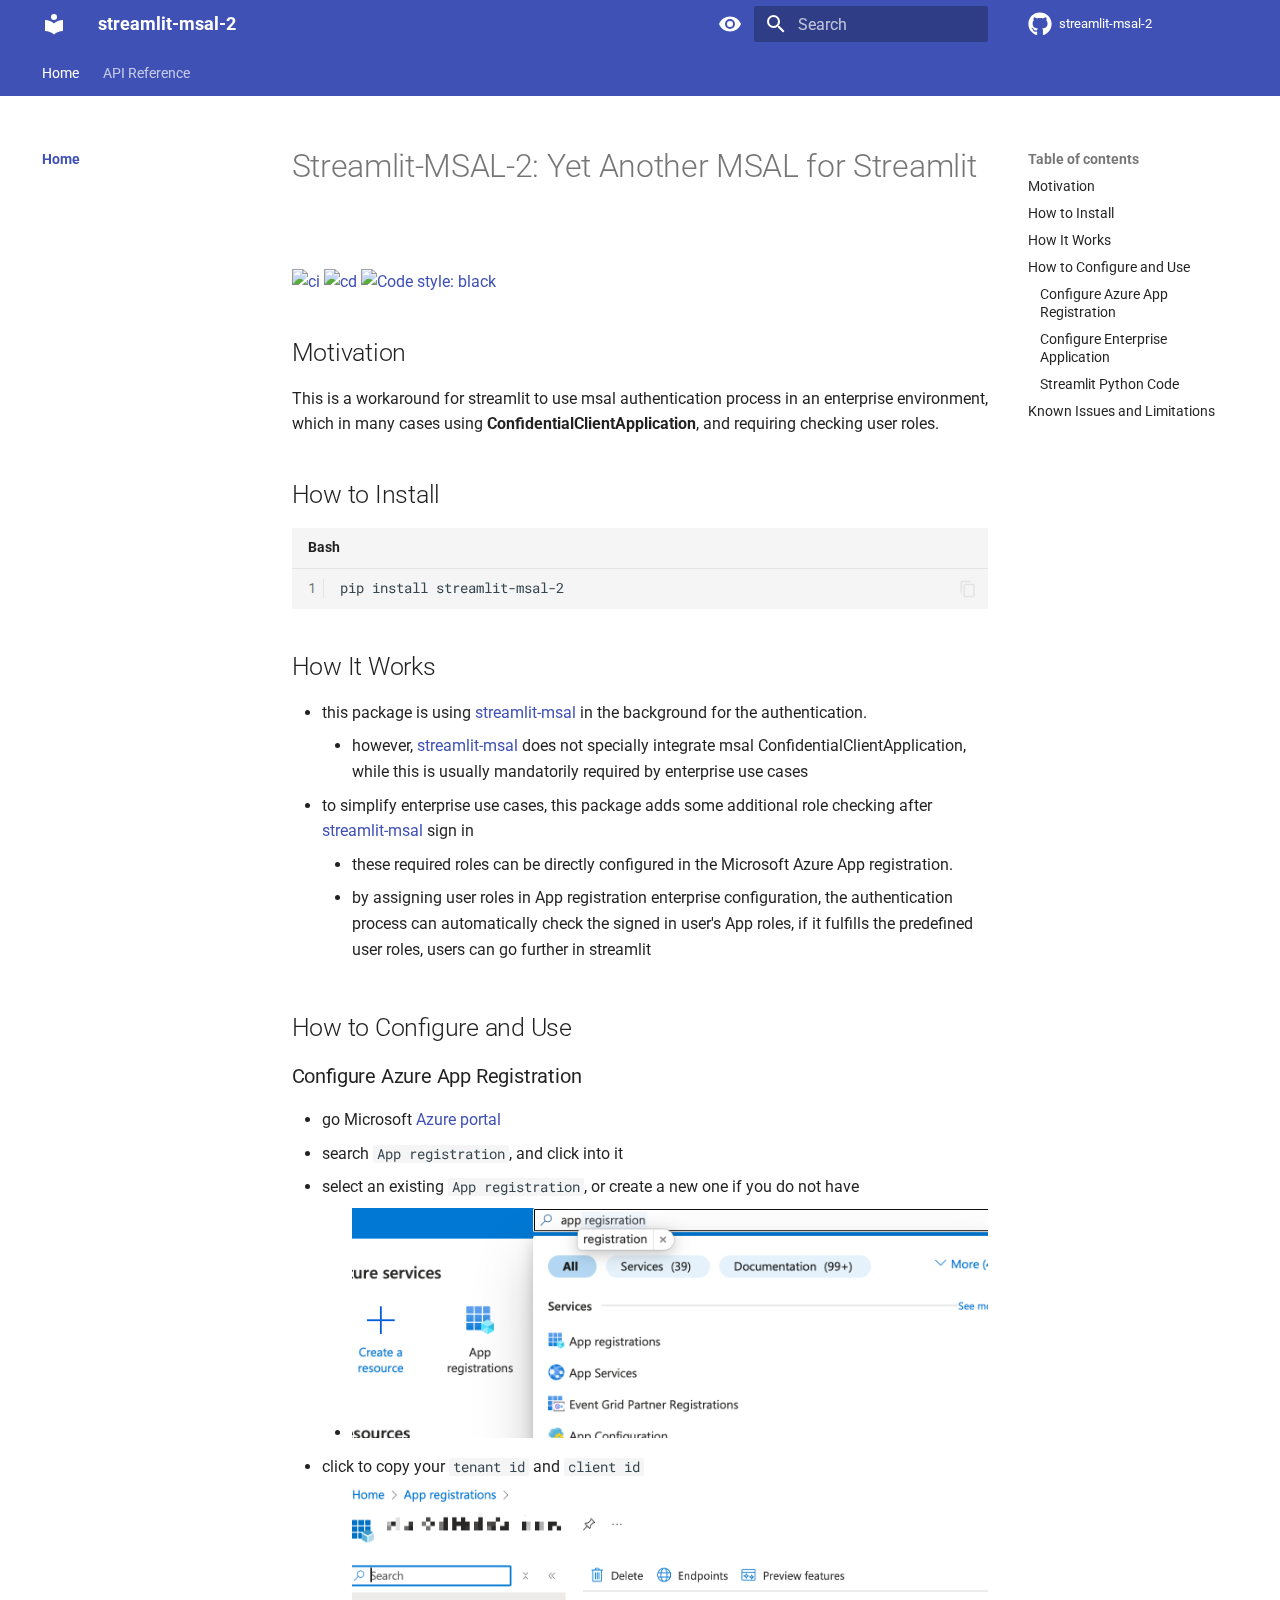
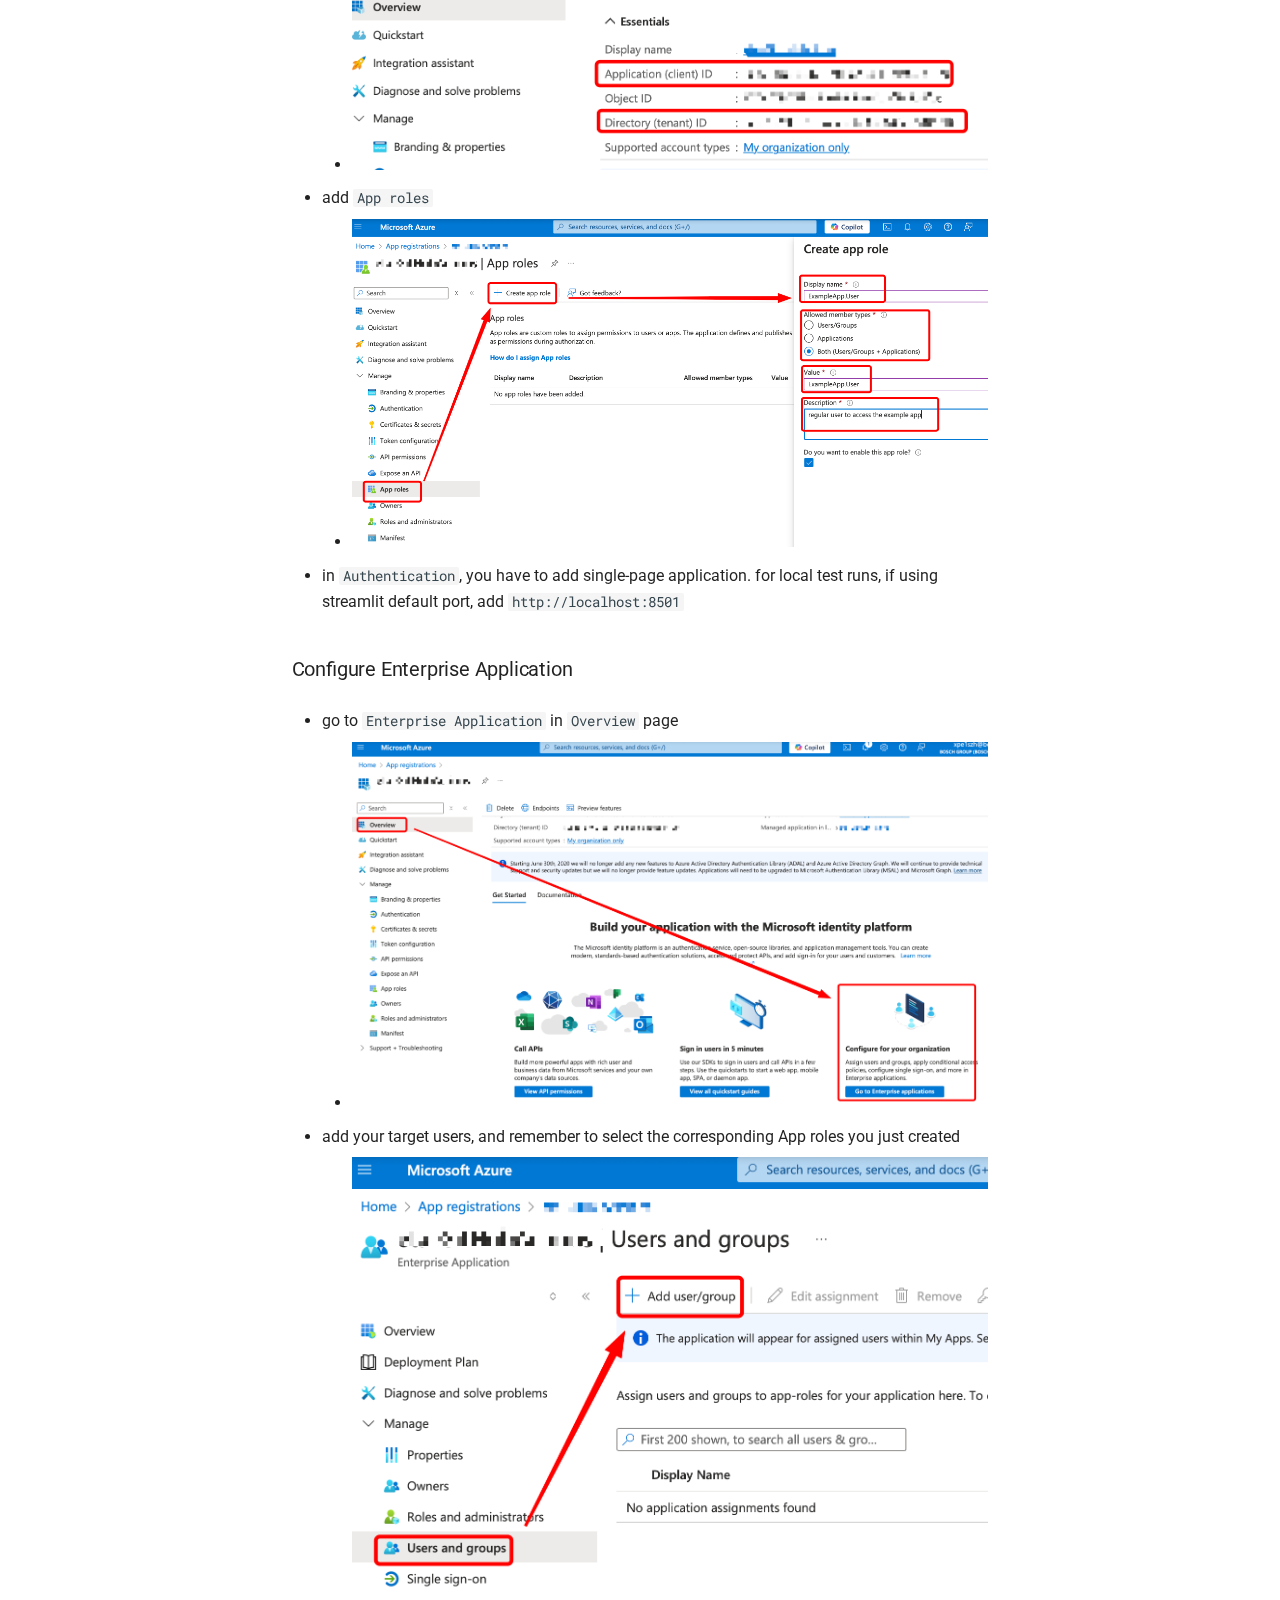
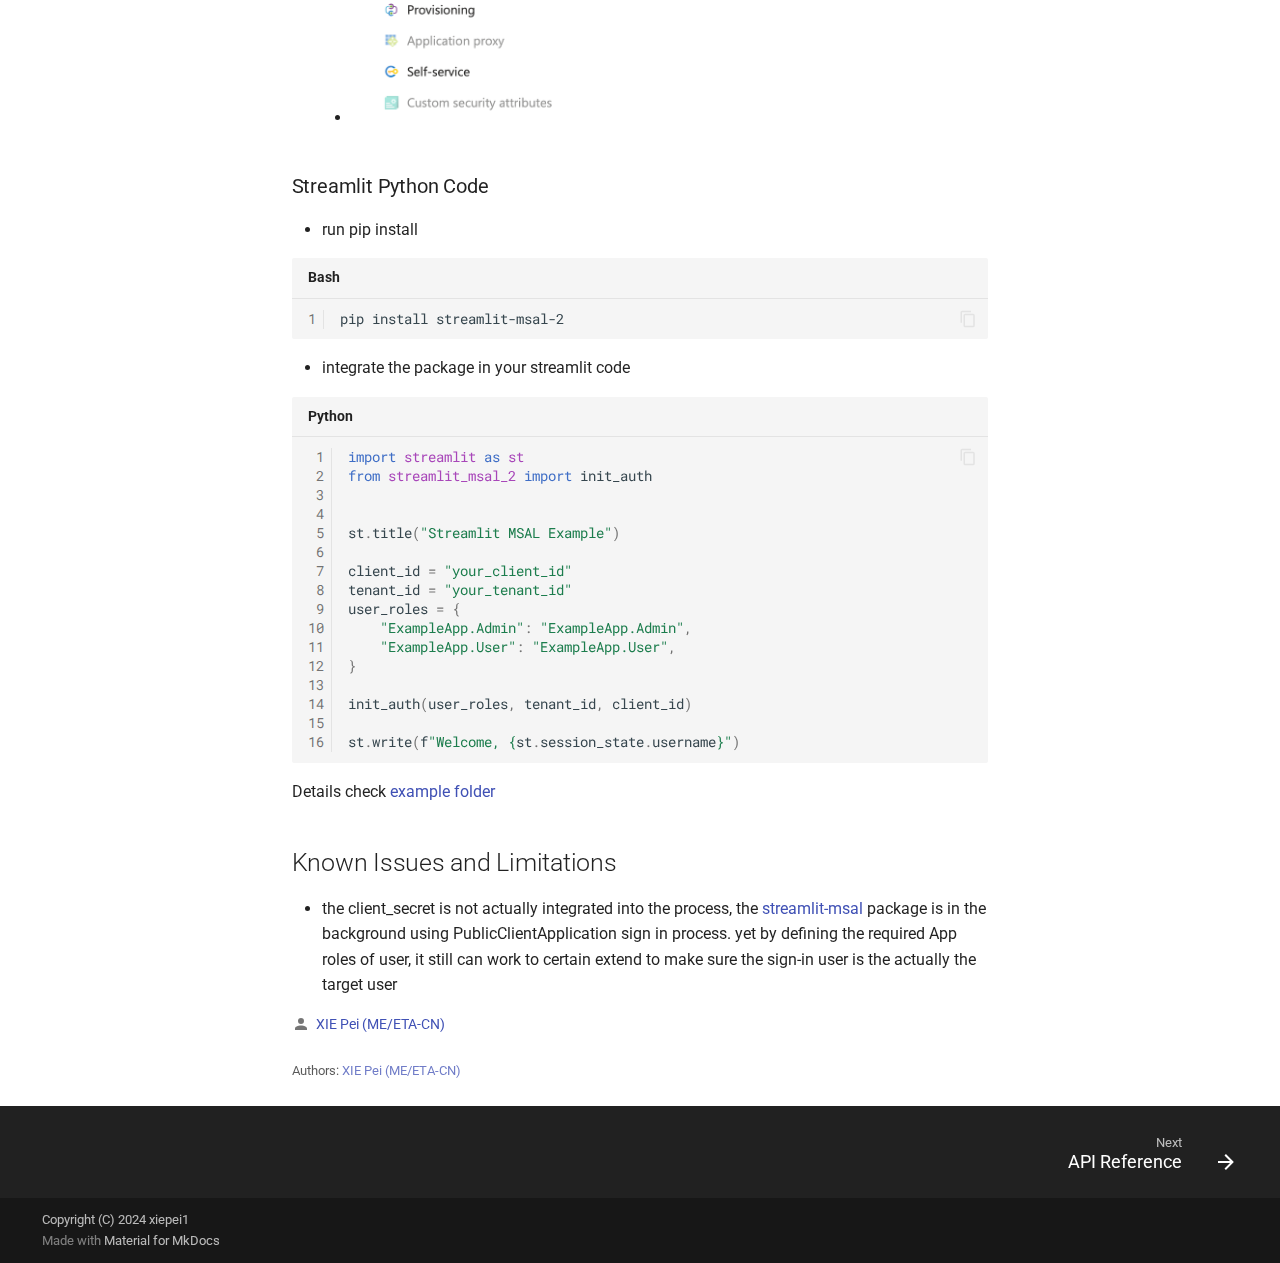
==== index.html @ 41ed7ef7 "deploy: 8e85161dcc64b12fdd96e9125f9d41bc3cabee61" ====
<!doctype html><html lang=en class=no-js> <head><meta charset=utf-8><meta name=viewport content="width=device-width,initial-scale=1"><meta name=description content=streamlit-msal-2><meta name=author content=xiepei1><link href=reference/streamlit_msal_2/ rel=next><link rel=icon href=assets/images/favicon.png><meta name=generator content="mkdocs-1.6.1, mkdocs-material-9.5.41"><title>Intro - streamlit-msal-2</title><link rel=stylesheet href=assets/stylesheets/main.0253249f.min.css><link rel=stylesheet href=assets/stylesheets/palette.06af60db.min.css><style>:root{--md-annotation-icon:url('data:image/svg+xml;charset=utf-8,<svg xmlns="http://www.w3.org/2000/svg" viewBox="0 0 24 24"><path d="M22 12a10 10 0 0 1-10 10A10 10 0 0 1 2 12 10 10 0 0 1 12 2a10 10 0 0 1 10 10M6 13h8l-3.5 3.5 1.42 1.42L17.84 12l-5.92-5.92L10.5 7.5 14 11H6z"/></svg>');}</style><style>.md-tag.md-tag--html{--md-tag-icon:url('data:image/svg+xml;charset=utf-8,<svg xmlns="http://www.w3.org/2000/svg" viewBox="0 0 384 512"><!--! Font Awesome Free 6.6.0 by @fontawesome - https://fontawesome.com License - https://fontawesome.com/license/free (Icons: CC BY 4.0, Fonts: SIL OFL 1.1, Code: MIT License) Copyright 2024 Fonticons, Inc.--><path d="m0 32 34.9 395.8L191.5 480l157.6-52.2L384 32zm308.2 127.9H124.4l4.1 49.4h175.6l-13.6 148.4-97.9 27v.3h-1.1l-98.7-27.3-6-75.8h47.7L138 320l53.5 14.5 53.7-14.5 6-62.2H84.3L71.5 112.2h241.1z"/></svg>');}.md-tag.md-tag--js{--md-tag-icon:url('data:image/svg+xml;charset=utf-8,<svg xmlns="http://www.w3.org/2000/svg" viewBox="0 0 448 512"><!--! Font Awesome Free 6.6.0 by @fontawesome - https://fontawesome.com License - https://fontawesome.com/license/free (Icons: CC BY 4.0, Fonts: SIL OFL 1.1, Code: MIT License) Copyright 2024 Fonticons, Inc.--><path d="M0 32v448h448V32zm243.8 349.4c0 43.6-25.6 63.5-62.9 63.5-33.7 0-53.2-17.4-63.2-38.5l34.3-20.7c6.6 11.7 12.6 21.6 27.1 21.6 13.8 0 22.6-5.4 22.6-26.5V237.7h42.1zm99.6 63.5c-39.1 0-64.4-18.6-76.7-43l34.3-19.8c9 14.7 20.8 25.6 41.5 25.6 17.4 0 28.6-8.7 28.6-20.8 0-14.4-11.4-19.5-30.7-28l-10.5-4.5c-30.4-12.9-50.5-29.2-50.5-63.5 0-31.6 24.1-55.6 61.6-55.6 26.8 0 46 9.3 59.8 33.7L368 290c-7.2-12.9-15-18-27.1-18-12.3 0-20.1 7.8-20.1 18 0 12.6 7.8 17.7 25.9 25.6l10.5 4.5c35.8 15.3 55.9 31 55.9 66.2 0 37.8-29.8 58.6-69.7 58.6"/></svg>');}.md-tag.md-tag--css{--md-tag-icon:url('data:image/svg+xml;charset=utf-8,<svg xmlns="http://www.w3.org/2000/svg" viewBox="0 0 512 512"><!--! Font Awesome Free 6.6.0 by @fontawesome - https://fontawesome.com License - https://fontawesome.com/license/free (Icons: CC BY 4.0, Fonts: SIL OFL 1.1, Code: MIT License) Copyright 2024 Fonticons, Inc.--><path d="m480 32-64 368-223.3 80L0 400l19.6-94.8h82l-8 40.6L210 390.2l134.1-44.4 18.8-97.1H29.5l16-82h333.7l10.5-52.7H56.3l16.3-82z"/></svg>');}</style><link rel=preconnect href=https://fonts.gstatic.com crossorigin><link rel=stylesheet href="https://fonts.googleapis.com/css?family=Roboto:300,300i,400,400i,700,700i%7CRoboto+Mono:400,400i,700,700i&display=fallback"><style>:root{--md-text-font:"Roboto";--md-code-font:"Roboto Mono"}</style><link rel=stylesheet href=assets/_mkdocstrings.css><link rel=stylesheet href=assets/stylesheets/style.css><script>__md_scope=new URL(".",location),__md_hash=e=>[...e].reduce(((e,_)=>(e<<5)-e+_.charCodeAt(0)),0),__md_get=(e,_=localStorage,t=__md_scope)=>JSON.parse(_.getItem(t.pathname+"."+e)),__md_set=(e,_,t=localStorage,a=__md_scope)=>{try{t.setItem(a.pathname+"."+e,JSON.stringify(_))}catch(e){}}</script><link href=assets/stylesheets/glightbox.min.css rel=stylesheet><style>
    html.glightbox-open { overflow: initial; height: 100%; }
    .gslide-title { margin-top: 0px; user-select: text; }
    .gslide-desc { color: #666; user-select: text; }
    .gslide-image img { background: white; }
    .gscrollbar-fixer { padding-right: 15px; }
    .gdesc-inner { font-size: 0.75rem; }
    body[data-md-color-scheme="slate"] .gdesc-inner { background: var(--md-default-bg-color);}
    body[data-md-color-scheme="slate"] .gslide-title { color: var(--md-default-fg-color);}
    body[data-md-color-scheme="slate"] .gslide-desc { color: var(--md-default-fg-color);}</style><script src=assets/javascripts/glightbox.min.js></script></head> <body dir=ltr data-md-color-scheme=default data-md-color-primary=indigo data-md-color-accent=indigo> <input class=md-toggle data-md-toggle=drawer type=checkbox id=__drawer autocomplete=off> <input class=md-toggle data-md-toggle=search type=checkbox id=__search autocomplete=off> <label class=md-overlay for=__drawer></label> <div data-md-component=skip> <a href=#streamlit-msal-2-yet-another-msal-for-streamlit class=md-skip> Skip to content </a> </div> <div data-md-component=announce> </div> <div data-md-color-scheme=default data-md-component=outdated hidden> </div> <header class=md-header data-md-component=header> <nav class="md-header__inner md-grid" aria-label=Header> <a href=. title=streamlit-msal-2 class="md-header__button md-logo" aria-label=streamlit-msal-2 data-md-component=logo> <svg xmlns=http://www.w3.org/2000/svg viewbox="0 0 24 24"><path d="M12 8a3 3 0 0 0 3-3 3 3 0 0 0-3-3 3 3 0 0 0-3 3 3 3 0 0 0 3 3m0 3.54C9.64 9.35 6.5 8 3 8v11c3.5 0 6.64 1.35 9 3.54 2.36-2.19 5.5-3.54 9-3.54V8c-3.5 0-6.64 1.35-9 3.54"/></svg> </a> <label class="md-header__button md-icon" for=__drawer> <svg xmlns=http://www.w3.org/2000/svg viewbox="0 0 24 24"><path d="M3 6h18v2H3zm0 5h18v2H3zm0 5h18v2H3z"/></svg> </label> <div class=md-header__title data-md-component=header-title> <div class=md-header__ellipsis> <div class=md-header__topic> <span class=md-ellipsis> streamlit-msal-2 </span> </div> <div class=md-header__topic data-md-component=header-topic> <span class=md-ellipsis> Intro </span> </div> </div> </div> <form class=md-header__option data-md-component=palette> <input class=md-option data-md-color-media="(prefers-color-scheme: light)" data-md-color-scheme=default data-md-color-primary=indigo data-md-color-accent=indigo aria-label="Switch to dark mode" type=radio name=__palette id=__palette_0> <label class="md-header__button md-icon" title="Switch to dark mode" for=__palette_1 hidden> <svg xmlns=http://www.w3.org/2000/svg viewbox="0 0 24 24"><path d="M12 9a3 3 0 0 0-3 3 3 3 0 0 0 3 3 3 3 0 0 0 3-3 3 3 0 0 0-3-3m0 8a5 5 0 0 1-5-5 5 5 0 0 1 5-5 5 5 0 0 1 5 5 5 5 0 0 1-5 5m0-12.5C7 4.5 2.73 7.61 1 12c1.73 4.39 6 7.5 11 7.5s9.27-3.11 11-7.5c-1.73-4.39-6-7.5-11-7.5"/></svg> </label> <input class=md-option data-md-color-media="(prefers-color-scheme: dark)" data-md-color-scheme=default data-md-color-primary=indigo data-md-color-accent=indigo aria-label="Switch to light mode" type=radio name=__palette id=__palette_1> <label class="md-header__button md-icon" title="Switch to light mode" for=__palette_0 hidden> <svg xmlns=http://www.w3.org/2000/svg viewbox="0 0 24 24"><path d="M12 9a3 3 0 0 1 3 3 3 3 0 0 1-3 3 3 3 0 0 1-3-3 3 3 0 0 1 3-3m0-4.5c5 0 9.27 3.11 11 7.5-1.73 4.39-6 7.5-11 7.5S2.73 16.39 1 12c1.73-4.39 6-7.5 11-7.5M3.18 12a9.821 9.821 0 0 0 17.64 0 9.821 9.821 0 0 0-17.64 0"/></svg> </label> </form> <script>var palette=__md_get("__palette");if(palette&&palette.color){if("(prefers-color-scheme)"===palette.color.media){var media=matchMedia("(prefers-color-scheme: light)"),input=document.querySelector(media.matches?"[data-md-color-media='(prefers-color-scheme: light)']":"[data-md-color-media='(prefers-color-scheme: dark)']");palette.color.media=input.getAttribute("data-md-color-media"),palette.color.scheme=input.getAttribute("data-md-color-scheme"),palette.color.primary=input.getAttribute("data-md-color-primary"),palette.color.accent=input.getAttribute("data-md-color-accent")}for(var[key,value]of Object.entries(palette.color))document.body.setAttribute("data-md-color-"+key,value)}</script> <label class="md-header__button md-icon" for=__search> <svg xmlns=http://www.w3.org/2000/svg viewbox="0 0 24 24"><path d="M9.5 3A6.5 6.5 0 0 1 16 9.5c0 1.61-.59 3.09-1.56 4.23l.27.27h.79l5 5-1.5 1.5-5-5v-.79l-.27-.27A6.52 6.52 0 0 1 9.5 16 6.5 6.5 0 0 1 3 9.5 6.5 6.5 0 0 1 9.5 3m0 2C7 5 5 7 5 9.5S7 14 9.5 14 14 12 14 9.5 12 5 9.5 5"/></svg> </label> <div class=md-search data-md-component=search role=dialog> <label class=md-search__overlay for=__search></label> <div class=md-search__inner role=search> <form class=md-search__form name=search> <input type=text class=md-search__input name=query aria-label=Search placeholder=Search autocapitalize=off autocorrect=off autocomplete=off spellcheck=false data-md-component=search-query required> <label class="md-search__icon md-icon" for=__search> <svg xmlns=http://www.w3.org/2000/svg viewbox="0 0 24 24"><path d="M9.5 3A6.5 6.5 0 0 1 16 9.5c0 1.61-.59 3.09-1.56 4.23l.27.27h.79l5 5-1.5 1.5-5-5v-.79l-.27-.27A6.52 6.52 0 0 1 9.5 16 6.5 6.5 0 0 1 3 9.5 6.5 6.5 0 0 1 9.5 3m0 2C7 5 5 7 5 9.5S7 14 9.5 14 14 12 14 9.5 12 5 9.5 5"/></svg> <svg xmlns=http://www.w3.org/2000/svg viewbox="0 0 24 24"><path d="M20 11v2H8l5.5 5.5-1.42 1.42L4.16 12l7.92-7.92L13.5 5.5 8 11z"/></svg> </label> <nav class=md-search__options aria-label=Search> <a href=javascript:void(0) class="md-search__icon md-icon" title=Share aria-label=Share data-clipboard data-clipboard-text data-md-component=search-share tabindex=-1> <svg xmlns=http://www.w3.org/2000/svg viewbox="0 0 24 24"><path d="M18 16.08c-.76 0-1.44.3-1.96.77L8.91 12.7c.05-.23.09-.46.09-.7s-.04-.47-.09-.7l7.05-4.11c.54.5 1.25.81 2.04.81a3 3 0 0 0 3-3 3 3 0 0 0-3-3 3 3 0 0 0-3 3c0 .24.04.47.09.7L8.04 9.81C7.5 9.31 6.79 9 6 9a3 3 0 0 0-3 3 3 3 0 0 0 3 3c.79 0 1.5-.31 2.04-.81l7.12 4.15c-.05.21-.08.43-.08.66 0 1.61 1.31 2.91 2.92 2.91s2.92-1.3 2.92-2.91A2.92 2.92 0 0 0 18 16.08"/></svg> </a> <button type=reset class="md-search__icon md-icon" title=Clear aria-label=Clear tabindex=-1> <svg xmlns=http://www.w3.org/2000/svg viewbox="0 0 24 24"><path d="M19 6.41 17.59 5 12 10.59 6.41 5 5 6.41 10.59 12 5 17.59 6.41 19 12 13.41 17.59 19 19 17.59 13.41 12z"/></svg> </button> </nav> <div class=md-search__suggest data-md-component=search-suggest></div> </form> <div class=md-search__output> <div class=md-search__scrollwrap tabindex=0 data-md-scrollfix> <div class=md-search-result data-md-component=search-result> <div class=md-search-result__meta> Initializing search </div> <ol class=md-search-result__list role=presentation></ol> </div> </div> </div> </div> </div> <div class=md-header__source> <a href=https://github.com/xiepei1/streamlit-msal-2 title="Go to repository" class=md-source data-md-component=source> <div class="md-source__icon md-icon"> <svg xmlns=http://www.w3.org/2000/svg viewbox="0 0 496 512"><!-- Font Awesome Free 6.6.0 by @fontawesome - https://fontawesome.com License - https://fontawesome.com/license/free (Icons: CC BY 4.0, Fonts: SIL OFL 1.1, Code: MIT License) Copyright 2024 Fonticons, Inc.--><path d="M165.9 397.4c0 2-2.3 3.6-5.2 3.6-3.3.3-5.6-1.3-5.6-3.6 0-2 2.3-3.6 5.2-3.6 3-.3 5.6 1.3 5.6 3.6m-31.1-4.5c-.7 2 1.3 4.3 4.3 4.9 2.6 1 5.6 0 6.2-2s-1.3-4.3-4.3-5.2c-2.6-.7-5.5.3-6.2 2.3m44.2-1.7c-2.9.7-4.9 2.6-4.6 4.9.3 2 2.9 3.3 5.9 2.6 2.9-.7 4.9-2.6 4.6-4.6-.3-1.9-3-3.2-5.9-2.9M244.8 8C106.1 8 0 113.3 0 252c0 110.9 69.8 205.8 169.5 239.2 12.8 2.3 17.3-5.6 17.3-12.1 0-6.2-.3-40.4-.3-61.4 0 0-70 15-84.7-29.8 0 0-11.4-29.1-27.8-36.6 0 0-22.9-15.7 1.6-15.4 0 0 24.9 2 38.6 25.8 21.9 38.6 58.6 27.5 72.9 20.9 2.3-16 8.8-27.1 16-33.7-55.9-6.2-112.3-14.3-112.3-110.5 0-27.5 7.6-41.3 23.6-58.9-2.6-6.5-11.1-33.3 2.6-67.9 20.9-6.5 69 27 69 27 20-5.6 41.5-8.5 62.8-8.5s42.8 2.9 62.8 8.5c0 0 48.1-33.6 69-27 13.7 34.7 5.2 61.4 2.6 67.9 16 17.7 25.8 31.5 25.8 58.9 0 96.5-58.9 104.2-114.8 110.5 9.2 7.9 17 22.9 17 46.4 0 33.7-.3 75.4-.3 83.6 0 6.5 4.6 14.4 17.3 12.1C428.2 457.8 496 362.9 496 252 496 113.3 383.5 8 244.8 8M97.2 352.9c-1.3 1-1 3.3.7 5.2 1.6 1.6 3.9 2.3 5.2 1 1.3-1 1-3.3-.7-5.2-1.6-1.6-3.9-2.3-5.2-1m-10.8-8.1c-.7 1.3.3 2.9 2.3 3.9 1.6 1 3.6.7 4.3-.7.7-1.3-.3-2.9-2.3-3.9-2-.6-3.6-.3-4.3.7m32.4 35.6c-1.6 1.3-1 4.3 1.3 6.2 2.3 2.3 5.2 2.6 6.5 1 1.3-1.3.7-4.3-1.3-6.2-2.2-2.3-5.2-2.6-6.5-1m-11.4-14.7c-1.6 1-1.6 3.6 0 5.9s4.3 3.3 5.6 2.3c1.6-1.3 1.6-3.9 0-6.2-1.4-2.3-4-3.3-5.6-2"/></svg> </div> <div class=md-source__repository> streamlit-msal-2 </div> </a> </div> </nav> </header> <div class=md-container data-md-component=container> <nav class=md-tabs aria-label=Tabs data-md-component=tabs> <div class=md-grid> <ul class=md-tabs__list> <li class="md-tabs__item md-tabs__item--active"> <a href=. class=md-tabs__link> Home </a> </li> <li class=md-tabs__item> <a href=reference/streamlit_msal_2/ class=md-tabs__link> API Reference </a> </li> </ul> </div> </nav> <main class=md-main data-md-component=main> <div class="md-main__inner md-grid"> <div class="md-sidebar md-sidebar--primary" data-md-component=sidebar data-md-type=navigation> <div class=md-sidebar__scrollwrap> <div class=md-sidebar__inner> <nav class="md-nav md-nav--primary md-nav--lifted" aria-label=Navigation data-md-level=0> <label class=md-nav__title for=__drawer> <a href=. title=streamlit-msal-2 class="md-nav__button md-logo" aria-label=streamlit-msal-2 data-md-component=logo> <svg xmlns=http://www.w3.org/2000/svg viewbox="0 0 24 24"><path d="M12 8a3 3 0 0 0 3-3 3 3 0 0 0-3-3 3 3 0 0 0-3 3 3 3 0 0 0 3 3m0 3.54C9.64 9.35 6.5 8 3 8v11c3.5 0 6.64 1.35 9 3.54 2.36-2.19 5.5-3.54 9-3.54V8c-3.5 0-6.64 1.35-9 3.54"/></svg> </a> streamlit-msal-2 </label> <div class=md-nav__source> <a href=https://github.com/xiepei1/streamlit-msal-2 title="Go to repository" class=md-source data-md-component=source> <div class="md-source__icon md-icon"> <svg xmlns=http://www.w3.org/2000/svg viewbox="0 0 496 512"><!-- Font Awesome Free 6.6.0 by @fontawesome - https://fontawesome.com License - https://fontawesome.com/license/free (Icons: CC BY 4.0, Fonts: SIL OFL 1.1, Code: MIT License) Copyright 2024 Fonticons, Inc.--><path d="M165.9 397.4c0 2-2.3 3.6-5.2 3.6-3.3.3-5.6-1.3-5.6-3.6 0-2 2.3-3.6 5.2-3.6 3-.3 5.6 1.3 5.6 3.6m-31.1-4.5c-.7 2 1.3 4.3 4.3 4.9 2.6 1 5.6 0 6.2-2s-1.3-4.3-4.3-5.2c-2.6-.7-5.5.3-6.2 2.3m44.2-1.7c-2.9.7-4.9 2.6-4.6 4.9.3 2 2.9 3.3 5.9 2.6 2.9-.7 4.9-2.6 4.6-4.6-.3-1.9-3-3.2-5.9-2.9M244.8 8C106.1 8 0 113.3 0 252c0 110.9 69.8 205.8 169.5 239.2 12.8 2.3 17.3-5.6 17.3-12.1 0-6.2-.3-40.4-.3-61.4 0 0-70 15-84.7-29.8 0 0-11.4-29.1-27.8-36.6 0 0-22.9-15.7 1.6-15.4 0 0 24.9 2 38.6 25.8 21.9 38.6 58.6 27.5 72.9 20.9 2.3-16 8.8-27.1 16-33.7-55.9-6.2-112.3-14.3-112.3-110.5 0-27.5 7.6-41.3 23.6-58.9-2.6-6.5-11.1-33.3 2.6-67.9 20.9-6.5 69 27 69 27 20-5.6 41.5-8.5 62.8-8.5s42.8 2.9 62.8 8.5c0 0 48.1-33.6 69-27 13.7 34.7 5.2 61.4 2.6 67.9 16 17.7 25.8 31.5 25.8 58.9 0 96.5-58.9 104.2-114.8 110.5 9.2 7.9 17 22.9 17 46.4 0 33.7-.3 75.4-.3 83.6 0 6.5 4.6 14.4 17.3 12.1C428.2 457.8 496 362.9 496 252 496 113.3 383.5 8 244.8 8M97.2 352.9c-1.3 1-1 3.3.7 5.2 1.6 1.6 3.9 2.3 5.2 1 1.3-1 1-3.3-.7-5.2-1.6-1.6-3.9-2.3-5.2-1m-10.8-8.1c-.7 1.3.3 2.9 2.3 3.9 1.6 1 3.6.7 4.3-.7.7-1.3-.3-2.9-2.3-3.9-2-.6-3.6-.3-4.3.7m32.4 35.6c-1.6 1.3-1 4.3 1.3 6.2 2.3 2.3 5.2 2.6 6.5 1 1.3-1.3.7-4.3-1.3-6.2-2.2-2.3-5.2-2.6-6.5-1m-11.4-14.7c-1.6 1-1.6 3.6 0 5.9s4.3 3.3 5.6 2.3c1.6-1.3 1.6-3.9 0-6.2-1.4-2.3-4-3.3-5.6-2"/></svg> </div> <div class=md-source__repository> streamlit-msal-2 </div> </a> </div> <ul class=md-nav__list data-md-scrollfix> <li class="md-nav__item md-nav__item--active md-nav__item--section md-nav__item--nested"> <input class="md-nav__toggle md-toggle " type=checkbox id=__nav_1 checked> <div class="md-nav__link md-nav__container"> <a href=. class="md-nav__link md-nav__link--active"> <span class=md-ellipsis> Home </span> </a> <label class="md-nav__link md-nav__link--active" for=__nav_1 id=__nav_1_label tabindex> <span class="md-nav__icon md-icon"></span> </label> </div> <nav class=md-nav data-md-level=1 aria-labelledby=__nav_1_label aria-expanded=true> <label class=md-nav__title for=__nav_1> <span class="md-nav__icon md-icon"></span> Home </label> <ul class=md-nav__list data-md-scrollfix> </ul> </nav> </li> <li class=md-nav__item> <a href=reference/streamlit_msal_2/ class=md-nav__link> <span class=md-ellipsis> API Reference </span> </a> </li> </ul> </nav> </div> </div> </div> <div class="md-sidebar md-sidebar--secondary" data-md-component=sidebar data-md-type=toc> <div class=md-sidebar__scrollwrap> <div class=md-sidebar__inner> <nav class="md-nav md-nav--secondary" aria-label="Table of contents"> <label class=md-nav__title for=__toc> <span class="md-nav__icon md-icon"></span> Table of contents </label> <ul class=md-nav__list data-md-component=toc data-md-scrollfix> <li class=md-nav__item> <a href=#motivation class=md-nav__link> <span class=md-ellipsis> Motivation </span> </a> </li> <li class=md-nav__item> <a href=#how-to-install class=md-nav__link> <span class=md-ellipsis> How to Install </span> </a> </li> <li class=md-nav__item> <a href=#how-it-works class=md-nav__link> <span class=md-ellipsis> How It Works </span> </a> </li> <li class=md-nav__item> <a href=#how-to-configure-and-use class=md-nav__link> <span class=md-ellipsis> How to Configure and Use </span> </a> <nav class=md-nav aria-label="How to Configure and Use"> <ul class=md-nav__list> <li class=md-nav__item> <a href=#configure-azure-app-registration class=md-nav__link> <span class=md-ellipsis> Configure Azure App Registration </span> </a> </li> <li class=md-nav__item> <a href=#configure-enterprise-application class=md-nav__link> <span class=md-ellipsis> Configure Enterprise Application </span> </a> </li> <li class=md-nav__item> <a href=#streamlit-python-code class=md-nav__link> <span class=md-ellipsis> Streamlit Python Code </span> </a> </li> </ul> </nav> </li> <li class=md-nav__item> <a href=#known-issues-and-limitations class=md-nav__link> <span class=md-ellipsis> Known Issues and Limitations </span> </a> </li> </ul> </nav> </div> </div> </div> <div class=md-content data-md-component=content> <article class="md-content__inner md-typeset"> <h1 id=streamlit-msal-2-yet-another-msal-for-streamlit>Streamlit-MSAL-2: Yet Another MSAL for Streamlit<a class=headerlink href=#streamlit-msal-2-yet-another-msal-for-streamlit title="Permanent link">&para;</a></h1> <p><a class=glightbox href=https://github.com/xiepei1/streamlit-msal-2/actions/workflows/ci.yml/badge.svg data-type=image data-width=auto data-height=auto data-desc-position=bottom><img alt=ci src=https://github.com/xiepei1/streamlit-msal-2/actions/workflows/ci.yml/badge.svg></a> <a class=glightbox href=https://github.com/xiepei1/streamlit-msal-2/actions/workflows/cd.yml/badge.svg data-type=image data-width=auto data-height=auto data-desc-position=bottom><img alt=cd src=https://github.com/xiepei1/streamlit-msal-2/actions/workflows/cd.yml/badge.svg></a> <a href=https://github.com/psf/black><img alt="Code style: black" src=https://img.shields.io/badge/code%20style-black-000000.svg></a></p> <h2 id=motivation>Motivation<a class=headerlink href=#motivation title="Permanent link">&para;</a></h2> <p>This is a workaround for streamlit to use msal authentication process in an enterprise environment, which in many cases using <strong>ConfidentialClientApplication</strong>, and requiring checking user roles.</p> <h2 id=how-to-install>How to Install<a class=headerlink href=#how-to-install title="Permanent link">&para;</a></h2> <div class=highlight><span class=filename>Bash</span><pre><span></span><code><a id=__codelineno-0-1 name=__codelineno-0-1></a><a href=#__codelineno-0-1><span class=linenos data-linenos="1 "></span></a>pip<span class=w> </span>install<span class=w> </span>streamlit-msal-2
</code></pre></div> <h2 id=how-it-works>How It Works<a class=headerlink href=#how-it-works title="Permanent link">&para;</a></h2> <ul> <li>this package is using <a href=https://github.com/WilianZilv/streamlit_msal>streamlit-msal</a> in the background for the authentication.<ul> <li>however, <a href=https://github.com/WilianZilv/streamlit_msal>streamlit-msal</a> does not specially integrate msal ConfidentialClientApplication, while this is usually mandatorily required by enterprise use cases</li> </ul> </li> <li>to simplify enterprise use cases, this package adds some additional role checking after <a href=https://github.com/WilianZilv/streamlit_msal>streamlit-msal</a> sign in<ul> <li>these required roles can be directly configured in the Microsoft Azure App registration.</li> <li>by assigning user roles in App registration enterprise configuration, the authentication process can automatically check the signed in user's App roles, if it fulfills the predefined user roles, users can go further in streamlit</li> </ul> </li> </ul> <h2 id=how-to-configure-and-use>How to Configure and Use<a class=headerlink href=#how-to-configure-and-use title="Permanent link">&para;</a></h2> <h3 id=configure-azure-app-registration>Configure Azure App Registration<a class=headerlink href=#configure-azure-app-registration title="Permanent link">&para;</a></h3> <ul> <li>go Microsoft <a href=https://portal.azure.com>Azure portal</a></li> <li>search <code>App registration</code>, and click into it</li> <li> <p>select an existing <code>App registration</code>, or create a new one if you do not have</p> <ul> <li><a class=glightbox href=assets/configure/app-regisration-azure-portal.png data-type=image data-width=auto data-height=auto data-desc-position=bottom><img alt=portal src=assets/configure/app-regisration-azure-portal.png></a></li> </ul> </li> <li> <p>click to copy your <code>tenant id</code> and <code>client id</code></p> <ul> <li><a class=glightbox href=assets/configure/copy-ids.png data-type=image data-width=auto data-height=auto data-desc-position=bottom><img alt=ids src=assets/configure/copy-ids.png></a></li> </ul> </li> <li> <p>add <code>App roles</code></p> <ul> <li><a class=glightbox href=assets/configure/add-app-roles.png data-type=image data-width=auto data-height=auto data-desc-position=bottom><img alt=app-roles src=assets/configure/add-app-roles.png></a></li> </ul> </li> <li> <p>in <code>Authentication</code>, you have to add single-page application. for local test runs, if using streamlit default port, add <code>http://localhost:8501</code></p> </li> </ul> <h3 id=configure-enterprise-application>Configure Enterprise Application<a class=headerlink href=#configure-enterprise-application title="Permanent link">&para;</a></h3> <ul> <li> <p>go to <code>Enterprise Application</code> in <code>Overview</code> page</p> <ul> <li><a class=glightbox href=assets/configure/overview-enterprise.png data-type=image data-width=auto data-height=auto data-desc-position=bottom><img alt=overview src=assets/configure/overview-enterprise.png></a></li> </ul> </li> <li> <p>add your target users, and remember to select the corresponding App roles you just created</p> <ul> <li><a class=glightbox href=assets/configure/users-groups.png data-type=image data-width=auto data-height=auto data-desc-position=bottom><img alt=users-groups src=assets/configure/users-groups.png></a></li> </ul> </li> </ul> <h3 id=streamlit-python-code>Streamlit Python Code<a class=headerlink href=#streamlit-python-code title="Permanent link">&para;</a></h3> <ul> <li>run pip install</li> </ul> <div class=highlight><span class=filename>Bash</span><pre><span></span><code><a id=__codelineno-1-1 name=__codelineno-1-1></a><a href=#__codelineno-1-1><span class=linenos data-linenos="1 "></span></a>pip<span class=w> </span>install<span class=w> </span>streamlit-msal-2
</code></pre></div> <ul> <li>integrate the package in your streamlit code</li> </ul> <div class=highlight><span class=filename>Python</span><pre><span></span><code><a id=__codelineno-2-1 name=__codelineno-2-1></a><a href=#__codelineno-2-1><span class=linenos data-linenos=" 1 "></span></a><span class=kn>import</span> <span class=nn>streamlit</span> <span class=k>as</span> <span class=nn>st</span>
<a id=__codelineno-2-2 name=__codelineno-2-2></a><a href=#__codelineno-2-2><span class=linenos data-linenos=" 2 "></span></a><span class=kn>from</span> <span class=nn>streamlit_msal_2</span> <span class=kn>import</span> <span class=n>init_auth</span>
<a id=__codelineno-2-3 name=__codelineno-2-3></a><a href=#__codelineno-2-3><span class=linenos data-linenos=" 3 "></span></a>
<a id=__codelineno-2-4 name=__codelineno-2-4></a><a href=#__codelineno-2-4><span class=linenos data-linenos=" 4 "></span></a>
<a id=__codelineno-2-5 name=__codelineno-2-5></a><a href=#__codelineno-2-5><span class=linenos data-linenos=" 5 "></span></a><span class=n>st</span><span class=o>.</span><span class=n>title</span><span class=p>(</span><span class=s2>&quot;Streamlit MSAL Example&quot;</span><span class=p>)</span>
<a id=__codelineno-2-6 name=__codelineno-2-6></a><a href=#__codelineno-2-6><span class=linenos data-linenos=" 6 "></span></a>
<a id=__codelineno-2-7 name=__codelineno-2-7></a><a href=#__codelineno-2-7><span class=linenos data-linenos=" 7 "></span></a><span class=n>client_id</span> <span class=o>=</span> <span class=s2>&quot;your_client_id&quot;</span>
<a id=__codelineno-2-8 name=__codelineno-2-8></a><a href=#__codelineno-2-8><span class=linenos data-linenos=" 8 "></span></a><span class=n>tenant_id</span> <span class=o>=</span> <span class=s2>&quot;your_tenant_id&quot;</span>
<a id=__codelineno-2-9 name=__codelineno-2-9></a><a href=#__codelineno-2-9><span class=linenos data-linenos=" 9 "></span></a><span class=n>user_roles</span> <span class=o>=</span> <span class=p>{</span>
<a id=__codelineno-2-10 name=__codelineno-2-10></a><a href=#__codelineno-2-10><span class=linenos data-linenos="10 "></span></a>    <span class=s2>&quot;ExampleApp.Admin&quot;</span><span class=p>:</span> <span class=s2>&quot;ExampleApp.Admin&quot;</span><span class=p>,</span>
<a id=__codelineno-2-11 name=__codelineno-2-11></a><a href=#__codelineno-2-11><span class=linenos data-linenos="11 "></span></a>    <span class=s2>&quot;ExampleApp.User&quot;</span><span class=p>:</span> <span class=s2>&quot;ExampleApp.User&quot;</span><span class=p>,</span>
<a id=__codelineno-2-12 name=__codelineno-2-12></a><a href=#__codelineno-2-12><span class=linenos data-linenos="12 "></span></a><span class=p>}</span>
<a id=__codelineno-2-13 name=__codelineno-2-13></a><a href=#__codelineno-2-13><span class=linenos data-linenos="13 "></span></a>
<a id=__codelineno-2-14 name=__codelineno-2-14></a><a href=#__codelineno-2-14><span class=linenos data-linenos="14 "></span></a><span class=n>init_auth</span><span class=p>(</span><span class=n>user_roles</span><span class=p>,</span> <span class=n>tenant_id</span><span class=p>,</span> <span class=n>client_id</span><span class=p>)</span>
<a id=__codelineno-2-15 name=__codelineno-2-15></a><a href=#__codelineno-2-15><span class=linenos data-linenos="15 "></span></a>
<a id=__codelineno-2-16 name=__codelineno-2-16></a><a href=#__codelineno-2-16><span class=linenos data-linenos="16 "></span></a><span class=n>st</span><span class=o>.</span><span class=n>write</span><span class=p>(</span><span class=sa>f</span><span class=s2>&quot;Welcome, </span><span class=si>{</span><span class=n>st</span><span class=o>.</span><span class=n>session_state</span><span class=o>.</span><span class=n>username</span><span class=si>}</span><span class=s2>&quot;</span><span class=p>)</span>
</code></pre></div> <p>Details check <a href=https://github.com/xiepei1/streamlit-msal-2/tree/main/docs/example>example folder</a></p> <h2 id=known-issues-and-limitations>Known Issues and Limitations<a class=headerlink href=#known-issues-and-limitations title="Permanent link">&para;</a></h2> <ul> <li>the client_secret is not actually integrated into the process, the <a href=https://github.com/WilianZilv/streamlit_msal>streamlit-msal</a> package is in the background using PublicClientApplication sign in process. yet by defining the required App roles of user, it still can work to certain extend to make sure the sign-in user is the actually the target user</li> </ul> <aside class=md-source-file> <span class=md-source-file__fact> <span class=md-icon title=Contributors> <svg xmlns=http://www.w3.org/2000/svg viewbox="0 0 24 24"><path d="M12 4a4 4 0 0 1 4 4 4 4 0 0 1-4 4 4 4 0 0 1-4-4 4 4 0 0 1 4-4m0 10c4.42 0 8 1.79 8 4v2H4v-2c0-2.21 3.58-4 8-4"/></svg> </span> <nav> <a href=mailto:pei.xie@cn.bosch.com>XIE Pei (ME/ETA-CN)</a> </nav> </span> </aside> <div class=md-source-date> <small> Authors: <span class="git-page-authors git-authors"><a href=mailto:pei.xie@cn.bosch.com>XIE Pei (ME/ETA-CN)</a></span> </small> </div> </article> </div> <script>var target=document.getElementById(location.hash.slice(1));target&&target.name&&(target.checked=target.name.startsWith("__tabbed_"))</script> </div> <button type=button class="md-top md-icon" data-md-component=top hidden> <svg xmlns=http://www.w3.org/2000/svg viewbox="0 0 24 24"><path d="M13 20h-2V8l-5.5 5.5-1.42-1.42L12 4.16l7.92 7.92-1.42 1.42L13 8z"/></svg> Back to top </button> </main> <footer class=md-footer> <nav class="md-footer__inner md-grid" aria-label=Footer> <a href=reference/streamlit_msal_2/ class="md-footer__link md-footer__link--next" aria-label="Next: API Reference"> <div class=md-footer__title> <span class=md-footer__direction> Next </span> <div class=md-ellipsis> API Reference </div> </div> <div class="md-footer__button md-icon"> <svg xmlns=http://www.w3.org/2000/svg viewbox="0 0 24 24"><path d="M4 11v2h12l-5.5 5.5 1.42 1.42L19.84 12l-7.92-7.92L10.5 5.5 16 11z"/></svg> </div> </a> </nav> <div class="md-footer-meta md-typeset"> <div class="md-footer-meta__inner md-grid"> <div class=md-copyright> <div class=md-copyright__highlight> Copyright (C) 2024 xiepei1 </div> Made with <a href=https://squidfunk.github.io/mkdocs-material/ target=_blank rel=noopener> Material for MkDocs </a> </div> </div> </div> </footer> </div> <div class=md-dialog data-md-component=dialog> <div class="md-dialog__inner md-typeset"></div> </div> <div class=md-progress data-md-component=progress role=progressbar></div> <script id=__config type=application/json>{"base": ".", "features": ["content.code.annotate", "content.code.copy", "header.autohide", "navigation.indexes", "navigation.instant", "navigation.instant.progress", "navigation.footer", "navigation.tabs", "navigation.top", "search.highlight", "search.share", "search.suggest", "toc.follow"], "search": "assets/javascripts/workers/search.6ce7567c.min.js", "tags": {"CSS": "css", "HTML5": "html", "JavaScript": "js"}, "translations": {"clipboard.copied": "Copied to clipboard", "clipboard.copy": "Copy to clipboard", "search.result.more.one": "1 more on this page", "search.result.more.other": "# more on this page", "search.result.none": "No matching documents", "search.result.one": "1 matching document", "search.result.other": "# matching documents", "search.result.placeholder": "Type to start searching", "search.result.term.missing": "Missing", "select.version": "Select version"}, "version": {"provider": "mike"}}</script> <script src=assets/javascripts/bundle.83f73b43.min.js></script> <script src=https://unpkg.com/tablesort/dist/tablesort.min.js></script> <script src="https://polyfill.io/v3/polyfill.min.js?features=es6"></script> <script src=https://cdn.jsdelivr.net/npm/mathjax@3/es5/tex-mml-chtml.js></script> <script src=https://unpkg.com/tablesort@5.3.0/dist/tablesort.min.js></script> <script src=https://cdn.jsdelivr.net/npm/mermaid@10.9.1/dist/mermaid.min.js></script> <script id=init-glightbox>const lightbox = GLightbox({"touchNavigation": true, "loop": false, "zoomable": true, "draggable": true, "openEffect": "zoom", "closeEffect": "zoom", "slideEffect": "slide"});
document$.subscribe(() => { lightbox.reload() });
</script></body> </html>
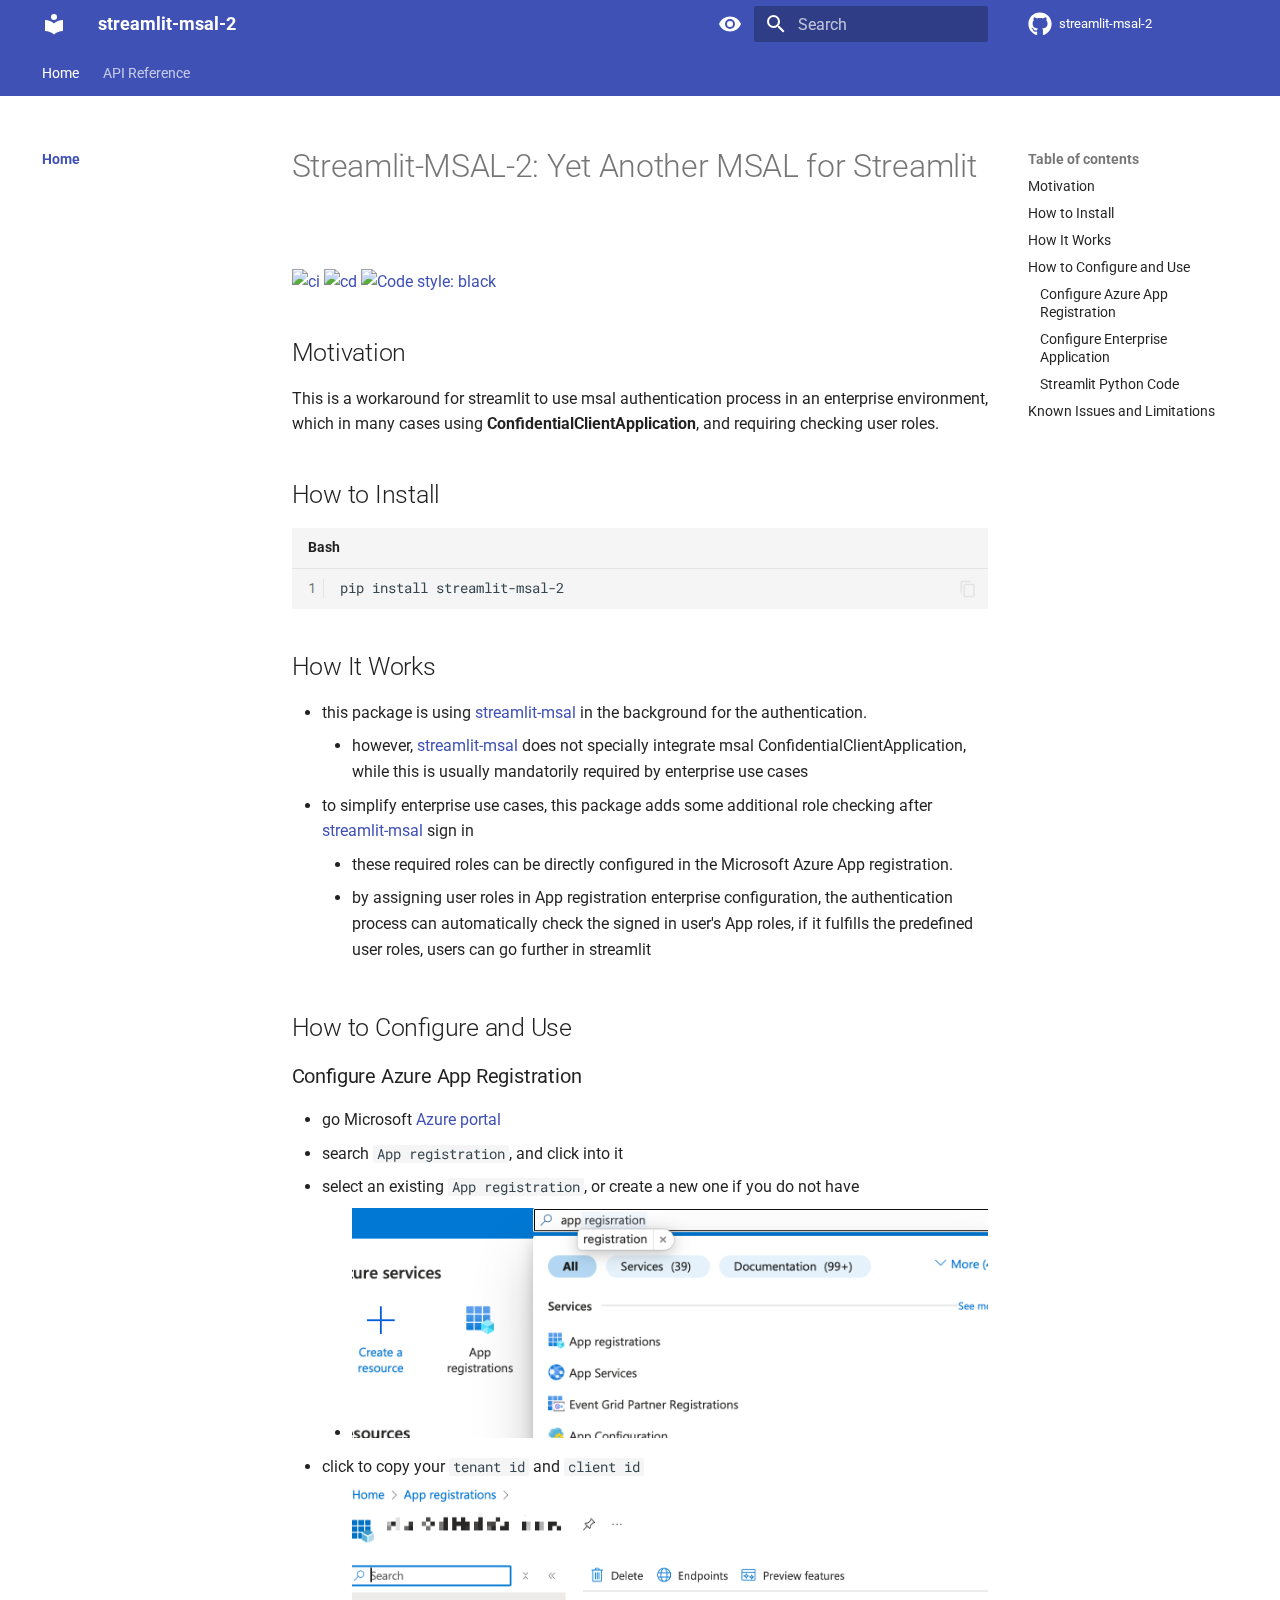
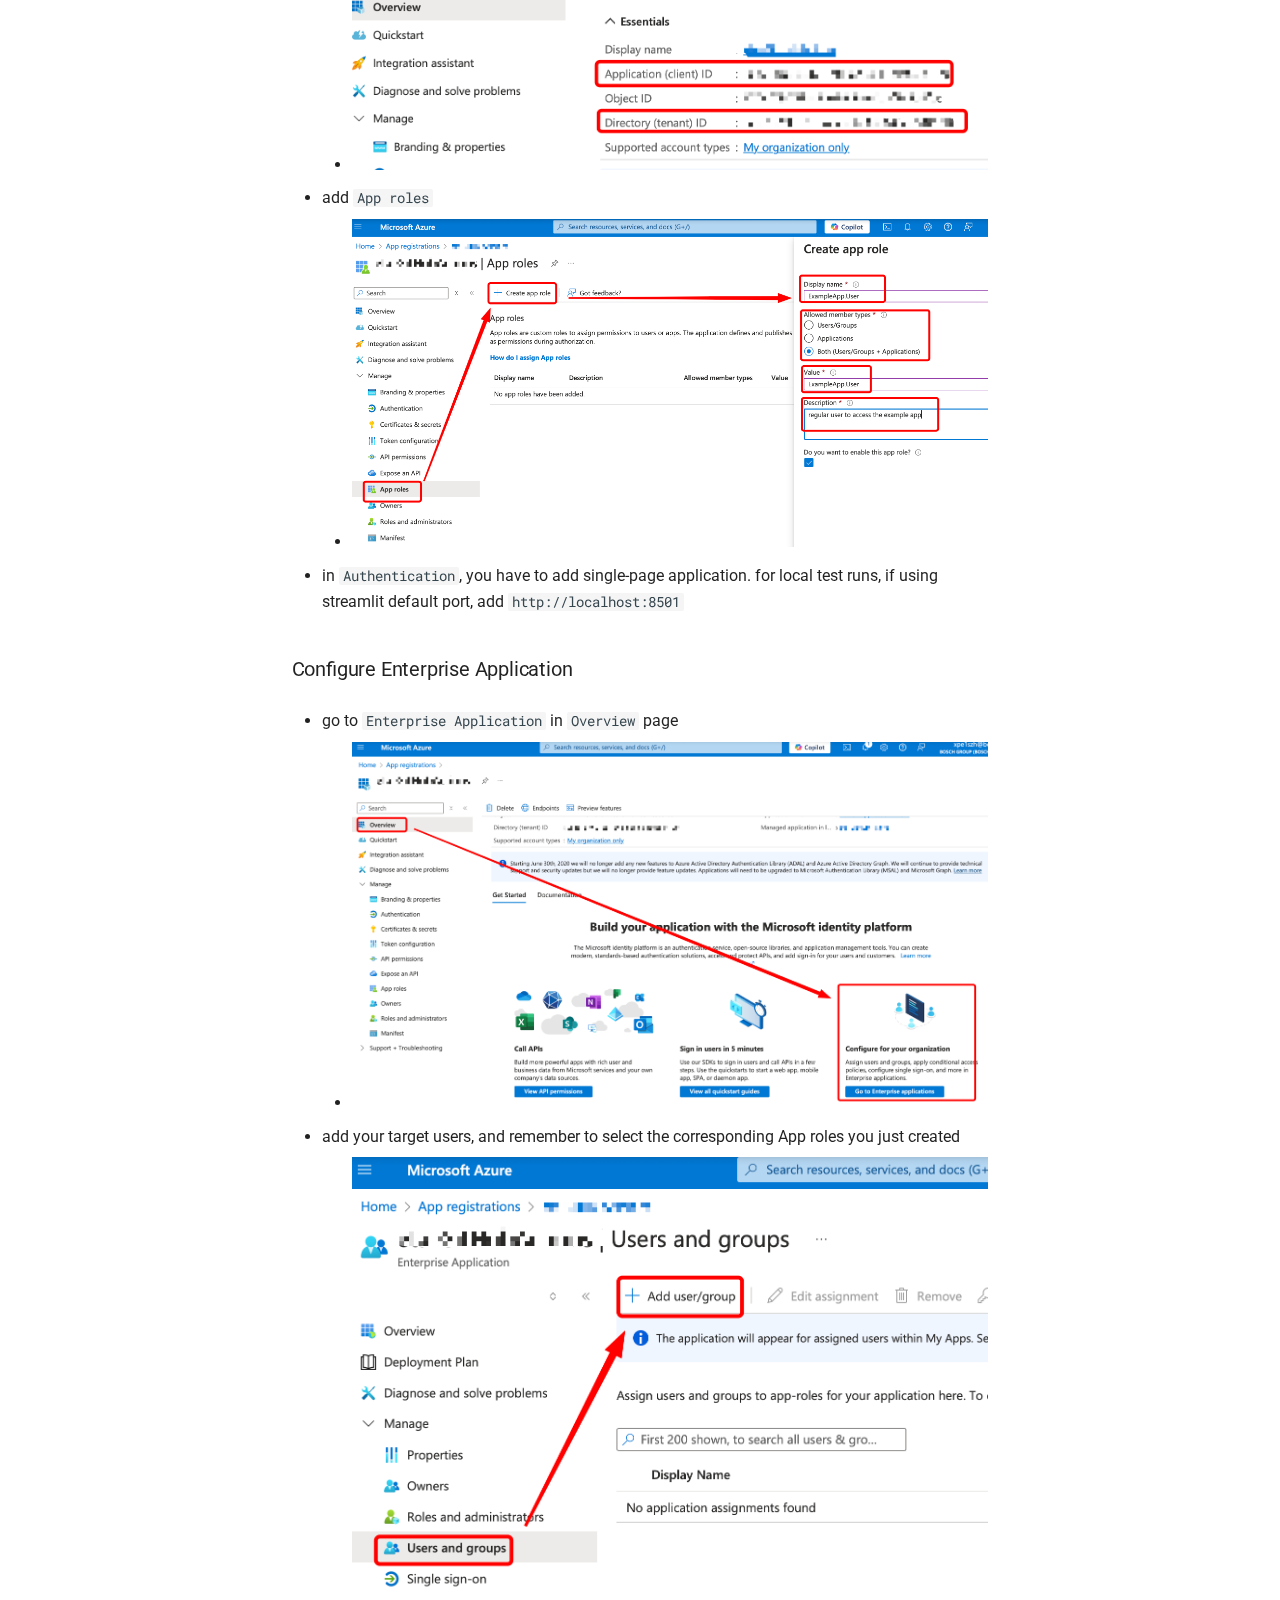
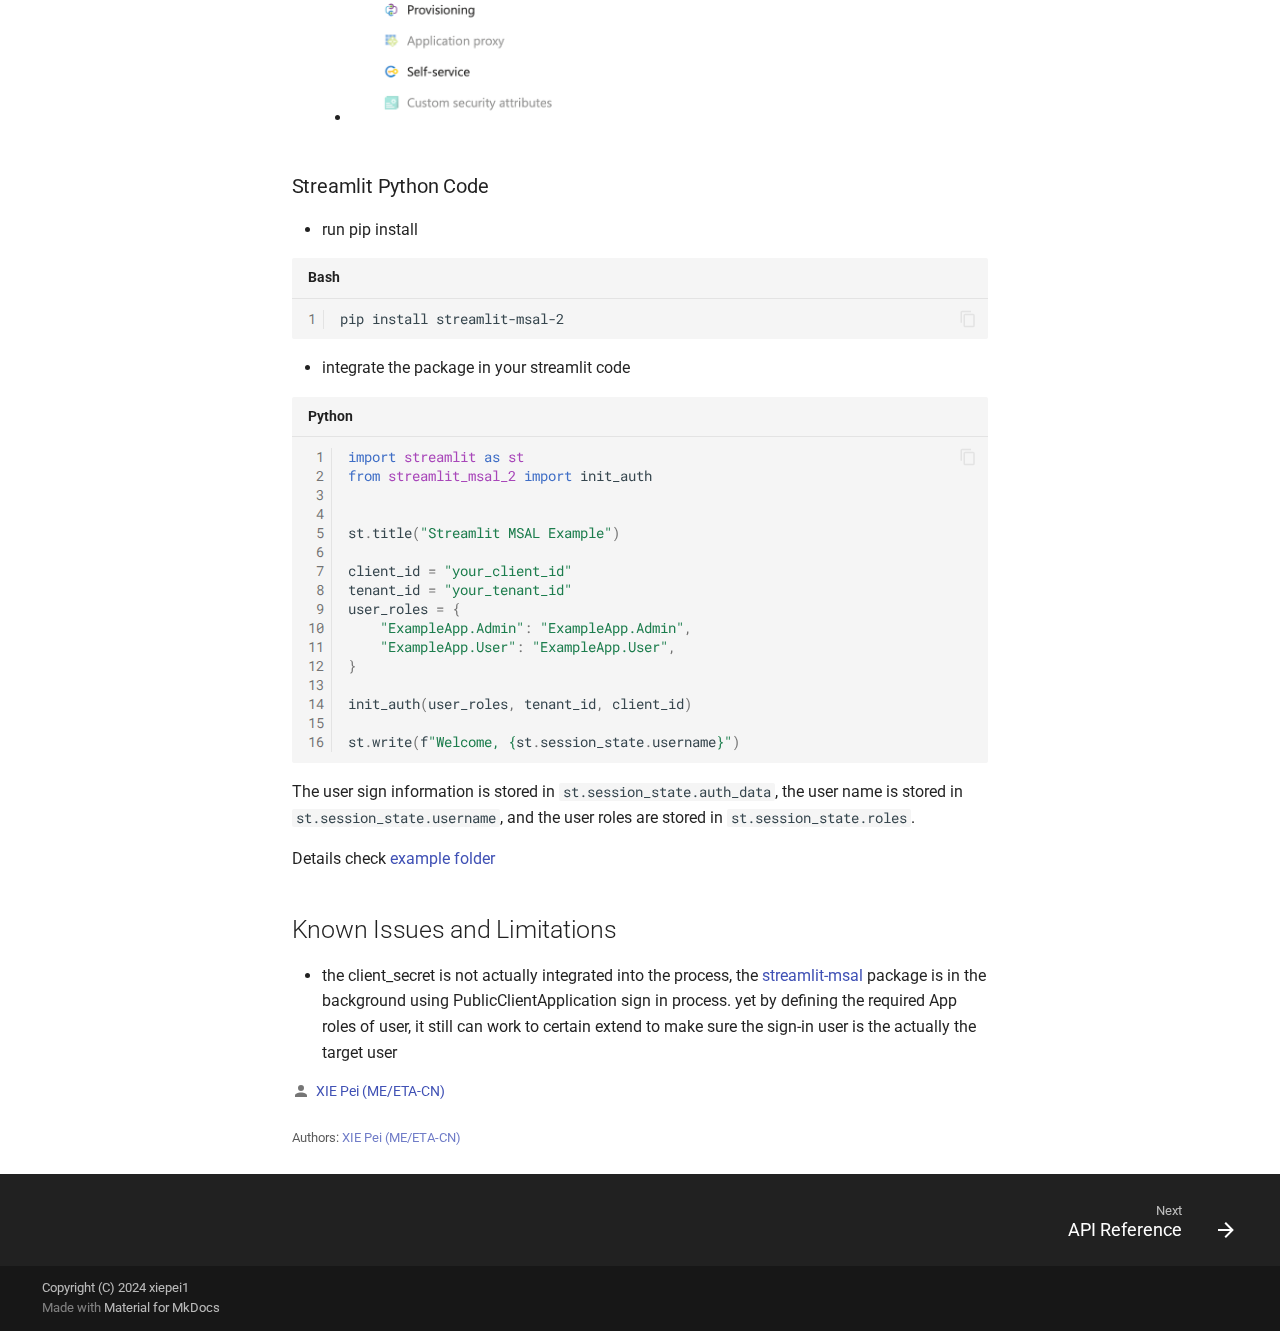
==== commit 6e982b97: "deploy: 3f66aab3c9886972b442d82f90610b023ab37e2b" ====
--- a/index.html
+++ b/index.html
@@ -25,6 +25,6 @@
 <a id=__codelineno-2-14 name=__codelineno-2-14></a><a href=#__codelineno-2-14><span class=linenos data-linenos="14 "></span></a><span class=n>init_auth</span><span class=p>(</span><span class=n>user_roles</span><span class=p>,</span> <span class=n>tenant_id</span><span class=p>,</span> <span class=n>client_id</span><span class=p>)</span>
 <a id=__codelineno-2-15 name=__codelineno-2-15></a><a href=#__codelineno-2-15><span class=linenos data-linenos="15 "></span></a>
 <a id=__codelineno-2-16 name=__codelineno-2-16></a><a href=#__codelineno-2-16><span class=linenos data-linenos="16 "></span></a><span class=n>st</span><span class=o>.</span><span class=n>write</span><span class=p>(</span><span class=sa>f</span><span class=s2>&quot;Welcome, </span><span class=si>{</span><span class=n>st</span><span class=o>.</span><span class=n>session_state</span><span class=o>.</span><span class=n>username</span><span class=si>}</span><span class=s2>&quot;</span><span class=p>)</span>
-</code></pre></div> <p>Details check <a href=https://github.com/xiepei1/streamlit-msal-2/tree/main/docs/example>example folder</a></p> <h2 id=known-issues-and-limitations>Known Issues and Limitations<a class=headerlink href=#known-issues-and-limitations title="Permanent link">&para;</a></h2> <ul> <li>the client_secret is not actually integrated into the process, the <a href=https://github.com/WilianZilv/streamlit_msal>streamlit-msal</a> package is in the background using PublicClientApplication sign in process. yet by defining the required App roles of user, it still can work to certain extend to make sure the sign-in user is the actually the target user</li> </ul> <aside class=md-source-file> <span class=md-source-file__fact> <span class=md-icon title=Contributors> <svg xmlns=http://www.w3.org/2000/svg viewbox="0 0 24 24"><path d="M12 4a4 4 0 0 1 4 4 4 4 0 0 1-4 4 4 4 0 0 1-4-4 4 4 0 0 1 4-4m0 10c4.42 0 8 1.79 8 4v2H4v-2c0-2.21 3.58-4 8-4"/></svg> </span> <nav> <a href=mailto:pei.xie@cn.bosch.com>XIE Pei (ME/ETA-CN)</a> </nav> </span> </aside> <div class=md-source-date> <small> Authors: <span class="git-page-authors git-authors"><a href=mailto:pei.xie@cn.bosch.com>XIE Pei (ME/ETA-CN)</a></span> </small> </div> </article> </div> <script>var target=document.getElementById(location.hash.slice(1));target&&target.name&&(target.checked=target.name.startsWith("__tabbed_"))</script> </div> <button type=button class="md-top md-icon" data-md-component=top hidden> <svg xmlns=http://www.w3.org/2000/svg viewbox="0 0 24 24"><path d="M13 20h-2V8l-5.5 5.5-1.42-1.42L12 4.16l7.92 7.92-1.42 1.42L13 8z"/></svg> Back to top </button> </main> <footer class=md-footer> <nav class="md-footer__inner md-grid" aria-label=Footer> <a href=reference/streamlit_msal_2/ class="md-footer__link md-footer__link--next" aria-label="Next: API Reference"> <div class=md-footer__title> <span class=md-footer__direction> Next </span> <div class=md-ellipsis> API Reference </div> </div> <div class="md-footer__button md-icon"> <svg xmlns=http://www.w3.org/2000/svg viewbox="0 0 24 24"><path d="M4 11v2h12l-5.5 5.5 1.42 1.42L19.84 12l-7.92-7.92L10.5 5.5 16 11z"/></svg> </div> </a> </nav> <div class="md-footer-meta md-typeset"> <div class="md-footer-meta__inner md-grid"> <div class=md-copyright> <div class=md-copyright__highlight> Copyright (C) 2024 xiepei1 </div> Made with <a href=https://squidfunk.github.io/mkdocs-material/ target=_blank rel=noopener> Material for MkDocs </a> </div> </div> </div> </footer> </div> <div class=md-dialog data-md-component=dialog> <div class="md-dialog__inner md-typeset"></div> </div> <div class=md-progress data-md-component=progress role=progressbar></div> <script id=__config type=application/json>{"base": ".", "features": ["content.code.annotate", "content.code.copy", "header.autohide", "navigation.indexes", "navigation.instant", "navigation.instant.progress", "navigation.footer", "navigation.tabs", "navigation.top", "search.highlight", "search.share", "search.suggest", "toc.follow"], "search": "assets/javascripts/workers/search.6ce7567c.min.js", "tags": {"CSS": "css", "HTML5": "html", "JavaScript": "js"}, "translations": {"clipboard.copied": "Copied to clipboard", "clipboard.copy": "Copy to clipboard", "search.result.more.one": "1 more on this page", "search.result.more.other": "# more on this page", "search.result.none": "No matching documents", "search.result.one": "1 matching document", "search.result.other": "# matching documents", "search.result.placeholder": "Type to start searching", "search.result.term.missing": "Missing", "select.version": "Select version"}, "version": {"provider": "mike"}}</script> <script src=assets/javascripts/bundle.83f73b43.min.js></script> <script src=https://unpkg.com/tablesort/dist/tablesort.min.js></script> <script src="https://polyfill.io/v3/polyfill.min.js?features=es6"></script> <script src=https://cdn.jsdelivr.net/npm/mathjax@3/es5/tex-mml-chtml.js></script> <script src=https://unpkg.com/tablesort@5.3.0/dist/tablesort.min.js></script> <script src=https://cdn.jsdelivr.net/npm/mermaid@10.9.1/dist/mermaid.min.js></script> <script id=init-glightbox>const lightbox = GLightbox({"touchNavigation": true, "loop": false, "zoomable": true, "draggable": true, "openEffect": "zoom", "closeEffect": "zoom", "slideEffect": "slide"});
+</code></pre></div> <p>The user sign information is stored in <code>st.session_state.auth_data</code>, the user name is stored in <code>st.session_state.username</code>, and the user roles are stored in <code>st.session_state.roles</code>.</p> <p>Details check <a href=https://github.com/xiepei1/streamlit-msal-2/tree/main/docs/example>example folder</a></p> <h2 id=known-issues-and-limitations>Known Issues and Limitations<a class=headerlink href=#known-issues-and-limitations title="Permanent link">&para;</a></h2> <ul> <li>the client_secret is not actually integrated into the process, the <a href=https://github.com/WilianZilv/streamlit_msal>streamlit-msal</a> package is in the background using PublicClientApplication sign in process. yet by defining the required App roles of user, it still can work to certain extend to make sure the sign-in user is the actually the target user</li> </ul> <aside class=md-source-file> <span class=md-source-file__fact> <span class=md-icon title=Contributors> <svg xmlns=http://www.w3.org/2000/svg viewbox="0 0 24 24"><path d="M12 4a4 4 0 0 1 4 4 4 4 0 0 1-4 4 4 4 0 0 1-4-4 4 4 0 0 1 4-4m0 10c4.42 0 8 1.79 8 4v2H4v-2c0-2.21 3.58-4 8-4"/></svg> </span> <nav> <a href=mailto:pei.xie@cn.bosch.com>XIE Pei (ME/ETA-CN)</a> </nav> </span> </aside> <div class=md-source-date> <small> Authors: <span class="git-page-authors git-authors"><a href=mailto:pei.xie@cn.bosch.com>XIE Pei (ME/ETA-CN)</a></span> </small> </div> </article> </div> <script>var target=document.getElementById(location.hash.slice(1));target&&target.name&&(target.checked=target.name.startsWith("__tabbed_"))</script> </div> <button type=button class="md-top md-icon" data-md-component=top hidden> <svg xmlns=http://www.w3.org/2000/svg viewbox="0 0 24 24"><path d="M13 20h-2V8l-5.5 5.5-1.42-1.42L12 4.16l7.92 7.92-1.42 1.42L13 8z"/></svg> Back to top </button> </main> <footer class=md-footer> <nav class="md-footer__inner md-grid" aria-label=Footer> <a href=reference/streamlit_msal_2/ class="md-footer__link md-footer__link--next" aria-label="Next: API Reference"> <div class=md-footer__title> <span class=md-footer__direction> Next </span> <div class=md-ellipsis> API Reference </div> </div> <div class="md-footer__button md-icon"> <svg xmlns=http://www.w3.org/2000/svg viewbox="0 0 24 24"><path d="M4 11v2h12l-5.5 5.5 1.42 1.42L19.84 12l-7.92-7.92L10.5 5.5 16 11z"/></svg> </div> </a> </nav> <div class="md-footer-meta md-typeset"> <div class="md-footer-meta__inner md-grid"> <div class=md-copyright> <div class=md-copyright__highlight> Copyright (C) 2024 xiepei1 </div> Made with <a href=https://squidfunk.github.io/mkdocs-material/ target=_blank rel=noopener> Material for MkDocs </a> </div> </div> </div> </footer> </div> <div class=md-dialog data-md-component=dialog> <div class="md-dialog__inner md-typeset"></div> </div> <div class=md-progress data-md-component=progress role=progressbar></div> <script id=__config type=application/json>{"base": ".", "features": ["content.code.annotate", "content.code.copy", "header.autohide", "navigation.indexes", "navigation.instant", "navigation.instant.progress", "navigation.footer", "navigation.tabs", "navigation.top", "search.highlight", "search.share", "search.suggest", "toc.follow"], "search": "assets/javascripts/workers/search.6ce7567c.min.js", "tags": {"CSS": "css", "HTML5": "html", "JavaScript": "js"}, "translations": {"clipboard.copied": "Copied to clipboard", "clipboard.copy": "Copy to clipboard", "search.result.more.one": "1 more on this page", "search.result.more.other": "# more on this page", "search.result.none": "No matching documents", "search.result.one": "1 matching document", "search.result.other": "# matching documents", "search.result.placeholder": "Type to start searching", "search.result.term.missing": "Missing", "select.version": "Select version"}, "version": {"provider": "mike"}}</script> <script src=assets/javascripts/bundle.83f73b43.min.js></script> <script src=https://unpkg.com/tablesort/dist/tablesort.min.js></script> <script src="https://polyfill.io/v3/polyfill.min.js?features=es6"></script> <script src=https://cdn.jsdelivr.net/npm/mathjax@3/es5/tex-mml-chtml.js></script> <script src=https://unpkg.com/tablesort@5.3.0/dist/tablesort.min.js></script> <script src=https://cdn.jsdelivr.net/npm/mermaid@10.9.1/dist/mermaid.min.js></script> <script id=init-glightbox>const lightbox = GLightbox({"touchNavigation": true, "loop": false, "zoomable": true, "draggable": true, "openEffect": "zoom", "closeEffect": "zoom", "slideEffect": "slide"});
 document$.subscribe(() => { lightbox.reload() });
 </script></body> </html>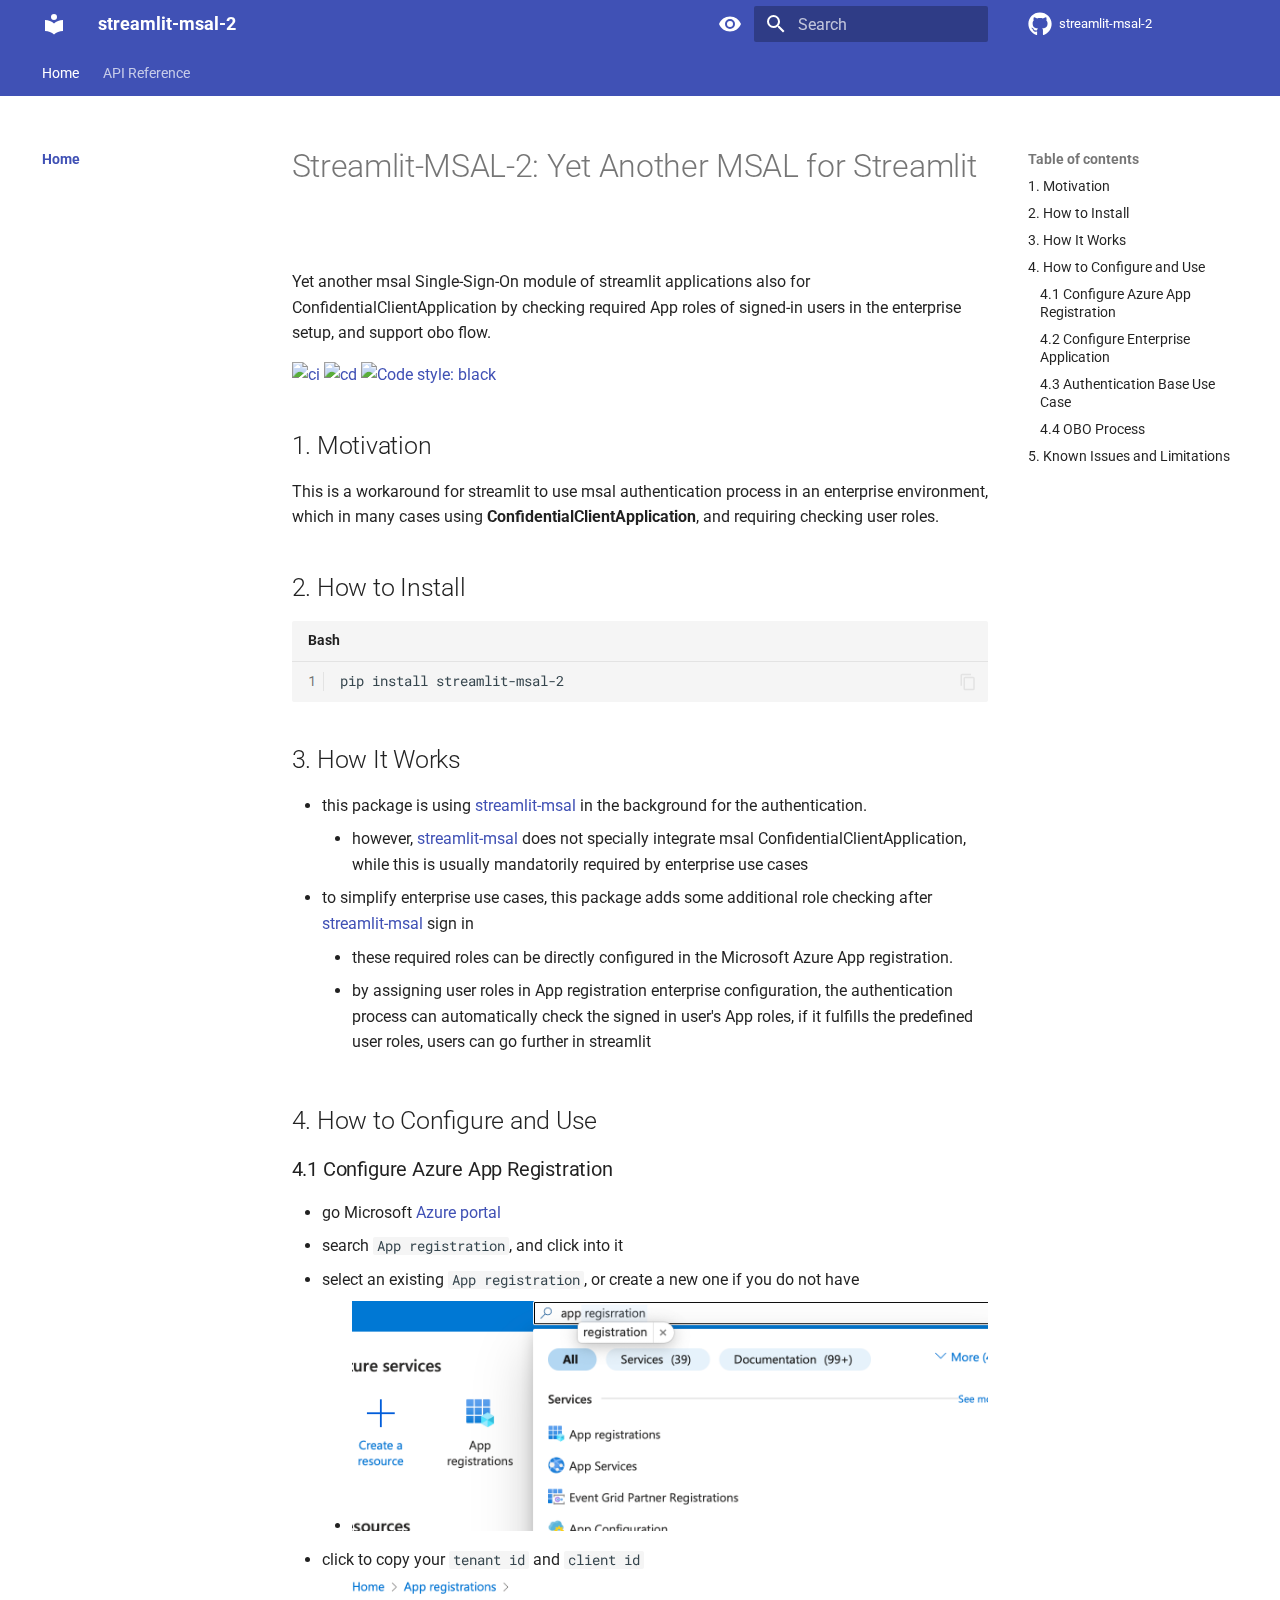
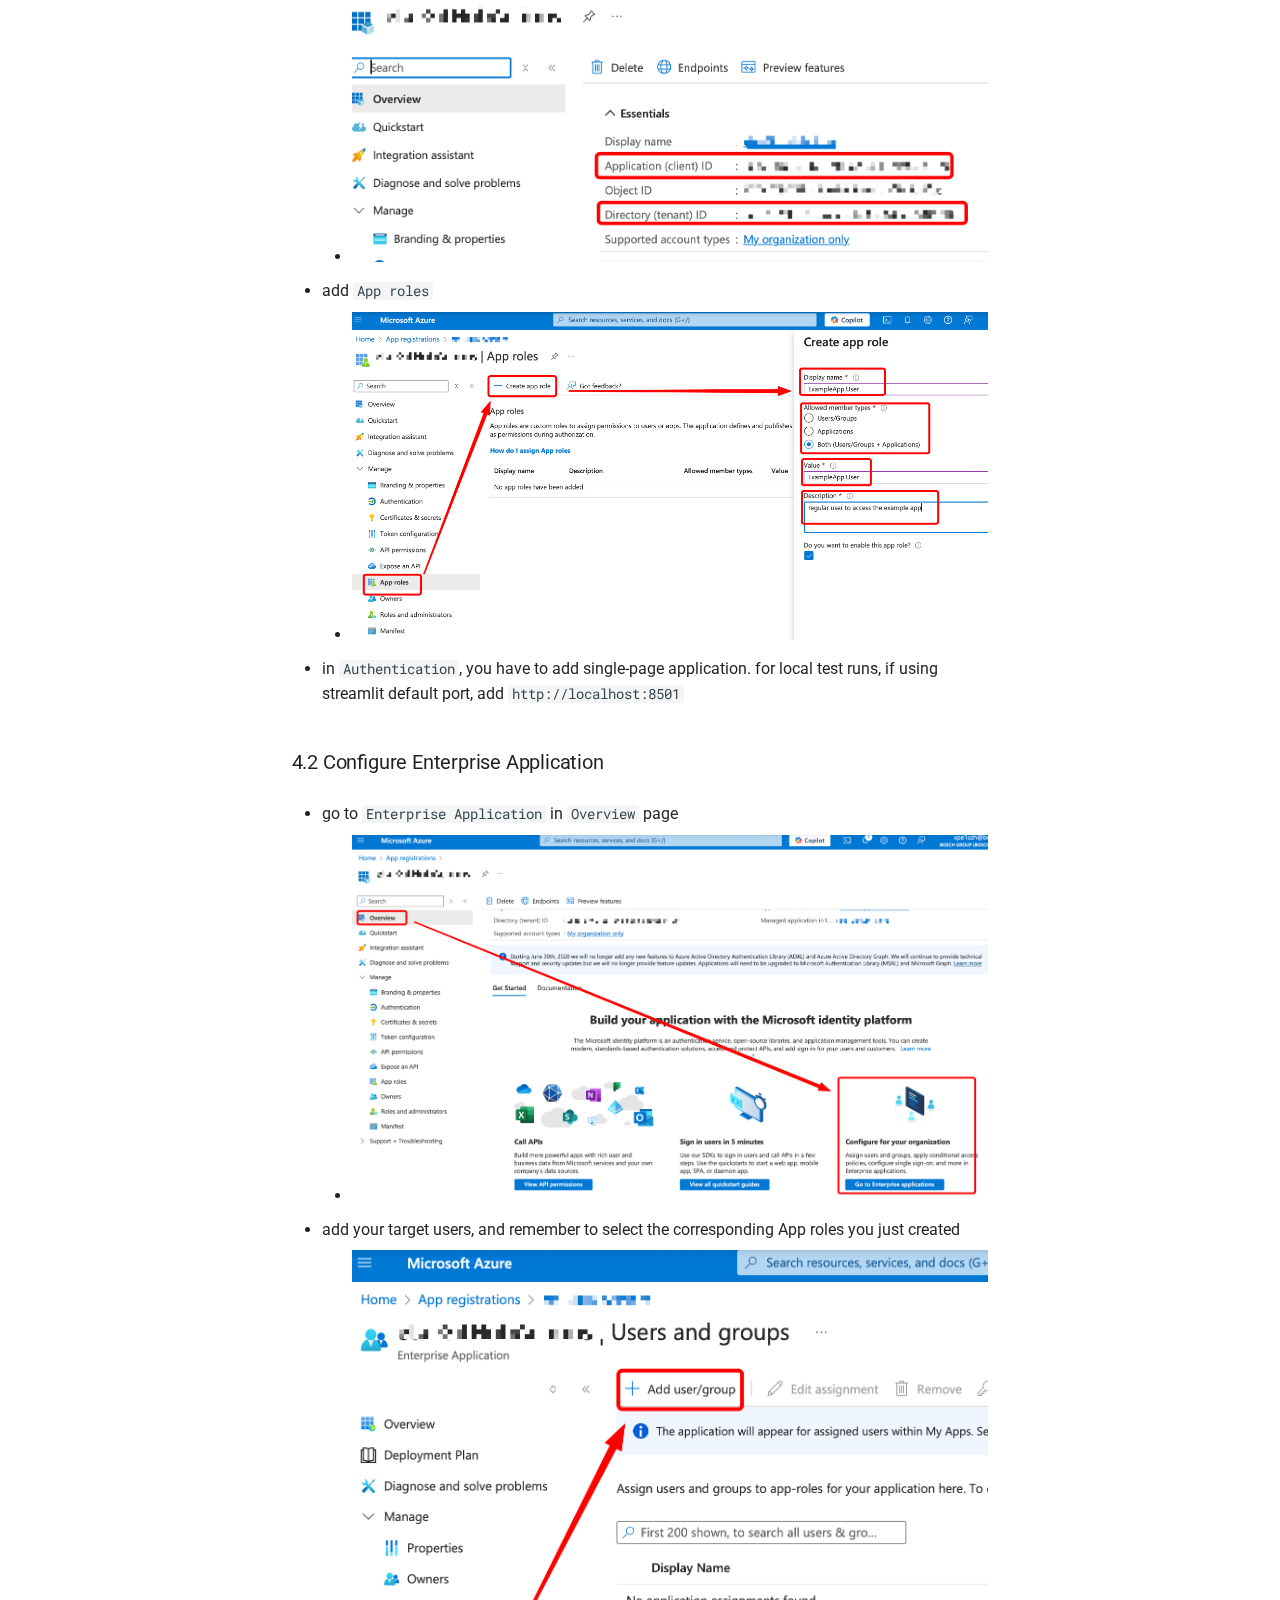
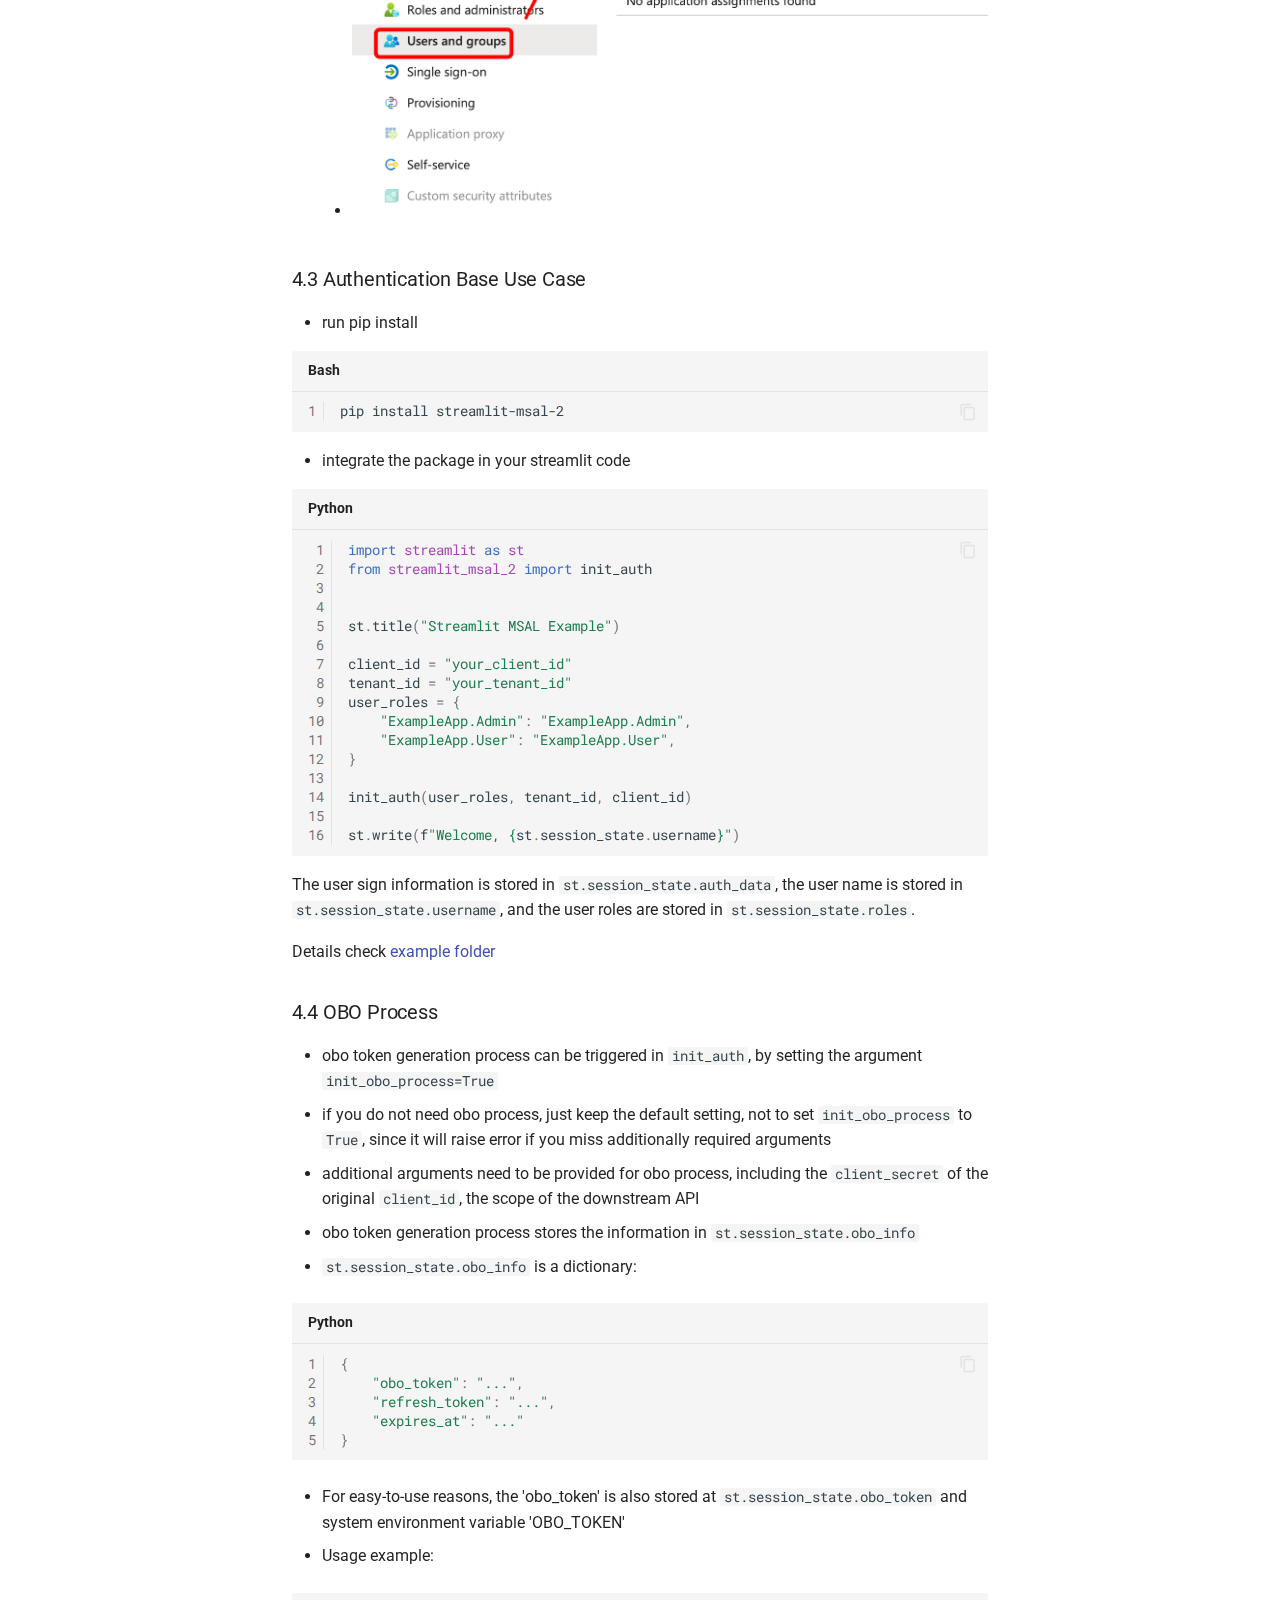
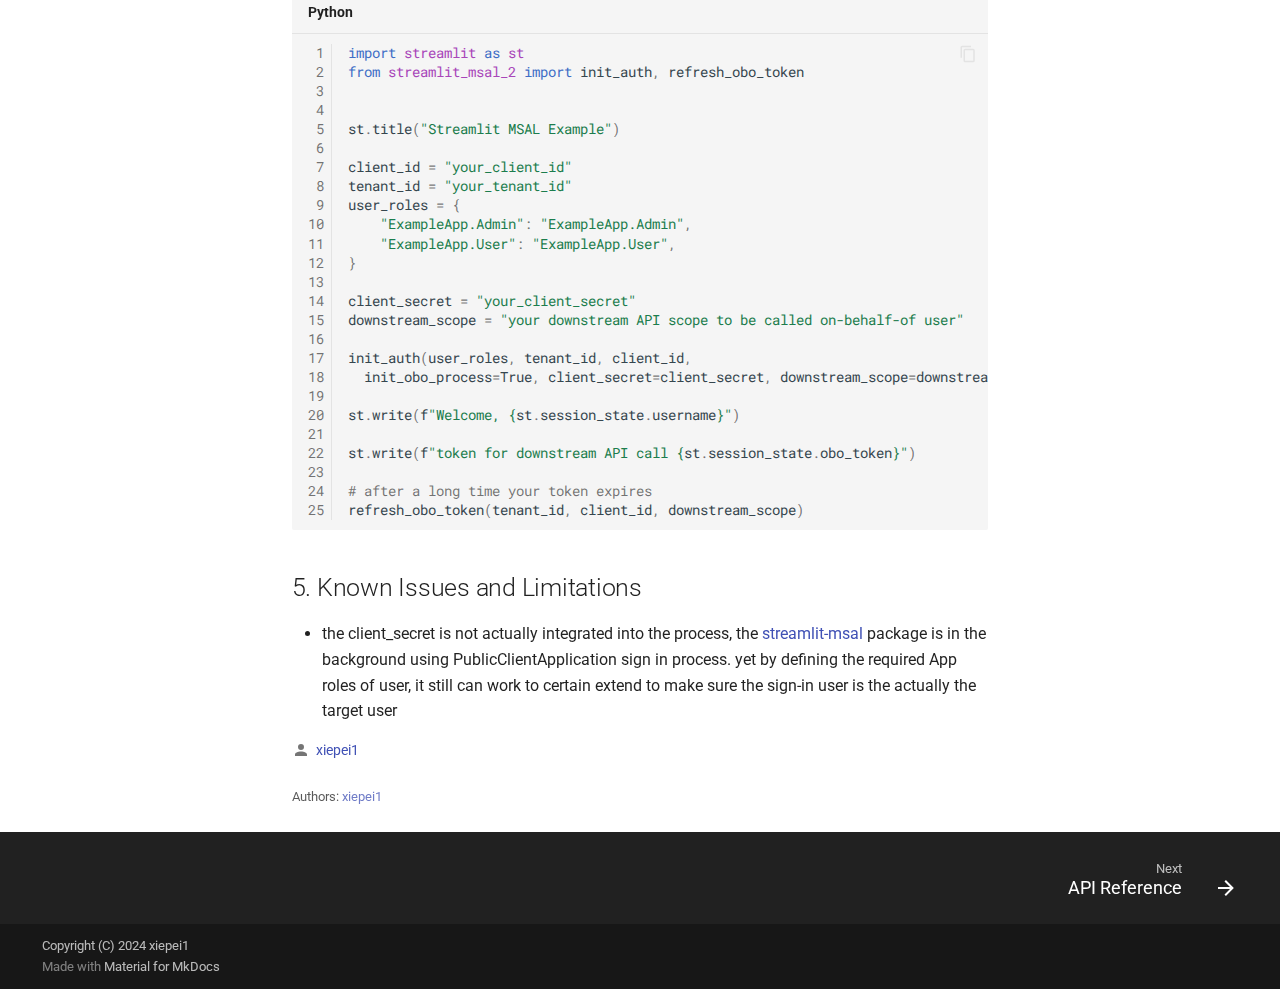
==== commit d9e27031: "deploy: 6e443677d5fd2093b614d181fcfa69f8fd62932b" ====
--- a/index.html
+++ b/index.html
@@ -7,8 +7,8 @@
     .gdesc-inner { font-size: 0.75rem; }
     body[data-md-color-scheme="slate"] .gdesc-inner { background: var(--md-default-bg-color);}
     body[data-md-color-scheme="slate"] .gslide-title { color: var(--md-default-fg-color);}
-    body[data-md-color-scheme="slate"] .gslide-desc { color: var(--md-default-fg-color);}</style><script src=assets/javascripts/glightbox.min.js></script></head> <body dir=ltr data-md-color-scheme=default data-md-color-primary=indigo data-md-color-accent=indigo> <input class=md-toggle data-md-toggle=drawer type=checkbox id=__drawer autocomplete=off> <input class=md-toggle data-md-toggle=search type=checkbox id=__search autocomplete=off> <label class=md-overlay for=__drawer></label> <div data-md-component=skip> <a href=#streamlit-msal-2-yet-another-msal-for-streamlit class=md-skip> Skip to content </a> </div> <div data-md-component=announce> </div> <div data-md-color-scheme=default data-md-component=outdated hidden> </div> <header class=md-header data-md-component=header> <nav class="md-header__inner md-grid" aria-label=Header> <a href=. title=streamlit-msal-2 class="md-header__button md-logo" aria-label=streamlit-msal-2 data-md-component=logo> <svg xmlns=http://www.w3.org/2000/svg viewbox="0 0 24 24"><path d="M12 8a3 3 0 0 0 3-3 3 3 0 0 0-3-3 3 3 0 0 0-3 3 3 3 0 0 0 3 3m0 3.54C9.64 9.35 6.5 8 3 8v11c3.5 0 6.64 1.35 9 3.54 2.36-2.19 5.5-3.54 9-3.54V8c-3.5 0-6.64 1.35-9 3.54"/></svg> </a> <label class="md-header__button md-icon" for=__drawer> <svg xmlns=http://www.w3.org/2000/svg viewbox="0 0 24 24"><path d="M3 6h18v2H3zm0 5h18v2H3zm0 5h18v2H3z"/></svg> </label> <div class=md-header__title data-md-component=header-title> <div class=md-header__ellipsis> <div class=md-header__topic> <span class=md-ellipsis> streamlit-msal-2 </span> </div> <div class=md-header__topic data-md-component=header-topic> <span class=md-ellipsis> Intro </span> </div> </div> </div> <form class=md-header__option data-md-component=palette> <input class=md-option data-md-color-media="(prefers-color-scheme: light)" data-md-color-scheme=default data-md-color-primary=indigo data-md-color-accent=indigo aria-label="Switch to dark mode" type=radio name=__palette id=__palette_0> <label class="md-header__button md-icon" title="Switch to dark mode" for=__palette_1 hidden> <svg xmlns=http://www.w3.org/2000/svg viewbox="0 0 24 24"><path d="M12 9a3 3 0 0 0-3 3 3 3 0 0 0 3 3 3 3 0 0 0 3-3 3 3 0 0 0-3-3m0 8a5 5 0 0 1-5-5 5 5 0 0 1 5-5 5 5 0 0 1 5 5 5 5 0 0 1-5 5m0-12.5C7 4.5 2.73 7.61 1 12c1.73 4.39 6 7.5 11 7.5s9.27-3.11 11-7.5c-1.73-4.39-6-7.5-11-7.5"/></svg> </label> <input class=md-option data-md-color-media="(prefers-color-scheme: dark)" data-md-color-scheme=default data-md-color-primary=indigo data-md-color-accent=indigo aria-label="Switch to light mode" type=radio name=__palette id=__palette_1> <label class="md-header__button md-icon" title="Switch to light mode" for=__palette_0 hidden> <svg xmlns=http://www.w3.org/2000/svg viewbox="0 0 24 24"><path d="M12 9a3 3 0 0 1 3 3 3 3 0 0 1-3 3 3 3 0 0 1-3-3 3 3 0 0 1 3-3m0-4.5c5 0 9.27 3.11 11 7.5-1.73 4.39-6 7.5-11 7.5S2.73 16.39 1 12c1.73-4.39 6-7.5 11-7.5M3.18 12a9.821 9.821 0 0 0 17.64 0 9.821 9.821 0 0 0-17.64 0"/></svg> </label> </form> <script>var palette=__md_get("__palette");if(palette&&palette.color){if("(prefers-color-scheme)"===palette.color.media){var media=matchMedia("(prefers-color-scheme: light)"),input=document.querySelector(media.matches?"[data-md-color-media='(prefers-color-scheme: light)']":"[data-md-color-media='(prefers-color-scheme: dark)']");palette.color.media=input.getAttribute("data-md-color-media"),palette.color.scheme=input.getAttribute("data-md-color-scheme"),palette.color.primary=input.getAttribute("data-md-color-primary"),palette.color.accent=input.getAttribute("data-md-color-accent")}for(var[key,value]of Object.entries(palette.color))document.body.setAttribute("data-md-color-"+key,value)}</script> <label class="md-header__button md-icon" for=__search> <svg xmlns=http://www.w3.org/2000/svg viewbox="0 0 24 24"><path d="M9.5 3A6.5 6.5 0 0 1 16 9.5c0 1.61-.59 3.09-1.56 4.23l.27.27h.79l5 5-1.5 1.5-5-5v-.79l-.27-.27A6.52 6.52 0 0 1 9.5 16 6.5 6.5 0 0 1 3 9.5 6.5 6.5 0 0 1 9.5 3m0 2C7 5 5 7 5 9.5S7 14 9.5 14 14 12 14 9.5 12 5 9.5 5"/></svg> </label> <div class=md-search data-md-component=search role=dialog> <label class=md-search__overlay for=__search></label> <div class=md-search__inner role=search> <form class=md-search__form name=search> <input type=text class=md-search__input name=query aria-label=Search placeholder=Search autocapitalize=off autocorrect=off autocomplete=off spellcheck=false data-md-component=search-query required> <label class="md-search__icon md-icon" for=__search> <svg xmlns=http://www.w3.org/2000/svg viewbox="0 0 24 24"><path d="M9.5 3A6.5 6.5 0 0 1 16 9.5c0 1.61-.59 3.09-1.56 4.23l.27.27h.79l5 5-1.5 1.5-5-5v-.79l-.27-.27A6.52 6.52 0 0 1 9.5 16 6.5 6.5 0 0 1 3 9.5 6.5 6.5 0 0 1 9.5 3m0 2C7 5 5 7 5 9.5S7 14 9.5 14 14 12 14 9.5 12 5 9.5 5"/></svg> <svg xmlns=http://www.w3.org/2000/svg viewbox="0 0 24 24"><path d="M20 11v2H8l5.5 5.5-1.42 1.42L4.16 12l7.92-7.92L13.5 5.5 8 11z"/></svg> </label> <nav class=md-search__options aria-label=Search> <a href=javascript:void(0) class="md-search__icon md-icon" title=Share aria-label=Share data-clipboard data-clipboard-text data-md-component=search-share tabindex=-1> <svg xmlns=http://www.w3.org/2000/svg viewbox="0 0 24 24"><path d="M18 16.08c-.76 0-1.44.3-1.96.77L8.91 12.7c.05-.23.09-.46.09-.7s-.04-.47-.09-.7l7.05-4.11c.54.5 1.25.81 2.04.81a3 3 0 0 0 3-3 3 3 0 0 0-3-3 3 3 0 0 0-3 3c0 .24.04.47.09.7L8.04 9.81C7.5 9.31 6.79 9 6 9a3 3 0 0 0-3 3 3 3 0 0 0 3 3c.79 0 1.5-.31 2.04-.81l7.12 4.15c-.05.21-.08.43-.08.66 0 1.61 1.31 2.91 2.92 2.91s2.92-1.3 2.92-2.91A2.92 2.92 0 0 0 18 16.08"/></svg> </a> <button type=reset class="md-search__icon md-icon" title=Clear aria-label=Clear tabindex=-1> <svg xmlns=http://www.w3.org/2000/svg viewbox="0 0 24 24"><path d="M19 6.41 17.59 5 12 10.59 6.41 5 5 6.41 10.59 12 5 17.59 6.41 19 12 13.41 17.59 19 19 17.59 13.41 12z"/></svg> </button> </nav> <div class=md-search__suggest data-md-component=search-suggest></div> </form> <div class=md-search__output> <div class=md-search__scrollwrap tabindex=0 data-md-scrollfix> <div class=md-search-result data-md-component=search-result> <div class=md-search-result__meta> Initializing search </div> <ol class=md-search-result__list role=presentation></ol> </div> </div> </div> </div> </div> <div class=md-header__source> <a href=https://github.com/xiepei1/streamlit-msal-2 title="Go to repository" class=md-source data-md-component=source> <div class="md-source__icon md-icon"> <svg xmlns=http://www.w3.org/2000/svg viewbox="0 0 496 512"><!-- Font Awesome Free 6.6.0 by @fontawesome - https://fontawesome.com License - https://fontawesome.com/license/free (Icons: CC BY 4.0, Fonts: SIL OFL 1.1, Code: MIT License) Copyright 2024 Fonticons, Inc.--><path d="M165.9 397.4c0 2-2.3 3.6-5.2 3.6-3.3.3-5.6-1.3-5.6-3.6 0-2 2.3-3.6 5.2-3.6 3-.3 5.6 1.3 5.6 3.6m-31.1-4.5c-.7 2 1.3 4.3 4.3 4.9 2.6 1 5.6 0 6.2-2s-1.3-4.3-4.3-5.2c-2.6-.7-5.5.3-6.2 2.3m44.2-1.7c-2.9.7-4.9 2.6-4.6 4.9.3 2 2.9 3.3 5.9 2.6 2.9-.7 4.9-2.6 4.6-4.6-.3-1.9-3-3.2-5.9-2.9M244.8 8C106.1 8 0 113.3 0 252c0 110.9 69.8 205.8 169.5 239.2 12.8 2.3 17.3-5.6 17.3-12.1 0-6.2-.3-40.4-.3-61.4 0 0-70 15-84.7-29.8 0 0-11.4-29.1-27.8-36.6 0 0-22.9-15.7 1.6-15.4 0 0 24.9 2 38.6 25.8 21.9 38.6 58.6 27.5 72.9 20.9 2.3-16 8.8-27.1 16-33.7-55.9-6.2-112.3-14.3-112.3-110.5 0-27.5 7.6-41.3 23.6-58.9-2.6-6.5-11.1-33.3 2.6-67.9 20.9-6.5 69 27 69 27 20-5.6 41.5-8.5 62.8-8.5s42.8 2.9 62.8 8.5c0 0 48.1-33.6 69-27 13.7 34.7 5.2 61.4 2.6 67.9 16 17.7 25.8 31.5 25.8 58.9 0 96.5-58.9 104.2-114.8 110.5 9.2 7.9 17 22.9 17 46.4 0 33.7-.3 75.4-.3 83.6 0 6.5 4.6 14.4 17.3 12.1C428.2 457.8 496 362.9 496 252 496 113.3 383.5 8 244.8 8M97.2 352.9c-1.3 1-1 3.3.7 5.2 1.6 1.6 3.9 2.3 5.2 1 1.3-1 1-3.3-.7-5.2-1.6-1.6-3.9-2.3-5.2-1m-10.8-8.1c-.7 1.3.3 2.9 2.3 3.9 1.6 1 3.6.7 4.3-.7.7-1.3-.3-2.9-2.3-3.9-2-.6-3.6-.3-4.3.7m32.4 35.6c-1.6 1.3-1 4.3 1.3 6.2 2.3 2.3 5.2 2.6 6.5 1 1.3-1.3.7-4.3-1.3-6.2-2.2-2.3-5.2-2.6-6.5-1m-11.4-14.7c-1.6 1-1.6 3.6 0 5.9s4.3 3.3 5.6 2.3c1.6-1.3 1.6-3.9 0-6.2-1.4-2.3-4-3.3-5.6-2"/></svg> </div> <div class=md-source__repository> streamlit-msal-2 </div> </a> </div> </nav> </header> <div class=md-container data-md-component=container> <nav class=md-tabs aria-label=Tabs data-md-component=tabs> <div class=md-grid> <ul class=md-tabs__list> <li class="md-tabs__item md-tabs__item--active"> <a href=. class=md-tabs__link> Home </a> </li> <li class=md-tabs__item> <a href=reference/streamlit_msal_2/ class=md-tabs__link> API Reference </a> </li> </ul> </div> </nav> <main class=md-main data-md-component=main> <div class="md-main__inner md-grid"> <div class="md-sidebar md-sidebar--primary" data-md-component=sidebar data-md-type=navigation> <div class=md-sidebar__scrollwrap> <div class=md-sidebar__inner> <nav class="md-nav md-nav--primary md-nav--lifted" aria-label=Navigation data-md-level=0> <label class=md-nav__title for=__drawer> <a href=. title=streamlit-msal-2 class="md-nav__button md-logo" aria-label=streamlit-msal-2 data-md-component=logo> <svg xmlns=http://www.w3.org/2000/svg viewbox="0 0 24 24"><path d="M12 8a3 3 0 0 0 3-3 3 3 0 0 0-3-3 3 3 0 0 0-3 3 3 3 0 0 0 3 3m0 3.54C9.64 9.35 6.5 8 3 8v11c3.5 0 6.64 1.35 9 3.54 2.36-2.19 5.5-3.54 9-3.54V8c-3.5 0-6.64 1.35-9 3.54"/></svg> </a> streamlit-msal-2 </label> <div class=md-nav__source> <a href=https://github.com/xiepei1/streamlit-msal-2 title="Go to repository" class=md-source data-md-component=source> <div class="md-source__icon md-icon"> <svg xmlns=http://www.w3.org/2000/svg viewbox="0 0 496 512"><!-- Font Awesome Free 6.6.0 by @fontawesome - https://fontawesome.com License - https://fontawesome.com/license/free (Icons: CC BY 4.0, Fonts: SIL OFL 1.1, Code: MIT License) Copyright 2024 Fonticons, Inc.--><path d="M165.9 397.4c0 2-2.3 3.6-5.2 3.6-3.3.3-5.6-1.3-5.6-3.6 0-2 2.3-3.6 5.2-3.6 3-.3 5.6 1.3 5.6 3.6m-31.1-4.5c-.7 2 1.3 4.3 4.3 4.9 2.6 1 5.6 0 6.2-2s-1.3-4.3-4.3-5.2c-2.6-.7-5.5.3-6.2 2.3m44.2-1.7c-2.9.7-4.9 2.6-4.6 4.9.3 2 2.9 3.3 5.9 2.6 2.9-.7 4.9-2.6 4.6-4.6-.3-1.9-3-3.2-5.9-2.9M244.8 8C106.1 8 0 113.3 0 252c0 110.9 69.8 205.8 169.5 239.2 12.8 2.3 17.3-5.6 17.3-12.1 0-6.2-.3-40.4-.3-61.4 0 0-70 15-84.7-29.8 0 0-11.4-29.1-27.8-36.6 0 0-22.9-15.7 1.6-15.4 0 0 24.9 2 38.6 25.8 21.9 38.6 58.6 27.5 72.9 20.9 2.3-16 8.8-27.1 16-33.7-55.9-6.2-112.3-14.3-112.3-110.5 0-27.5 7.6-41.3 23.6-58.9-2.6-6.5-11.1-33.3 2.6-67.9 20.9-6.5 69 27 69 27 20-5.6 41.5-8.5 62.8-8.5s42.8 2.9 62.8 8.5c0 0 48.1-33.6 69-27 13.7 34.7 5.2 61.4 2.6 67.9 16 17.7 25.8 31.5 25.8 58.9 0 96.5-58.9 104.2-114.8 110.5 9.2 7.9 17 22.9 17 46.4 0 33.7-.3 75.4-.3 83.6 0 6.5 4.6 14.4 17.3 12.1C428.2 457.8 496 362.9 496 252 496 113.3 383.5 8 244.8 8M97.2 352.9c-1.3 1-1 3.3.7 5.2 1.6 1.6 3.9 2.3 5.2 1 1.3-1 1-3.3-.7-5.2-1.6-1.6-3.9-2.3-5.2-1m-10.8-8.1c-.7 1.3.3 2.9 2.3 3.9 1.6 1 3.6.7 4.3-.7.7-1.3-.3-2.9-2.3-3.9-2-.6-3.6-.3-4.3.7m32.4 35.6c-1.6 1.3-1 4.3 1.3 6.2 2.3 2.3 5.2 2.6 6.5 1 1.3-1.3.7-4.3-1.3-6.2-2.2-2.3-5.2-2.6-6.5-1m-11.4-14.7c-1.6 1-1.6 3.6 0 5.9s4.3 3.3 5.6 2.3c1.6-1.3 1.6-3.9 0-6.2-1.4-2.3-4-3.3-5.6-2"/></svg> </div> <div class=md-source__repository> streamlit-msal-2 </div> </a> </div> <ul class=md-nav__list data-md-scrollfix> <li class="md-nav__item md-nav__item--active md-nav__item--section md-nav__item--nested"> <input class="md-nav__toggle md-toggle " type=checkbox id=__nav_1 checked> <div class="md-nav__link md-nav__container"> <a href=. class="md-nav__link md-nav__link--active"> <span class=md-ellipsis> Home </span> </a> <label class="md-nav__link md-nav__link--active" for=__nav_1 id=__nav_1_label tabindex> <span class="md-nav__icon md-icon"></span> </label> </div> <nav class=md-nav data-md-level=1 aria-labelledby=__nav_1_label aria-expanded=true> <label class=md-nav__title for=__nav_1> <span class="md-nav__icon md-icon"></span> Home </label> <ul class=md-nav__list data-md-scrollfix> </ul> </nav> </li> <li class=md-nav__item> <a href=reference/streamlit_msal_2/ class=md-nav__link> <span class=md-ellipsis> API Reference </span> </a> </li> </ul> </nav> </div> </div> </div> <div class="md-sidebar md-sidebar--secondary" data-md-component=sidebar data-md-type=toc> <div class=md-sidebar__scrollwrap> <div class=md-sidebar__inner> <nav class="md-nav md-nav--secondary" aria-label="Table of contents"> <label class=md-nav__title for=__toc> <span class="md-nav__icon md-icon"></span> Table of contents </label> <ul class=md-nav__list data-md-component=toc data-md-scrollfix> <li class=md-nav__item> <a href=#motivation class=md-nav__link> <span class=md-ellipsis> Motivation </span> </a> </li> <li class=md-nav__item> <a href=#how-to-install class=md-nav__link> <span class=md-ellipsis> How to Install </span> </a> </li> <li class=md-nav__item> <a href=#how-it-works class=md-nav__link> <span class=md-ellipsis> How It Works </span> </a> </li> <li class=md-nav__item> <a href=#how-to-configure-and-use class=md-nav__link> <span class=md-ellipsis> How to Configure and Use </span> </a> <nav class=md-nav aria-label="How to Configure and Use"> <ul class=md-nav__list> <li class=md-nav__item> <a href=#configure-azure-app-registration class=md-nav__link> <span class=md-ellipsis> Configure Azure App Registration </span> </a> </li> <li class=md-nav__item> <a href=#configure-enterprise-application class=md-nav__link> <span class=md-ellipsis> Configure Enterprise Application </span> </a> </li> <li class=md-nav__item> <a href=#streamlit-python-code class=md-nav__link> <span class=md-ellipsis> Streamlit Python Code </span> </a> </li> </ul> </nav> </li> <li class=md-nav__item> <a href=#known-issues-and-limitations class=md-nav__link> <span class=md-ellipsis> Known Issues and Limitations </span> </a> </li> </ul> </nav> </div> </div> </div> <div class=md-content data-md-component=content> <article class="md-content__inner md-typeset"> <h1 id=streamlit-msal-2-yet-another-msal-for-streamlit>Streamlit-MSAL-2: Yet Another MSAL for Streamlit<a class=headerlink href=#streamlit-msal-2-yet-another-msal-for-streamlit title="Permanent link">&para;</a></h1> <p><a class=glightbox href=https://github.com/xiepei1/streamlit-msal-2/actions/workflows/ci.yml/badge.svg data-type=image data-width=auto data-height=auto data-desc-position=bottom><img alt=ci src=https://github.com/xiepei1/streamlit-msal-2/actions/workflows/ci.yml/badge.svg></a> <a class=glightbox href=https://github.com/xiepei1/streamlit-msal-2/actions/workflows/cd.yml/badge.svg data-type=image data-width=auto data-height=auto data-desc-position=bottom><img alt=cd src=https://github.com/xiepei1/streamlit-msal-2/actions/workflows/cd.yml/badge.svg></a> <a href=https://github.com/psf/black><img alt="Code style: black" src=https://img.shields.io/badge/code%20style-black-000000.svg></a></p> <h2 id=motivation>Motivation<a class=headerlink href=#motivation title="Permanent link">&para;</a></h2> <p>This is a workaround for streamlit to use msal authentication process in an enterprise environment, which in many cases using <strong>ConfidentialClientApplication</strong>, and requiring checking user roles.</p> <h2 id=how-to-install>How to Install<a class=headerlink href=#how-to-install title="Permanent link">&para;</a></h2> <div class=highlight><span class=filename>Bash</span><pre><span></span><code><a id=__codelineno-0-1 name=__codelineno-0-1></a><a href=#__codelineno-0-1><span class=linenos data-linenos="1 "></span></a>pip<span class=w> </span>install<span class=w> </span>streamlit-msal-2
-</code></pre></div> <h2 id=how-it-works>How It Works<a class=headerlink href=#how-it-works title="Permanent link">&para;</a></h2> <ul> <li>this package is using <a href=https://github.com/WilianZilv/streamlit_msal>streamlit-msal</a> in the background for the authentication.<ul> <li>however, <a href=https://github.com/WilianZilv/streamlit_msal>streamlit-msal</a> does not specially integrate msal ConfidentialClientApplication, while this is usually mandatorily required by enterprise use cases</li> </ul> </li> <li>to simplify enterprise use cases, this package adds some additional role checking after <a href=https://github.com/WilianZilv/streamlit_msal>streamlit-msal</a> sign in<ul> <li>these required roles can be directly configured in the Microsoft Azure App registration.</li> <li>by assigning user roles in App registration enterprise configuration, the authentication process can automatically check the signed in user's App roles, if it fulfills the predefined user roles, users can go further in streamlit</li> </ul> </li> </ul> <h2 id=how-to-configure-and-use>How to Configure and Use<a class=headerlink href=#how-to-configure-and-use title="Permanent link">&para;</a></h2> <h3 id=configure-azure-app-registration>Configure Azure App Registration<a class=headerlink href=#configure-azure-app-registration title="Permanent link">&para;</a></h3> <ul> <li>go Microsoft <a href=https://portal.azure.com>Azure portal</a></li> <li>search <code>App registration</code>, and click into it</li> <li> <p>select an existing <code>App registration</code>, or create a new one if you do not have</p> <ul> <li><a class=glightbox href=assets/configure/app-regisration-azure-portal.png data-type=image data-width=auto data-height=auto data-desc-position=bottom><img alt=portal src=assets/configure/app-regisration-azure-portal.png></a></li> </ul> </li> <li> <p>click to copy your <code>tenant id</code> and <code>client id</code></p> <ul> <li><a class=glightbox href=assets/configure/copy-ids.png data-type=image data-width=auto data-height=auto data-desc-position=bottom><img alt=ids src=assets/configure/copy-ids.png></a></li> </ul> </li> <li> <p>add <code>App roles</code></p> <ul> <li><a class=glightbox href=assets/configure/add-app-roles.png data-type=image data-width=auto data-height=auto data-desc-position=bottom><img alt=app-roles src=assets/configure/add-app-roles.png></a></li> </ul> </li> <li> <p>in <code>Authentication</code>, you have to add single-page application. for local test runs, if using streamlit default port, add <code>http://localhost:8501</code></p> </li> </ul> <h3 id=configure-enterprise-application>Configure Enterprise Application<a class=headerlink href=#configure-enterprise-application title="Permanent link">&para;</a></h3> <ul> <li> <p>go to <code>Enterprise Application</code> in <code>Overview</code> page</p> <ul> <li><a class=glightbox href=assets/configure/overview-enterprise.png data-type=image data-width=auto data-height=auto data-desc-position=bottom><img alt=overview src=assets/configure/overview-enterprise.png></a></li> </ul> </li> <li> <p>add your target users, and remember to select the corresponding App roles you just created</p> <ul> <li><a class=glightbox href=assets/configure/users-groups.png data-type=image data-width=auto data-height=auto data-desc-position=bottom><img alt=users-groups src=assets/configure/users-groups.png></a></li> </ul> </li> </ul> <h3 id=streamlit-python-code>Streamlit Python Code<a class=headerlink href=#streamlit-python-code title="Permanent link">&para;</a></h3> <ul> <li>run pip install</li> </ul> <div class=highlight><span class=filename>Bash</span><pre><span></span><code><a id=__codelineno-1-1 name=__codelineno-1-1></a><a href=#__codelineno-1-1><span class=linenos data-linenos="1 "></span></a>pip<span class=w> </span>install<span class=w> </span>streamlit-msal-2
+    body[data-md-color-scheme="slate"] .gslide-desc { color: var(--md-default-fg-color);}</style><script src=assets/javascripts/glightbox.min.js></script></head> <body dir=ltr data-md-color-scheme=default data-md-color-primary=indigo data-md-color-accent=indigo> <input class=md-toggle data-md-toggle=drawer type=checkbox id=__drawer autocomplete=off> <input class=md-toggle data-md-toggle=search type=checkbox id=__search autocomplete=off> <label class=md-overlay for=__drawer></label> <div data-md-component=skip> <a href=#streamlit-msal-2-yet-another-msal-for-streamlit class=md-skip> Skip to content </a> </div> <div data-md-component=announce> </div> <div data-md-color-scheme=default data-md-component=outdated hidden> </div> <header class=md-header data-md-component=header> <nav class="md-header__inner md-grid" aria-label=Header> <a href=. title=streamlit-msal-2 class="md-header__button md-logo" aria-label=streamlit-msal-2 data-md-component=logo> <svg xmlns=http://www.w3.org/2000/svg viewbox="0 0 24 24"><path d="M12 8a3 3 0 0 0 3-3 3 3 0 0 0-3-3 3 3 0 0 0-3 3 3 3 0 0 0 3 3m0 3.54C9.64 9.35 6.5 8 3 8v11c3.5 0 6.64 1.35 9 3.54 2.36-2.19 5.5-3.54 9-3.54V8c-3.5 0-6.64 1.35-9 3.54"/></svg> </a> <label class="md-header__button md-icon" for=__drawer> <svg xmlns=http://www.w3.org/2000/svg viewbox="0 0 24 24"><path d="M3 6h18v2H3zm0 5h18v2H3zm0 5h18v2H3z"/></svg> </label> <div class=md-header__title data-md-component=header-title> <div class=md-header__ellipsis> <div class=md-header__topic> <span class=md-ellipsis> streamlit-msal-2 </span> </div> <div class=md-header__topic data-md-component=header-topic> <span class=md-ellipsis> Intro </span> </div> </div> </div> <form class=md-header__option data-md-component=palette> <input class=md-option data-md-color-media="(prefers-color-scheme: light)" data-md-color-scheme=default data-md-color-primary=indigo data-md-color-accent=indigo aria-label="Switch to dark mode" type=radio name=__palette id=__palette_0> <label class="md-header__button md-icon" title="Switch to dark mode" for=__palette_1 hidden> <svg xmlns=http://www.w3.org/2000/svg viewbox="0 0 24 24"><path d="M12 9a3 3 0 0 0-3 3 3 3 0 0 0 3 3 3 3 0 0 0 3-3 3 3 0 0 0-3-3m0 8a5 5 0 0 1-5-5 5 5 0 0 1 5-5 5 5 0 0 1 5 5 5 5 0 0 1-5 5m0-12.5C7 4.5 2.73 7.61 1 12c1.73 4.39 6 7.5 11 7.5s9.27-3.11 11-7.5c-1.73-4.39-6-7.5-11-7.5"/></svg> </label> <input class=md-option data-md-color-media="(prefers-color-scheme: dark)" data-md-color-scheme=default data-md-color-primary=indigo data-md-color-accent=indigo aria-label="Switch to light mode" type=radio name=__palette id=__palette_1> <label class="md-header__button md-icon" title="Switch to light mode" for=__palette_0 hidden> <svg xmlns=http://www.w3.org/2000/svg viewbox="0 0 24 24"><path d="M12 9a3 3 0 0 1 3 3 3 3 0 0 1-3 3 3 3 0 0 1-3-3 3 3 0 0 1 3-3m0-4.5c5 0 9.27 3.11 11 7.5-1.73 4.39-6 7.5-11 7.5S2.73 16.39 1 12c1.73-4.39 6-7.5 11-7.5M3.18 12a9.821 9.821 0 0 0 17.64 0 9.821 9.821 0 0 0-17.64 0"/></svg> </label> </form> <script>var palette=__md_get("__palette");if(palette&&palette.color){if("(prefers-color-scheme)"===palette.color.media){var media=matchMedia("(prefers-color-scheme: light)"),input=document.querySelector(media.matches?"[data-md-color-media='(prefers-color-scheme: light)']":"[data-md-color-media='(prefers-color-scheme: dark)']");palette.color.media=input.getAttribute("data-md-color-media"),palette.color.scheme=input.getAttribute("data-md-color-scheme"),palette.color.primary=input.getAttribute("data-md-color-primary"),palette.color.accent=input.getAttribute("data-md-color-accent")}for(var[key,value]of Object.entries(palette.color))document.body.setAttribute("data-md-color-"+key,value)}</script> <label class="md-header__button md-icon" for=__search> <svg xmlns=http://www.w3.org/2000/svg viewbox="0 0 24 24"><path d="M9.5 3A6.5 6.5 0 0 1 16 9.5c0 1.61-.59 3.09-1.56 4.23l.27.27h.79l5 5-1.5 1.5-5-5v-.79l-.27-.27A6.52 6.52 0 0 1 9.5 16 6.5 6.5 0 0 1 3 9.5 6.5 6.5 0 0 1 9.5 3m0 2C7 5 5 7 5 9.5S7 14 9.5 14 14 12 14 9.5 12 5 9.5 5"/></svg> </label> <div class=md-search data-md-component=search role=dialog> <label class=md-search__overlay for=__search></label> <div class=md-search__inner role=search> <form class=md-search__form name=search> <input type=text class=md-search__input name=query aria-label=Search placeholder=Search autocapitalize=off autocorrect=off autocomplete=off spellcheck=false data-md-component=search-query required> <label class="md-search__icon md-icon" for=__search> <svg xmlns=http://www.w3.org/2000/svg viewbox="0 0 24 24"><path d="M9.5 3A6.5 6.5 0 0 1 16 9.5c0 1.61-.59 3.09-1.56 4.23l.27.27h.79l5 5-1.5 1.5-5-5v-.79l-.27-.27A6.52 6.52 0 0 1 9.5 16 6.5 6.5 0 0 1 3 9.5 6.5 6.5 0 0 1 9.5 3m0 2C7 5 5 7 5 9.5S7 14 9.5 14 14 12 14 9.5 12 5 9.5 5"/></svg> <svg xmlns=http://www.w3.org/2000/svg viewbox="0 0 24 24"><path d="M20 11v2H8l5.5 5.5-1.42 1.42L4.16 12l7.92-7.92L13.5 5.5 8 11z"/></svg> </label> <nav class=md-search__options aria-label=Search> <a href=javascript:void(0) class="md-search__icon md-icon" title=Share aria-label=Share data-clipboard data-clipboard-text data-md-component=search-share tabindex=-1> <svg xmlns=http://www.w3.org/2000/svg viewbox="0 0 24 24"><path d="M18 16.08c-.76 0-1.44.3-1.96.77L8.91 12.7c.05-.23.09-.46.09-.7s-.04-.47-.09-.7l7.05-4.11c.54.5 1.25.81 2.04.81a3 3 0 0 0 3-3 3 3 0 0 0-3-3 3 3 0 0 0-3 3c0 .24.04.47.09.7L8.04 9.81C7.5 9.31 6.79 9 6 9a3 3 0 0 0-3 3 3 3 0 0 0 3 3c.79 0 1.5-.31 2.04-.81l7.12 4.15c-.05.21-.08.43-.08.66 0 1.61 1.31 2.91 2.92 2.91s2.92-1.3 2.92-2.91A2.92 2.92 0 0 0 18 16.08"/></svg> </a> <button type=reset class="md-search__icon md-icon" title=Clear aria-label=Clear tabindex=-1> <svg xmlns=http://www.w3.org/2000/svg viewbox="0 0 24 24"><path d="M19 6.41 17.59 5 12 10.59 6.41 5 5 6.41 10.59 12 5 17.59 6.41 19 12 13.41 17.59 19 19 17.59 13.41 12z"/></svg> </button> </nav> <div class=md-search__suggest data-md-component=search-suggest></div> </form> <div class=md-search__output> <div class=md-search__scrollwrap tabindex=0 data-md-scrollfix> <div class=md-search-result data-md-component=search-result> <div class=md-search-result__meta> Initializing search </div> <ol class=md-search-result__list role=presentation></ol> </div> </div> </div> </div> </div> <div class=md-header__source> <a href=https://github.com/xiepei1/streamlit-msal-2 title="Go to repository" class=md-source data-md-component=source> <div class="md-source__icon md-icon"> <svg xmlns=http://www.w3.org/2000/svg viewbox="0 0 496 512"><!-- Font Awesome Free 6.6.0 by @fontawesome - https://fontawesome.com License - https://fontawesome.com/license/free (Icons: CC BY 4.0, Fonts: SIL OFL 1.1, Code: MIT License) Copyright 2024 Fonticons, Inc.--><path d="M165.9 397.4c0 2-2.3 3.6-5.2 3.6-3.3.3-5.6-1.3-5.6-3.6 0-2 2.3-3.6 5.2-3.6 3-.3 5.6 1.3 5.6 3.6m-31.1-4.5c-.7 2 1.3 4.3 4.3 4.9 2.6 1 5.6 0 6.2-2s-1.3-4.3-4.3-5.2c-2.6-.7-5.5.3-6.2 2.3m44.2-1.7c-2.9.7-4.9 2.6-4.6 4.9.3 2 2.9 3.3 5.9 2.6 2.9-.7 4.9-2.6 4.6-4.6-.3-1.9-3-3.2-5.9-2.9M244.8 8C106.1 8 0 113.3 0 252c0 110.9 69.8 205.8 169.5 239.2 12.8 2.3 17.3-5.6 17.3-12.1 0-6.2-.3-40.4-.3-61.4 0 0-70 15-84.7-29.8 0 0-11.4-29.1-27.8-36.6 0 0-22.9-15.7 1.6-15.4 0 0 24.9 2 38.6 25.8 21.9 38.6 58.6 27.5 72.9 20.9 2.3-16 8.8-27.1 16-33.7-55.9-6.2-112.3-14.3-112.3-110.5 0-27.5 7.6-41.3 23.6-58.9-2.6-6.5-11.1-33.3 2.6-67.9 20.9-6.5 69 27 69 27 20-5.6 41.5-8.5 62.8-8.5s42.8 2.9 62.8 8.5c0 0 48.1-33.6 69-27 13.7 34.7 5.2 61.4 2.6 67.9 16 17.7 25.8 31.5 25.8 58.9 0 96.5-58.9 104.2-114.8 110.5 9.2 7.9 17 22.9 17 46.4 0 33.7-.3 75.4-.3 83.6 0 6.5 4.6 14.4 17.3 12.1C428.2 457.8 496 362.9 496 252 496 113.3 383.5 8 244.8 8M97.2 352.9c-1.3 1-1 3.3.7 5.2 1.6 1.6 3.9 2.3 5.2 1 1.3-1 1-3.3-.7-5.2-1.6-1.6-3.9-2.3-5.2-1m-10.8-8.1c-.7 1.3.3 2.9 2.3 3.9 1.6 1 3.6.7 4.3-.7.7-1.3-.3-2.9-2.3-3.9-2-.6-3.6-.3-4.3.7m32.4 35.6c-1.6 1.3-1 4.3 1.3 6.2 2.3 2.3 5.2 2.6 6.5 1 1.3-1.3.7-4.3-1.3-6.2-2.2-2.3-5.2-2.6-6.5-1m-11.4-14.7c-1.6 1-1.6 3.6 0 5.9s4.3 3.3 5.6 2.3c1.6-1.3 1.6-3.9 0-6.2-1.4-2.3-4-3.3-5.6-2"/></svg> </div> <div class=md-source__repository> streamlit-msal-2 </div> </a> </div> </nav> </header> <div class=md-container data-md-component=container> <nav class=md-tabs aria-label=Tabs data-md-component=tabs> <div class=md-grid> <ul class=md-tabs__list> <li class="md-tabs__item md-tabs__item--active"> <a href=. class=md-tabs__link> Home </a> </li> <li class=md-tabs__item> <a href=reference/streamlit_msal_2/ class=md-tabs__link> API Reference </a> </li> </ul> </div> </nav> <main class=md-main data-md-component=main> <div class="md-main__inner md-grid"> <div class="md-sidebar md-sidebar--primary" data-md-component=sidebar data-md-type=navigation> <div class=md-sidebar__scrollwrap> <div class=md-sidebar__inner> <nav class="md-nav md-nav--primary md-nav--lifted" aria-label=Navigation data-md-level=0> <label class=md-nav__title for=__drawer> <a href=. title=streamlit-msal-2 class="md-nav__button md-logo" aria-label=streamlit-msal-2 data-md-component=logo> <svg xmlns=http://www.w3.org/2000/svg viewbox="0 0 24 24"><path d="M12 8a3 3 0 0 0 3-3 3 3 0 0 0-3-3 3 3 0 0 0-3 3 3 3 0 0 0 3 3m0 3.54C9.64 9.35 6.5 8 3 8v11c3.5 0 6.64 1.35 9 3.54 2.36-2.19 5.5-3.54 9-3.54V8c-3.5 0-6.64 1.35-9 3.54"/></svg> </a> streamlit-msal-2 </label> <div class=md-nav__source> <a href=https://github.com/xiepei1/streamlit-msal-2 title="Go to repository" class=md-source data-md-component=source> <div class="md-source__icon md-icon"> <svg xmlns=http://www.w3.org/2000/svg viewbox="0 0 496 512"><!-- Font Awesome Free 6.6.0 by @fontawesome - https://fontawesome.com License - https://fontawesome.com/license/free (Icons: CC BY 4.0, Fonts: SIL OFL 1.1, Code: MIT License) Copyright 2024 Fonticons, Inc.--><path d="M165.9 397.4c0 2-2.3 3.6-5.2 3.6-3.3.3-5.6-1.3-5.6-3.6 0-2 2.3-3.6 5.2-3.6 3-.3 5.6 1.3 5.6 3.6m-31.1-4.5c-.7 2 1.3 4.3 4.3 4.9 2.6 1 5.6 0 6.2-2s-1.3-4.3-4.3-5.2c-2.6-.7-5.5.3-6.2 2.3m44.2-1.7c-2.9.7-4.9 2.6-4.6 4.9.3 2 2.9 3.3 5.9 2.6 2.9-.7 4.9-2.6 4.6-4.6-.3-1.9-3-3.2-5.9-2.9M244.8 8C106.1 8 0 113.3 0 252c0 110.9 69.8 205.8 169.5 239.2 12.8 2.3 17.3-5.6 17.3-12.1 0-6.2-.3-40.4-.3-61.4 0 0-70 15-84.7-29.8 0 0-11.4-29.1-27.8-36.6 0 0-22.9-15.7 1.6-15.4 0 0 24.9 2 38.6 25.8 21.9 38.6 58.6 27.5 72.9 20.9 2.3-16 8.8-27.1 16-33.7-55.9-6.2-112.3-14.3-112.3-110.5 0-27.5 7.6-41.3 23.6-58.9-2.6-6.5-11.1-33.3 2.6-67.9 20.9-6.5 69 27 69 27 20-5.6 41.5-8.5 62.8-8.5s42.8 2.9 62.8 8.5c0 0 48.1-33.6 69-27 13.7 34.7 5.2 61.4 2.6 67.9 16 17.7 25.8 31.5 25.8 58.9 0 96.5-58.9 104.2-114.8 110.5 9.2 7.9 17 22.9 17 46.4 0 33.7-.3 75.4-.3 83.6 0 6.5 4.6 14.4 17.3 12.1C428.2 457.8 496 362.9 496 252 496 113.3 383.5 8 244.8 8M97.2 352.9c-1.3 1-1 3.3.7 5.2 1.6 1.6 3.9 2.3 5.2 1 1.3-1 1-3.3-.7-5.2-1.6-1.6-3.9-2.3-5.2-1m-10.8-8.1c-.7 1.3.3 2.9 2.3 3.9 1.6 1 3.6.7 4.3-.7.7-1.3-.3-2.9-2.3-3.9-2-.6-3.6-.3-4.3.7m32.4 35.6c-1.6 1.3-1 4.3 1.3 6.2 2.3 2.3 5.2 2.6 6.5 1 1.3-1.3.7-4.3-1.3-6.2-2.2-2.3-5.2-2.6-6.5-1m-11.4-14.7c-1.6 1-1.6 3.6 0 5.9s4.3 3.3 5.6 2.3c1.6-1.3 1.6-3.9 0-6.2-1.4-2.3-4-3.3-5.6-2"/></svg> </div> <div class=md-source__repository> streamlit-msal-2 </div> </a> </div> <ul class=md-nav__list data-md-scrollfix> <li class="md-nav__item md-nav__item--active md-nav__item--section md-nav__item--nested"> <input class="md-nav__toggle md-toggle " type=checkbox id=__nav_1 checked> <div class="md-nav__link md-nav__container"> <a href=. class="md-nav__link md-nav__link--active"> <span class=md-ellipsis> Home </span> </a> <label class="md-nav__link md-nav__link--active" for=__nav_1 id=__nav_1_label tabindex> <span class="md-nav__icon md-icon"></span> </label> </div> <nav class=md-nav data-md-level=1 aria-labelledby=__nav_1_label aria-expanded=true> <label class=md-nav__title for=__nav_1> <span class="md-nav__icon md-icon"></span> Home </label> <ul class=md-nav__list data-md-scrollfix> </ul> </nav> </li> <li class=md-nav__item> <a href=reference/streamlit_msal_2/ class=md-nav__link> <span class=md-ellipsis> API Reference </span> </a> </li> </ul> </nav> </div> </div> </div> <div class="md-sidebar md-sidebar--secondary" data-md-component=sidebar data-md-type=toc> <div class=md-sidebar__scrollwrap> <div class=md-sidebar__inner> <nav class="md-nav md-nav--secondary" aria-label="Table of contents"> <label class=md-nav__title for=__toc> <span class="md-nav__icon md-icon"></span> Table of contents </label> <ul class=md-nav__list data-md-component=toc data-md-scrollfix> <li class=md-nav__item> <a href=#1-motivation class=md-nav__link> <span class=md-ellipsis> 1. Motivation </span> </a> </li> <li class=md-nav__item> <a href=#2-how-to-install class=md-nav__link> <span class=md-ellipsis> 2. How to Install </span> </a> </li> <li class=md-nav__item> <a href=#3-how-it-works class=md-nav__link> <span class=md-ellipsis> 3. How It Works </span> </a> </li> <li class=md-nav__item> <a href=#4-how-to-configure-and-use class=md-nav__link> <span class=md-ellipsis> 4. How to Configure and Use </span> </a> <nav class=md-nav aria-label="4. How to Configure and Use"> <ul class=md-nav__list> <li class=md-nav__item> <a href=#41-configure-azure-app-registration class=md-nav__link> <span class=md-ellipsis> 4.1 Configure Azure App Registration </span> </a> </li> <li class=md-nav__item> <a href=#42-configure-enterprise-application class=md-nav__link> <span class=md-ellipsis> 4.2 Configure Enterprise Application </span> </a> </li> <li class=md-nav__item> <a href=#43-authentication-base-use-case class=md-nav__link> <span class=md-ellipsis> 4.3 Authentication Base Use Case </span> </a> </li> <li class=md-nav__item> <a href=#44-obo-process class=md-nav__link> <span class=md-ellipsis> 4.4 OBO Process </span> </a> </li> </ul> </nav> </li> <li class=md-nav__item> <a href=#5-known-issues-and-limitations class=md-nav__link> <span class=md-ellipsis> 5. Known Issues and Limitations </span> </a> </li> </ul> </nav> </div> </div> </div> <div class=md-content data-md-component=content> <article class="md-content__inner md-typeset"> <h1 id=streamlit-msal-2-yet-another-msal-for-streamlit>Streamlit-MSAL-2: Yet Another MSAL for Streamlit<a class=headerlink href=#streamlit-msal-2-yet-another-msal-for-streamlit title="Permanent link">&para;</a></h1> <p>Yet another msal Single-Sign-On module of streamlit applications also for ConfidentialClientApplication by checking required App roles of signed-in users in the enterprise setup, and support obo flow.</p> <p><a class=glightbox href=https://github.com/xiepei1/streamlit-msal-2/actions/workflows/ci.yml/badge.svg data-type=image data-width=auto data-height=auto data-desc-position=bottom><img alt=ci src=https://github.com/xiepei1/streamlit-msal-2/actions/workflows/ci.yml/badge.svg></a> <a class=glightbox href=https://github.com/xiepei1/streamlit-msal-2/actions/workflows/cd.yml/badge.svg data-type=image data-width=auto data-height=auto data-desc-position=bottom><img alt=cd src=https://github.com/xiepei1/streamlit-msal-2/actions/workflows/cd.yml/badge.svg></a> <a href=https://github.com/psf/black><img alt="Code style: black" src=https://img.shields.io/badge/code%20style-black-000000.svg></a></p> <h2 id=1-motivation>1. Motivation<a class=headerlink href=#1-motivation title="Permanent link">&para;</a></h2> <p>This is a workaround for streamlit to use msal authentication process in an enterprise environment, which in many cases using <strong>ConfidentialClientApplication</strong>, and requiring checking user roles.</p> <h2 id=2-how-to-install>2. How to Install<a class=headerlink href=#2-how-to-install title="Permanent link">&para;</a></h2> <div class=highlight><span class=filename>Bash</span><pre><span></span><code><a id=__codelineno-0-1 name=__codelineno-0-1></a><a href=#__codelineno-0-1><span class=linenos data-linenos="1 "></span></a>pip<span class=w> </span>install<span class=w> </span>streamlit-msal-2
+</code></pre></div> <h2 id=3-how-it-works>3. How It Works<a class=headerlink href=#3-how-it-works title="Permanent link">&para;</a></h2> <ul> <li>this package is using <a href=https://github.com/WilianZilv/streamlit_msal>streamlit-msal</a> in the background for the authentication.<ul> <li>however, <a href=https://github.com/WilianZilv/streamlit_msal>streamlit-msal</a> does not specially integrate msal ConfidentialClientApplication, while this is usually mandatorily required by enterprise use cases</li> </ul> </li> <li>to simplify enterprise use cases, this package adds some additional role checking after <a href=https://github.com/WilianZilv/streamlit_msal>streamlit-msal</a> sign in<ul> <li>these required roles can be directly configured in the Microsoft Azure App registration.</li> <li>by assigning user roles in App registration enterprise configuration, the authentication process can automatically check the signed in user's App roles, if it fulfills the predefined user roles, users can go further in streamlit</li> </ul> </li> </ul> <h2 id=4-how-to-configure-and-use>4. How to Configure and Use<a class=headerlink href=#4-how-to-configure-and-use title="Permanent link">&para;</a></h2> <h3 id=41-configure-azure-app-registration>4.1 Configure Azure App Registration<a class=headerlink href=#41-configure-azure-app-registration title="Permanent link">&para;</a></h3> <ul> <li>go Microsoft <a href=https://portal.azure.com>Azure portal</a></li> <li>search <code>App registration</code>, and click into it</li> <li> <p>select an existing <code>App registration</code>, or create a new one if you do not have</p> <ul> <li><a class=glightbox href=assets/configure/app-regisration-azure-portal.png data-type=image data-width=auto data-height=auto data-desc-position=bottom><img alt=portal src=assets/configure/app-regisration-azure-portal.png></a></li> </ul> </li> <li> <p>click to copy your <code>tenant id</code> and <code>client id</code></p> <ul> <li><a class=glightbox href=assets/configure/copy-ids.png data-type=image data-width=auto data-height=auto data-desc-position=bottom><img alt=ids src=assets/configure/copy-ids.png></a></li> </ul> </li> <li> <p>add <code>App roles</code></p> <ul> <li><a class=glightbox href=assets/configure/add-app-roles.png data-type=image data-width=auto data-height=auto data-desc-position=bottom><img alt=app-roles src=assets/configure/add-app-roles.png></a></li> </ul> </li> <li> <p>in <code>Authentication</code>, you have to add single-page application. for local test runs, if using streamlit default port, add <code>http://localhost:8501</code></p> </li> </ul> <h3 id=42-configure-enterprise-application>4.2 Configure Enterprise Application<a class=headerlink href=#42-configure-enterprise-application title="Permanent link">&para;</a></h3> <ul> <li> <p>go to <code>Enterprise Application</code> in <code>Overview</code> page</p> <ul> <li><a class=glightbox href=assets/configure/overview-enterprise.png data-type=image data-width=auto data-height=auto data-desc-position=bottom><img alt=overview src=assets/configure/overview-enterprise.png></a></li> </ul> </li> <li> <p>add your target users, and remember to select the corresponding App roles you just created</p> <ul> <li><a class=glightbox href=assets/configure/users-groups.png data-type=image data-width=auto data-height=auto data-desc-position=bottom><img alt=users-groups src=assets/configure/users-groups.png></a></li> </ul> </li> </ul> <h3 id=43-authentication-base-use-case>4.3 Authentication Base Use Case<a class=headerlink href=#43-authentication-base-use-case title="Permanent link">&para;</a></h3> <ul> <li>run pip install</li> </ul> <div class=highlight><span class=filename>Bash</span><pre><span></span><code><a id=__codelineno-1-1 name=__codelineno-1-1></a><a href=#__codelineno-1-1><span class=linenos data-linenos="1 "></span></a>pip<span class=w> </span>install<span class=w> </span>streamlit-msal-2
 </code></pre></div> <ul> <li>integrate the package in your streamlit code</li> </ul> <div class=highlight><span class=filename>Python</span><pre><span></span><code><a id=__codelineno-2-1 name=__codelineno-2-1></a><a href=#__codelineno-2-1><span class=linenos data-linenos=" 1 "></span></a><span class=kn>import</span> <span class=nn>streamlit</span> <span class=k>as</span> <span class=nn>st</span>
 <a id=__codelineno-2-2 name=__codelineno-2-2></a><a href=#__codelineno-2-2><span class=linenos data-linenos=" 2 "></span></a><span class=kn>from</span> <span class=nn>streamlit_msal_2</span> <span class=kn>import</span> <span class=n>init_auth</span>
 <a id=__codelineno-2-3 name=__codelineno-2-3></a><a href=#__codelineno-2-3><span class=linenos data-linenos=" 3 "></span></a>
@@ -25,6 +25,36 @@
 <a id=__codelineno-2-14 name=__codelineno-2-14></a><a href=#__codelineno-2-14><span class=linenos data-linenos="14 "></span></a><span class=n>init_auth</span><span class=p>(</span><span class=n>user_roles</span><span class=p>,</span> <span class=n>tenant_id</span><span class=p>,</span> <span class=n>client_id</span><span class=p>)</span>
 <a id=__codelineno-2-15 name=__codelineno-2-15></a><a href=#__codelineno-2-15><span class=linenos data-linenos="15 "></span></a>
 <a id=__codelineno-2-16 name=__codelineno-2-16></a><a href=#__codelineno-2-16><span class=linenos data-linenos="16 "></span></a><span class=n>st</span><span class=o>.</span><span class=n>write</span><span class=p>(</span><span class=sa>f</span><span class=s2>&quot;Welcome, </span><span class=si>{</span><span class=n>st</span><span class=o>.</span><span class=n>session_state</span><span class=o>.</span><span class=n>username</span><span class=si>}</span><span class=s2>&quot;</span><span class=p>)</span>
-</code></pre></div> <p>The user sign information is stored in <code>st.session_state.auth_data</code>, the user name is stored in <code>st.session_state.username</code>, and the user roles are stored in <code>st.session_state.roles</code>.</p> <p>Details check <a href=https://github.com/xiepei1/streamlit-msal-2/tree/main/docs/example>example folder</a></p> <h2 id=known-issues-and-limitations>Known Issues and Limitations<a class=headerlink href=#known-issues-and-limitations title="Permanent link">&para;</a></h2> <ul> <li>the client_secret is not actually integrated into the process, the <a href=https://github.com/WilianZilv/streamlit_msal>streamlit-msal</a> package is in the background using PublicClientApplication sign in process. yet by defining the required App roles of user, it still can work to certain extend to make sure the sign-in user is the actually the target user</li> </ul> <aside class=md-source-file> <span class=md-source-file__fact> <span class=md-icon title=Contributors> <svg xmlns=http://www.w3.org/2000/svg viewbox="0 0 24 24"><path d="M12 4a4 4 0 0 1 4 4 4 4 0 0 1-4 4 4 4 0 0 1-4-4 4 4 0 0 1 4-4m0 10c4.42 0 8 1.79 8 4v2H4v-2c0-2.21 3.58-4 8-4"/></svg> </span> <nav> <a href=mailto:pei.xie@cn.bosch.com>XIE Pei (ME/ETA-CN)</a> </nav> </span> </aside> <div class=md-source-date> <small> Authors: <span class="git-page-authors git-authors"><a href=mailto:pei.xie@cn.bosch.com>XIE Pei (ME/ETA-CN)</a></span> </small> </div> </article> </div> <script>var target=document.getElementById(location.hash.slice(1));target&&target.name&&(target.checked=target.name.startsWith("__tabbed_"))</script> </div> <button type=button class="md-top md-icon" data-md-component=top hidden> <svg xmlns=http://www.w3.org/2000/svg viewbox="0 0 24 24"><path d="M13 20h-2V8l-5.5 5.5-1.42-1.42L12 4.16l7.92 7.92-1.42 1.42L13 8z"/></svg> Back to top </button> </main> <footer class=md-footer> <nav class="md-footer__inner md-grid" aria-label=Footer> <a href=reference/streamlit_msal_2/ class="md-footer__link md-footer__link--next" aria-label="Next: API Reference"> <div class=md-footer__title> <span class=md-footer__direction> Next </span> <div class=md-ellipsis> API Reference </div> </div> <div class="md-footer__button md-icon"> <svg xmlns=http://www.w3.org/2000/svg viewbox="0 0 24 24"><path d="M4 11v2h12l-5.5 5.5 1.42 1.42L19.84 12l-7.92-7.92L10.5 5.5 16 11z"/></svg> </div> </a> </nav> <div class="md-footer-meta md-typeset"> <div class="md-footer-meta__inner md-grid"> <div class=md-copyright> <div class=md-copyright__highlight> Copyright (C) 2024 xiepei1 </div> Made with <a href=https://squidfunk.github.io/mkdocs-material/ target=_blank rel=noopener> Material for MkDocs </a> </div> </div> </div> </footer> </div> <div class=md-dialog data-md-component=dialog> <div class="md-dialog__inner md-typeset"></div> </div> <div class=md-progress data-md-component=progress role=progressbar></div> <script id=__config type=application/json>{"base": ".", "features": ["content.code.annotate", "content.code.copy", "header.autohide", "navigation.indexes", "navigation.instant", "navigation.instant.progress", "navigation.footer", "navigation.tabs", "navigation.top", "search.highlight", "search.share", "search.suggest", "toc.follow"], "search": "assets/javascripts/workers/search.6ce7567c.min.js", "tags": {"CSS": "css", "HTML5": "html", "JavaScript": "js"}, "translations": {"clipboard.copied": "Copied to clipboard", "clipboard.copy": "Copy to clipboard", "search.result.more.one": "1 more on this page", "search.result.more.other": "# more on this page", "search.result.none": "No matching documents", "search.result.one": "1 matching document", "search.result.other": "# matching documents", "search.result.placeholder": "Type to start searching", "search.result.term.missing": "Missing", "select.version": "Select version"}, "version": {"provider": "mike"}}</script> <script src=assets/javascripts/bundle.83f73b43.min.js></script> <script src=https://unpkg.com/tablesort/dist/tablesort.min.js></script> <script src="https://polyfill.io/v3/polyfill.min.js?features=es6"></script> <script src=https://cdn.jsdelivr.net/npm/mathjax@3/es5/tex-mml-chtml.js></script> <script src=https://unpkg.com/tablesort@5.3.0/dist/tablesort.min.js></script> <script src=https://cdn.jsdelivr.net/npm/mermaid@10.9.1/dist/mermaid.min.js></script> <script id=init-glightbox>const lightbox = GLightbox({"touchNavigation": true, "loop": false, "zoomable": true, "draggable": true, "openEffect": "zoom", "closeEffect": "zoom", "slideEffect": "slide"});
+</code></pre></div> <p>The user sign information is stored in <code>st.session_state.auth_data</code>, the user name is stored in <code>st.session_state.username</code>, and the user roles are stored in <code>st.session_state.roles</code>.</p> <p>Details check <a href=https://github.com/xiepei1/streamlit-msal-2/tree/main/docs/example>example folder</a></p> <h3 id=44-obo-process>4.4 OBO Process<a class=headerlink href=#44-obo-process title="Permanent link">&para;</a></h3> <ul> <li>obo token generation process can be triggered in <code>init_auth</code>, by setting the argument <code>init_obo_process=True</code></li> <li> <p>if you do not need obo process, just keep the default setting, not to set <code>init_obo_process</code> to <code>True</code>, since it will raise error if you miss additionally required arguments</p> </li> <li> <p>additional arguments need to be provided for obo process, including the <code>client_secret</code> of the original <code>client_id</code>, the scope of the downstream API</p> </li> <li> <p>obo token generation process stores the information in <code>st.session_state.obo_info</code></p> </li> <li> <p><code>st.session_state.obo_info</code> is a dictionary:</p> </li> </ul> <div class=highlight><span class=filename>Python</span><pre><span></span><code><a id=__codelineno-3-1 name=__codelineno-3-1></a><a href=#__codelineno-3-1><span class=linenos data-linenos="1 "></span></a><span class=p>{</span>
+<a id=__codelineno-3-2 name=__codelineno-3-2></a><a href=#__codelineno-3-2><span class=linenos data-linenos="2 "></span></a>    <span class=s2>&quot;obo_token&quot;</span><span class=p>:</span> <span class=s2>&quot;...&quot;</span><span class=p>,</span>
+<a id=__codelineno-3-3 name=__codelineno-3-3></a><a href=#__codelineno-3-3><span class=linenos data-linenos="3 "></span></a>    <span class=s2>&quot;refresh_token&quot;</span><span class=p>:</span> <span class=s2>&quot;...&quot;</span><span class=p>,</span>
+<a id=__codelineno-3-4 name=__codelineno-3-4></a><a href=#__codelineno-3-4><span class=linenos data-linenos="4 "></span></a>    <span class=s2>&quot;expires_at&quot;</span><span class=p>:</span> <span class=s2>&quot;...&quot;</span>
+<a id=__codelineno-3-5 name=__codelineno-3-5></a><a href=#__codelineno-3-5><span class=linenos data-linenos="5 "></span></a><span class=p>}</span>
+</code></pre></div> <ul> <li> <p>For easy-to-use reasons, the 'obo_token' is also stored at <code>st.session_state.obo_token</code> and system environment variable 'OBO_TOKEN'</p> </li> <li> <p>Usage example:</p> </li> </ul> <div class=highlight><span class=filename>Python</span><pre><span></span><code><a id=__codelineno-4-1 name=__codelineno-4-1></a><a href=#__codelineno-4-1><span class=linenos data-linenos=" 1 "></span></a><span class=kn>import</span> <span class=nn>streamlit</span> <span class=k>as</span> <span class=nn>st</span>
+<a id=__codelineno-4-2 name=__codelineno-4-2></a><a href=#__codelineno-4-2><span class=linenos data-linenos=" 2 "></span></a><span class=kn>from</span> <span class=nn>streamlit_msal_2</span> <span class=kn>import</span> <span class=n>init_auth</span><span class=p>,</span> <span class=n>refresh_obo_token</span>
+<a id=__codelineno-4-3 name=__codelineno-4-3></a><a href=#__codelineno-4-3><span class=linenos data-linenos=" 3 "></span></a>
+<a id=__codelineno-4-4 name=__codelineno-4-4></a><a href=#__codelineno-4-4><span class=linenos data-linenos=" 4 "></span></a>
+<a id=__codelineno-4-5 name=__codelineno-4-5></a><a href=#__codelineno-4-5><span class=linenos data-linenos=" 5 "></span></a><span class=n>st</span><span class=o>.</span><span class=n>title</span><span class=p>(</span><span class=s2>&quot;Streamlit MSAL Example&quot;</span><span class=p>)</span>
+<a id=__codelineno-4-6 name=__codelineno-4-6></a><a href=#__codelineno-4-6><span class=linenos data-linenos=" 6 "></span></a>
+<a id=__codelineno-4-7 name=__codelineno-4-7></a><a href=#__codelineno-4-7><span class=linenos data-linenos=" 7 "></span></a><span class=n>client_id</span> <span class=o>=</span> <span class=s2>&quot;your_client_id&quot;</span>
+<a id=__codelineno-4-8 name=__codelineno-4-8></a><a href=#__codelineno-4-8><span class=linenos data-linenos=" 8 "></span></a><span class=n>tenant_id</span> <span class=o>=</span> <span class=s2>&quot;your_tenant_id&quot;</span>
+<a id=__codelineno-4-9 name=__codelineno-4-9></a><a href=#__codelineno-4-9><span class=linenos data-linenos=" 9 "></span></a><span class=n>user_roles</span> <span class=o>=</span> <span class=p>{</span>
+<a id=__codelineno-4-10 name=__codelineno-4-10></a><a href=#__codelineno-4-10><span class=linenos data-linenos="10 "></span></a>    <span class=s2>&quot;ExampleApp.Admin&quot;</span><span class=p>:</span> <span class=s2>&quot;ExampleApp.Admin&quot;</span><span class=p>,</span>
+<a id=__codelineno-4-11 name=__codelineno-4-11></a><a href=#__codelineno-4-11><span class=linenos data-linenos="11 "></span></a>    <span class=s2>&quot;ExampleApp.User&quot;</span><span class=p>:</span> <span class=s2>&quot;ExampleApp.User&quot;</span><span class=p>,</span>
+<a id=__codelineno-4-12 name=__codelineno-4-12></a><a href=#__codelineno-4-12><span class=linenos data-linenos="12 "></span></a><span class=p>}</span>
+<a id=__codelineno-4-13 name=__codelineno-4-13></a><a href=#__codelineno-4-13><span class=linenos data-linenos="13 "></span></a>
+<a id=__codelineno-4-14 name=__codelineno-4-14></a><a href=#__codelineno-4-14><span class=linenos data-linenos="14 "></span></a><span class=n>client_secret</span> <span class=o>=</span> <span class=s2>&quot;your_client_secret&quot;</span>
+<a id=__codelineno-4-15 name=__codelineno-4-15></a><a href=#__codelineno-4-15><span class=linenos data-linenos="15 "></span></a><span class=n>downstream_scope</span> <span class=o>=</span> <span class=s2>&quot;your downstream API scope to be called on-behalf-of user&quot;</span>
+<a id=__codelineno-4-16 name=__codelineno-4-16></a><a href=#__codelineno-4-16><span class=linenos data-linenos="16 "></span></a>
+<a id=__codelineno-4-17 name=__codelineno-4-17></a><a href=#__codelineno-4-17><span class=linenos data-linenos="17 "></span></a><span class=n>init_auth</span><span class=p>(</span><span class=n>user_roles</span><span class=p>,</span> <span class=n>tenant_id</span><span class=p>,</span> <span class=n>client_id</span><span class=p>,</span>
+<a id=__codelineno-4-18 name=__codelineno-4-18></a><a href=#__codelineno-4-18><span class=linenos data-linenos="18 "></span></a>  <span class=n>init_obo_process</span><span class=o>=</span><span class=kc>True</span><span class=p>,</span> <span class=n>client_secret</span><span class=o>=</span><span class=n>client_secret</span><span class=p>,</span> <span class=n>downstream_scope</span><span class=o>=</span><span class=n>downstream_scope</span><span class=p>)</span>
+<a id=__codelineno-4-19 name=__codelineno-4-19></a><a href=#__codelineno-4-19><span class=linenos data-linenos="19 "></span></a>
+<a id=__codelineno-4-20 name=__codelineno-4-20></a><a href=#__codelineno-4-20><span class=linenos data-linenos="20 "></span></a><span class=n>st</span><span class=o>.</span><span class=n>write</span><span class=p>(</span><span class=sa>f</span><span class=s2>&quot;Welcome, </span><span class=si>{</span><span class=n>st</span><span class=o>.</span><span class=n>session_state</span><span class=o>.</span><span class=n>username</span><span class=si>}</span><span class=s2>&quot;</span><span class=p>)</span>
+<a id=__codelineno-4-21 name=__codelineno-4-21></a><a href=#__codelineno-4-21><span class=linenos data-linenos="21 "></span></a>
+<a id=__codelineno-4-22 name=__codelineno-4-22></a><a href=#__codelineno-4-22><span class=linenos data-linenos="22 "></span></a><span class=n>st</span><span class=o>.</span><span class=n>write</span><span class=p>(</span><span class=sa>f</span><span class=s2>&quot;token for downstream API call </span><span class=si>{</span><span class=n>st</span><span class=o>.</span><span class=n>session_state</span><span class=o>.</span><span class=n>obo_token</span><span class=si>}</span><span class=s2>&quot;</span><span class=p>)</span>
+<a id=__codelineno-4-23 name=__codelineno-4-23></a><a href=#__codelineno-4-23><span class=linenos data-linenos="23 "></span></a>
+<a id=__codelineno-4-24 name=__codelineno-4-24></a><a href=#__codelineno-4-24><span class=linenos data-linenos="24 "></span></a><span class=c1># after a long time your token expires</span>
+<a id=__codelineno-4-25 name=__codelineno-4-25></a><a href=#__codelineno-4-25><span class=linenos data-linenos="25 "></span></a><span class=n>refresh_obo_token</span><span class=p>(</span><span class=n>tenant_id</span><span class=p>,</span> <span class=n>client_id</span><span class=p>,</span> <span class=n>downstream_scope</span><span class=p>)</span>
+</code></pre></div> <h2 id=5-known-issues-and-limitations>5. Known Issues and Limitations<a class=headerlink href=#5-known-issues-and-limitations title="Permanent link">&para;</a></h2> <ul> <li>the client_secret is not actually integrated into the process, the <a href=https://github.com/WilianZilv/streamlit_msal>streamlit-msal</a> package is in the background using PublicClientApplication sign in process. yet by defining the required App roles of user, it still can work to certain extend to make sure the sign-in user is the actually the target user</li> </ul> <aside class=md-source-file> <span class=md-source-file__fact> <span class=md-icon title=Contributors> <svg xmlns=http://www.w3.org/2000/svg viewbox="0 0 24 24"><path d="M12 4a4 4 0 0 1 4 4 4 4 0 0 1-4 4 4 4 0 0 1-4-4 4 4 0 0 1 4-4m0 10c4.42 0 8 1.79 8 4v2H4v-2c0-2.21 3.58-4 8-4"/></svg> </span> <nav> <a href=mailto:cn_xiepei@163.com>xiepei1</a> </nav> </span> </aside> <div class=md-source-date> <small> Authors: <span class="git-page-authors git-authors"><a href=mailto:cn_xiepei@163.com>xiepei1</a></span> </small> </div> </article> </div> <script>var target=document.getElementById(location.hash.slice(1));target&&target.name&&(target.checked=target.name.startsWith("__tabbed_"))</script> </div> <button type=button class="md-top md-icon" data-md-component=top hidden> <svg xmlns=http://www.w3.org/2000/svg viewbox="0 0 24 24"><path d="M13 20h-2V8l-5.5 5.5-1.42-1.42L12 4.16l7.92 7.92-1.42 1.42L13 8z"/></svg> Back to top </button> </main> <footer class=md-footer> <nav class="md-footer__inner md-grid" aria-label=Footer> <a href=reference/streamlit_msal_2/ class="md-footer__link md-footer__link--next" aria-label="Next: API Reference"> <div class=md-footer__title> <span class=md-footer__direction> Next </span> <div class=md-ellipsis> API Reference </div> </div> <div class="md-footer__button md-icon"> <svg xmlns=http://www.w3.org/2000/svg viewbox="0 0 24 24"><path d="M4 11v2h12l-5.5 5.5 1.42 1.42L19.84 12l-7.92-7.92L10.5 5.5 16 11z"/></svg> </div> </a> </nav> <div class="md-footer-meta md-typeset"> <div class="md-footer-meta__inner md-grid"> <div class=md-copyright> <div class=md-copyright__highlight> Copyright (C) 2024 xiepei1 </div> Made with <a href=https://squidfunk.github.io/mkdocs-material/ target=_blank rel=noopener> Material for MkDocs </a> </div> </div> </div> </footer> </div> <div class=md-dialog data-md-component=dialog> <div class="md-dialog__inner md-typeset"></div> </div> <div class=md-progress data-md-component=progress role=progressbar></div> <script id=__config type=application/json>{"base": ".", "features": ["content.code.annotate", "content.code.copy", "header.autohide", "navigation.indexes", "navigation.instant", "navigation.instant.progress", "navigation.footer", "navigation.tabs", "navigation.top", "search.highlight", "search.share", "search.suggest", "toc.follow"], "search": "assets/javascripts/workers/search.6ce7567c.min.js", "tags": {"CSS": "css", "HTML5": "html", "JavaScript": "js"}, "translations": {"clipboard.copied": "Copied to clipboard", "clipboard.copy": "Copy to clipboard", "search.result.more.one": "1 more on this page", "search.result.more.other": "# more on this page", "search.result.none": "No matching documents", "search.result.one": "1 matching document", "search.result.other": "# matching documents", "search.result.placeholder": "Type to start searching", "search.result.term.missing": "Missing", "select.version": "Select version"}, "version": {"provider": "mike"}}</script> <script src=assets/javascripts/bundle.83f73b43.min.js></script> <script src=https://unpkg.com/tablesort/dist/tablesort.min.js></script> <script src="https://polyfill.io/v3/polyfill.min.js?features=es6"></script> <script src=https://cdn.jsdelivr.net/npm/mathjax@3/es5/tex-mml-chtml.js></script> <script src=https://unpkg.com/tablesort@5.3.0/dist/tablesort.min.js></script> <script src=https://cdn.jsdelivr.net/npm/mermaid@10.9.1/dist/mermaid.min.js></script> <script id=init-glightbox>const lightbox = GLightbox({"touchNavigation": true, "loop": false, "zoomable": true, "draggable": true, "openEffect": "zoom", "closeEffect": "zoom", "slideEffect": "slide"});
 document$.subscribe(() => { lightbox.reload() });
 </script></body> </html>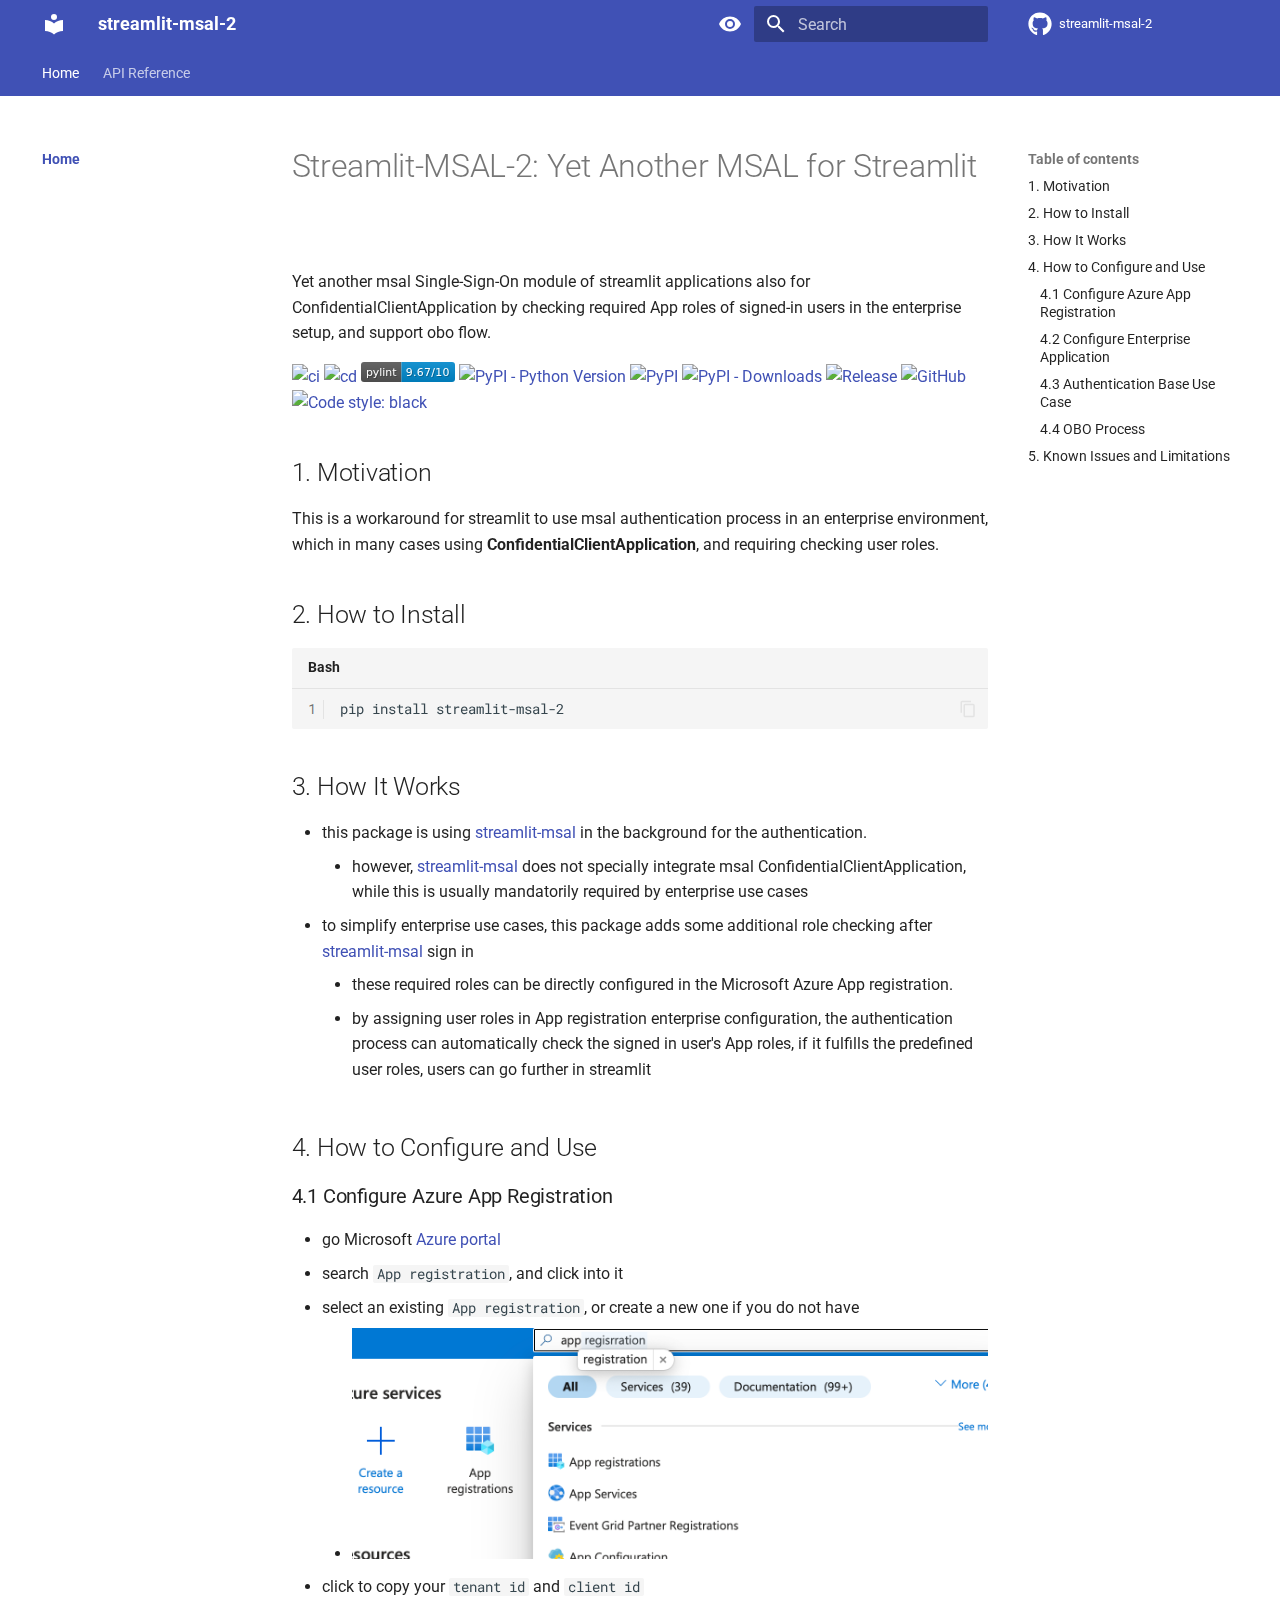
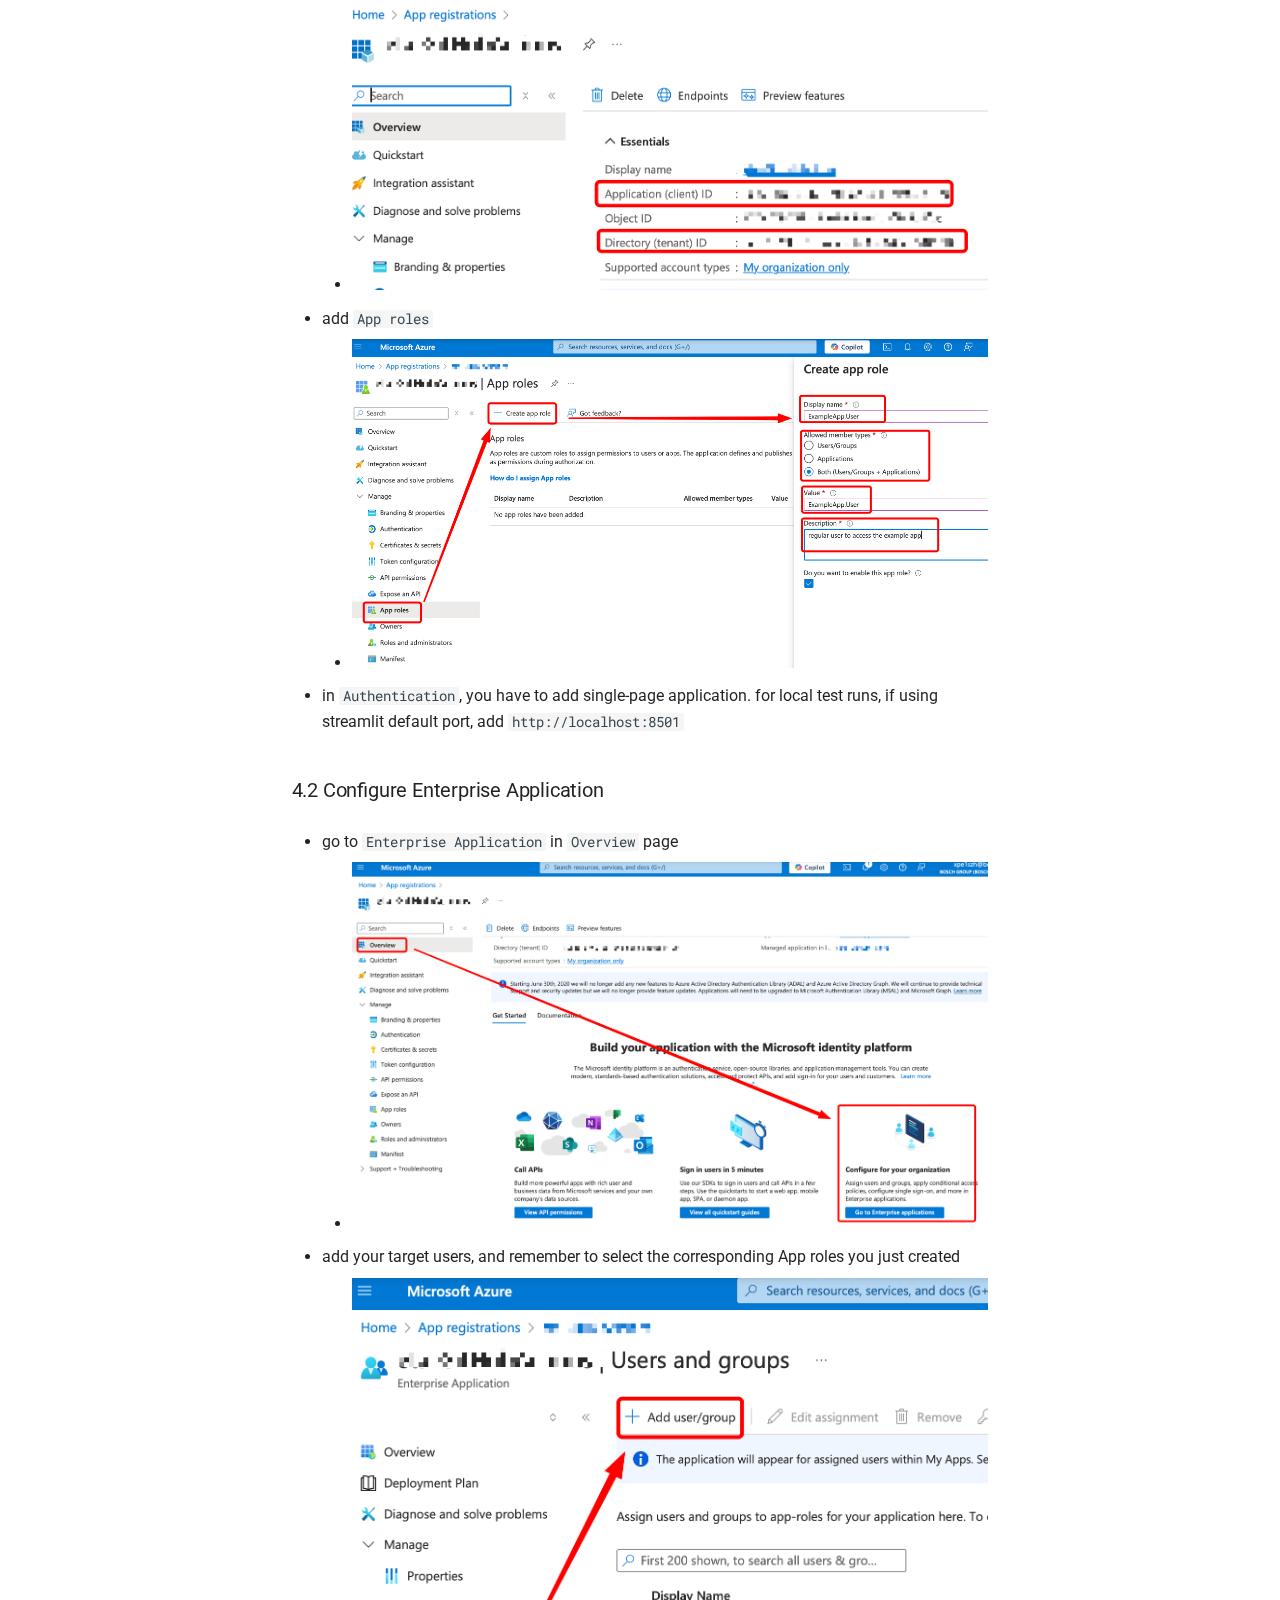
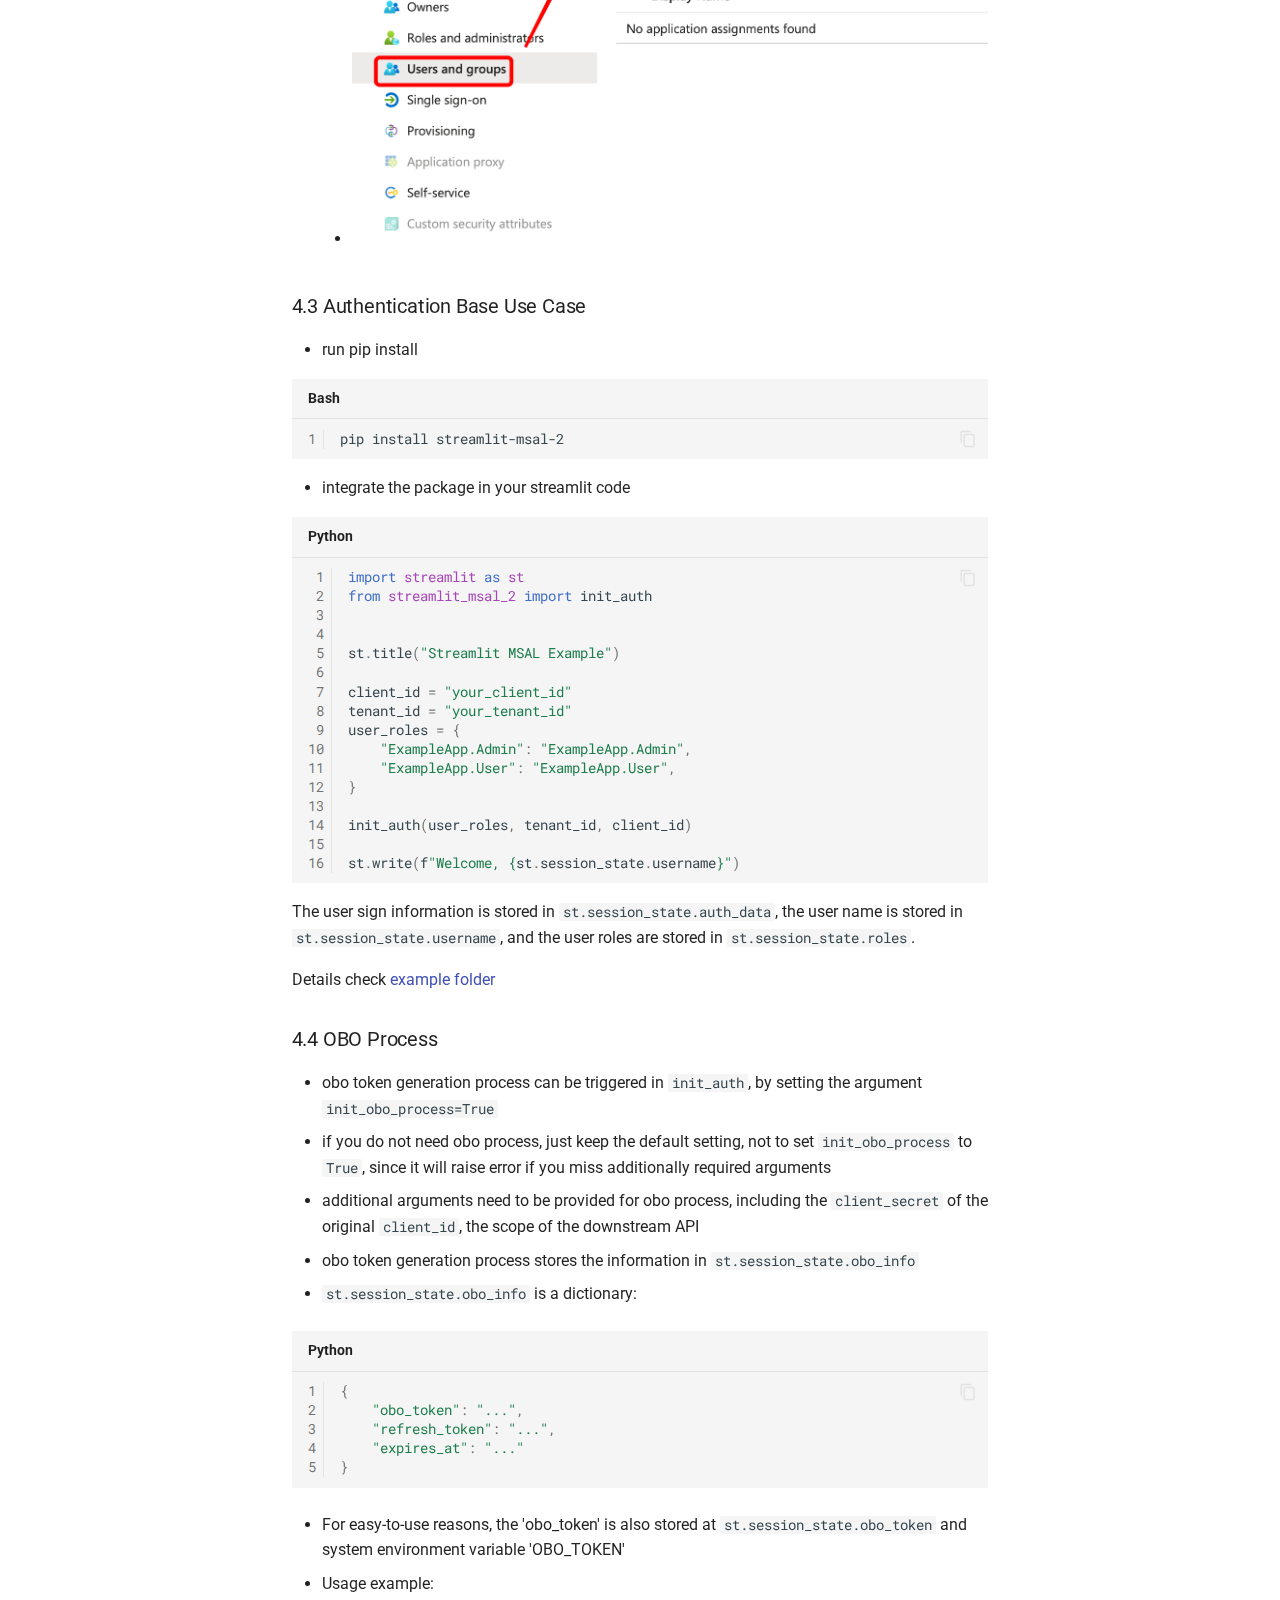
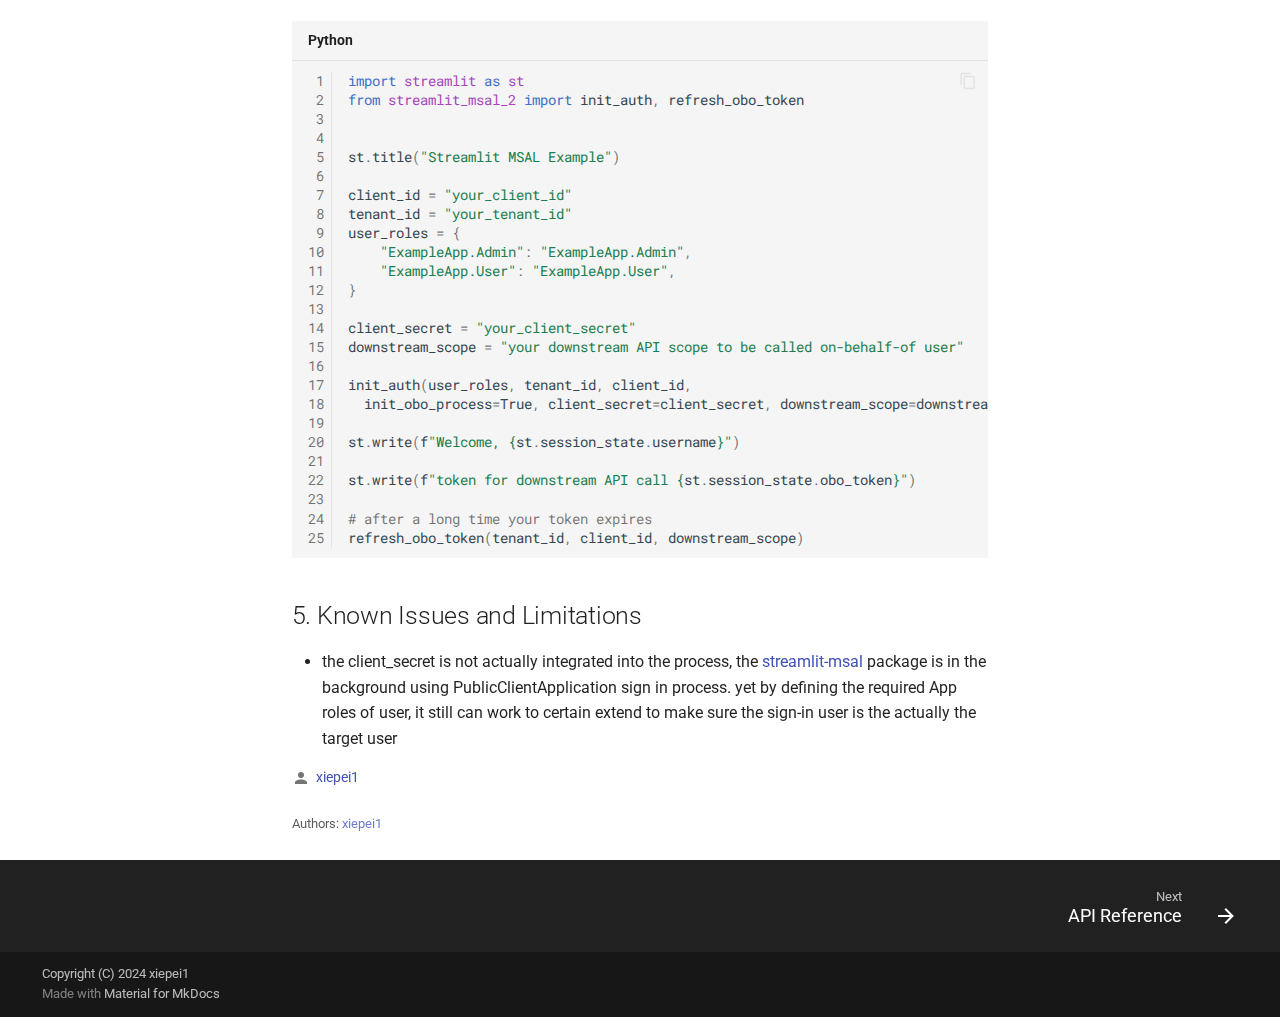
==== commit 0ec84198: "deploy: d8e905f7c4500cba603853ab06322515dd9c215a" ====
--- a/index.html
+++ b/index.html
@@ -7,7 +7,7 @@
     .gdesc-inner { font-size: 0.75rem; }
     body[data-md-color-scheme="slate"] .gdesc-inner { background: var(--md-default-bg-color);}
     body[data-md-color-scheme="slate"] .gslide-title { color: var(--md-default-fg-color);}
-    body[data-md-color-scheme="slate"] .gslide-desc { color: var(--md-default-fg-color);}</style><script src=assets/javascripts/glightbox.min.js></script></head> <body dir=ltr data-md-color-scheme=default data-md-color-primary=indigo data-md-color-accent=indigo> <input class=md-toggle data-md-toggle=drawer type=checkbox id=__drawer autocomplete=off> <input class=md-toggle data-md-toggle=search type=checkbox id=__search autocomplete=off> <label class=md-overlay for=__drawer></label> <div data-md-component=skip> <a href=#streamlit-msal-2-yet-another-msal-for-streamlit class=md-skip> Skip to content </a> </div> <div data-md-component=announce> </div> <div data-md-color-scheme=default data-md-component=outdated hidden> </div> <header class=md-header data-md-component=header> <nav class="md-header__inner md-grid" aria-label=Header> <a href=. title=streamlit-msal-2 class="md-header__button md-logo" aria-label=streamlit-msal-2 data-md-component=logo> <svg xmlns=http://www.w3.org/2000/svg viewbox="0 0 24 24"><path d="M12 8a3 3 0 0 0 3-3 3 3 0 0 0-3-3 3 3 0 0 0-3 3 3 3 0 0 0 3 3m0 3.54C9.64 9.35 6.5 8 3 8v11c3.5 0 6.64 1.35 9 3.54 2.36-2.19 5.5-3.54 9-3.54V8c-3.5 0-6.64 1.35-9 3.54"/></svg> </a> <label class="md-header__button md-icon" for=__drawer> <svg xmlns=http://www.w3.org/2000/svg viewbox="0 0 24 24"><path d="M3 6h18v2H3zm0 5h18v2H3zm0 5h18v2H3z"/></svg> </label> <div class=md-header__title data-md-component=header-title> <div class=md-header__ellipsis> <div class=md-header__topic> <span class=md-ellipsis> streamlit-msal-2 </span> </div> <div class=md-header__topic data-md-component=header-topic> <span class=md-ellipsis> Intro </span> </div> </div> </div> <form class=md-header__option data-md-component=palette> <input class=md-option data-md-color-media="(prefers-color-scheme: light)" data-md-color-scheme=default data-md-color-primary=indigo data-md-color-accent=indigo aria-label="Switch to dark mode" type=radio name=__palette id=__palette_0> <label class="md-header__button md-icon" title="Switch to dark mode" for=__palette_1 hidden> <svg xmlns=http://www.w3.org/2000/svg viewbox="0 0 24 24"><path d="M12 9a3 3 0 0 0-3 3 3 3 0 0 0 3 3 3 3 0 0 0 3-3 3 3 0 0 0-3-3m0 8a5 5 0 0 1-5-5 5 5 0 0 1 5-5 5 5 0 0 1 5 5 5 5 0 0 1-5 5m0-12.5C7 4.5 2.73 7.61 1 12c1.73 4.39 6 7.5 11 7.5s9.27-3.11 11-7.5c-1.73-4.39-6-7.5-11-7.5"/></svg> </label> <input class=md-option data-md-color-media="(prefers-color-scheme: dark)" data-md-color-scheme=default data-md-color-primary=indigo data-md-color-accent=indigo aria-label="Switch to light mode" type=radio name=__palette id=__palette_1> <label class="md-header__button md-icon" title="Switch to light mode" for=__palette_0 hidden> <svg xmlns=http://www.w3.org/2000/svg viewbox="0 0 24 24"><path d="M12 9a3 3 0 0 1 3 3 3 3 0 0 1-3 3 3 3 0 0 1-3-3 3 3 0 0 1 3-3m0-4.5c5 0 9.27 3.11 11 7.5-1.73 4.39-6 7.5-11 7.5S2.73 16.39 1 12c1.73-4.39 6-7.5 11-7.5M3.18 12a9.821 9.821 0 0 0 17.64 0 9.821 9.821 0 0 0-17.64 0"/></svg> </label> </form> <script>var palette=__md_get("__palette");if(palette&&palette.color){if("(prefers-color-scheme)"===palette.color.media){var media=matchMedia("(prefers-color-scheme: light)"),input=document.querySelector(media.matches?"[data-md-color-media='(prefers-color-scheme: light)']":"[data-md-color-media='(prefers-color-scheme: dark)']");palette.color.media=input.getAttribute("data-md-color-media"),palette.color.scheme=input.getAttribute("data-md-color-scheme"),palette.color.primary=input.getAttribute("data-md-color-primary"),palette.color.accent=input.getAttribute("data-md-color-accent")}for(var[key,value]of Object.entries(palette.color))document.body.setAttribute("data-md-color-"+key,value)}</script> <label class="md-header__button md-icon" for=__search> <svg xmlns=http://www.w3.org/2000/svg viewbox="0 0 24 24"><path d="M9.5 3A6.5 6.5 0 0 1 16 9.5c0 1.61-.59 3.09-1.56 4.23l.27.27h.79l5 5-1.5 1.5-5-5v-.79l-.27-.27A6.52 6.52 0 0 1 9.5 16 6.5 6.5 0 0 1 3 9.5 6.5 6.5 0 0 1 9.5 3m0 2C7 5 5 7 5 9.5S7 14 9.5 14 14 12 14 9.5 12 5 9.5 5"/></svg> </label> <div class=md-search data-md-component=search role=dialog> <label class=md-search__overlay for=__search></label> <div class=md-search__inner role=search> <form class=md-search__form name=search> <input type=text class=md-search__input name=query aria-label=Search placeholder=Search autocapitalize=off autocorrect=off autocomplete=off spellcheck=false data-md-component=search-query required> <label class="md-search__icon md-icon" for=__search> <svg xmlns=http://www.w3.org/2000/svg viewbox="0 0 24 24"><path d="M9.5 3A6.5 6.5 0 0 1 16 9.5c0 1.61-.59 3.09-1.56 4.23l.27.27h.79l5 5-1.5 1.5-5-5v-.79l-.27-.27A6.52 6.52 0 0 1 9.5 16 6.5 6.5 0 0 1 3 9.5 6.5 6.5 0 0 1 9.5 3m0 2C7 5 5 7 5 9.5S7 14 9.5 14 14 12 14 9.5 12 5 9.5 5"/></svg> <svg xmlns=http://www.w3.org/2000/svg viewbox="0 0 24 24"><path d="M20 11v2H8l5.5 5.5-1.42 1.42L4.16 12l7.92-7.92L13.5 5.5 8 11z"/></svg> </label> <nav class=md-search__options aria-label=Search> <a href=javascript:void(0) class="md-search__icon md-icon" title=Share aria-label=Share data-clipboard data-clipboard-text data-md-component=search-share tabindex=-1> <svg xmlns=http://www.w3.org/2000/svg viewbox="0 0 24 24"><path d="M18 16.08c-.76 0-1.44.3-1.96.77L8.91 12.7c.05-.23.09-.46.09-.7s-.04-.47-.09-.7l7.05-4.11c.54.5 1.25.81 2.04.81a3 3 0 0 0 3-3 3 3 0 0 0-3-3 3 3 0 0 0-3 3c0 .24.04.47.09.7L8.04 9.81C7.5 9.31 6.79 9 6 9a3 3 0 0 0-3 3 3 3 0 0 0 3 3c.79 0 1.5-.31 2.04-.81l7.12 4.15c-.05.21-.08.43-.08.66 0 1.61 1.31 2.91 2.92 2.91s2.92-1.3 2.92-2.91A2.92 2.92 0 0 0 18 16.08"/></svg> </a> <button type=reset class="md-search__icon md-icon" title=Clear aria-label=Clear tabindex=-1> <svg xmlns=http://www.w3.org/2000/svg viewbox="0 0 24 24"><path d="M19 6.41 17.59 5 12 10.59 6.41 5 5 6.41 10.59 12 5 17.59 6.41 19 12 13.41 17.59 19 19 17.59 13.41 12z"/></svg> </button> </nav> <div class=md-search__suggest data-md-component=search-suggest></div> </form> <div class=md-search__output> <div class=md-search__scrollwrap tabindex=0 data-md-scrollfix> <div class=md-search-result data-md-component=search-result> <div class=md-search-result__meta> Initializing search </div> <ol class=md-search-result__list role=presentation></ol> </div> </div> </div> </div> </div> <div class=md-header__source> <a href=https://github.com/xiepei1/streamlit-msal-2 title="Go to repository" class=md-source data-md-component=source> <div class="md-source__icon md-icon"> <svg xmlns=http://www.w3.org/2000/svg viewbox="0 0 496 512"><!-- Font Awesome Free 6.6.0 by @fontawesome - https://fontawesome.com License - https://fontawesome.com/license/free (Icons: CC BY 4.0, Fonts: SIL OFL 1.1, Code: MIT License) Copyright 2024 Fonticons, Inc.--><path d="M165.9 397.4c0 2-2.3 3.6-5.2 3.6-3.3.3-5.6-1.3-5.6-3.6 0-2 2.3-3.6 5.2-3.6 3-.3 5.6 1.3 5.6 3.6m-31.1-4.5c-.7 2 1.3 4.3 4.3 4.9 2.6 1 5.6 0 6.2-2s-1.3-4.3-4.3-5.2c-2.6-.7-5.5.3-6.2 2.3m44.2-1.7c-2.9.7-4.9 2.6-4.6 4.9.3 2 2.9 3.3 5.9 2.6 2.9-.7 4.9-2.6 4.6-4.6-.3-1.9-3-3.2-5.9-2.9M244.8 8C106.1 8 0 113.3 0 252c0 110.9 69.8 205.8 169.5 239.2 12.8 2.3 17.3-5.6 17.3-12.1 0-6.2-.3-40.4-.3-61.4 0 0-70 15-84.7-29.8 0 0-11.4-29.1-27.8-36.6 0 0-22.9-15.7 1.6-15.4 0 0 24.9 2 38.6 25.8 21.9 38.6 58.6 27.5 72.9 20.9 2.3-16 8.8-27.1 16-33.7-55.9-6.2-112.3-14.3-112.3-110.5 0-27.5 7.6-41.3 23.6-58.9-2.6-6.5-11.1-33.3 2.6-67.9 20.9-6.5 69 27 69 27 20-5.6 41.5-8.5 62.8-8.5s42.8 2.9 62.8 8.5c0 0 48.1-33.6 69-27 13.7 34.7 5.2 61.4 2.6 67.9 16 17.7 25.8 31.5 25.8 58.9 0 96.5-58.9 104.2-114.8 110.5 9.2 7.9 17 22.9 17 46.4 0 33.7-.3 75.4-.3 83.6 0 6.5 4.6 14.4 17.3 12.1C428.2 457.8 496 362.9 496 252 496 113.3 383.5 8 244.8 8M97.2 352.9c-1.3 1-1 3.3.7 5.2 1.6 1.6 3.9 2.3 5.2 1 1.3-1 1-3.3-.7-5.2-1.6-1.6-3.9-2.3-5.2-1m-10.8-8.1c-.7 1.3.3 2.9 2.3 3.9 1.6 1 3.6.7 4.3-.7.7-1.3-.3-2.9-2.3-3.9-2-.6-3.6-.3-4.3.7m32.4 35.6c-1.6 1.3-1 4.3 1.3 6.2 2.3 2.3 5.2 2.6 6.5 1 1.3-1.3.7-4.3-1.3-6.2-2.2-2.3-5.2-2.6-6.5-1m-11.4-14.7c-1.6 1-1.6 3.6 0 5.9s4.3 3.3 5.6 2.3c1.6-1.3 1.6-3.9 0-6.2-1.4-2.3-4-3.3-5.6-2"/></svg> </div> <div class=md-source__repository> streamlit-msal-2 </div> </a> </div> </nav> </header> <div class=md-container data-md-component=container> <nav class=md-tabs aria-label=Tabs data-md-component=tabs> <div class=md-grid> <ul class=md-tabs__list> <li class="md-tabs__item md-tabs__item--active"> <a href=. class=md-tabs__link> Home </a> </li> <li class=md-tabs__item> <a href=reference/streamlit_msal_2/ class=md-tabs__link> API Reference </a> </li> </ul> </div> </nav> <main class=md-main data-md-component=main> <div class="md-main__inner md-grid"> <div class="md-sidebar md-sidebar--primary" data-md-component=sidebar data-md-type=navigation> <div class=md-sidebar__scrollwrap> <div class=md-sidebar__inner> <nav class="md-nav md-nav--primary md-nav--lifted" aria-label=Navigation data-md-level=0> <label class=md-nav__title for=__drawer> <a href=. title=streamlit-msal-2 class="md-nav__button md-logo" aria-label=streamlit-msal-2 data-md-component=logo> <svg xmlns=http://www.w3.org/2000/svg viewbox="0 0 24 24"><path d="M12 8a3 3 0 0 0 3-3 3 3 0 0 0-3-3 3 3 0 0 0-3 3 3 3 0 0 0 3 3m0 3.54C9.64 9.35 6.5 8 3 8v11c3.5 0 6.64 1.35 9 3.54 2.36-2.19 5.5-3.54 9-3.54V8c-3.5 0-6.64 1.35-9 3.54"/></svg> </a> streamlit-msal-2 </label> <div class=md-nav__source> <a href=https://github.com/xiepei1/streamlit-msal-2 title="Go to repository" class=md-source data-md-component=source> <div class="md-source__icon md-icon"> <svg xmlns=http://www.w3.org/2000/svg viewbox="0 0 496 512"><!-- Font Awesome Free 6.6.0 by @fontawesome - https://fontawesome.com License - https://fontawesome.com/license/free (Icons: CC BY 4.0, Fonts: SIL OFL 1.1, Code: MIT License) Copyright 2024 Fonticons, Inc.--><path d="M165.9 397.4c0 2-2.3 3.6-5.2 3.6-3.3.3-5.6-1.3-5.6-3.6 0-2 2.3-3.6 5.2-3.6 3-.3 5.6 1.3 5.6 3.6m-31.1-4.5c-.7 2 1.3 4.3 4.3 4.9 2.6 1 5.6 0 6.2-2s-1.3-4.3-4.3-5.2c-2.6-.7-5.5.3-6.2 2.3m44.2-1.7c-2.9.7-4.9 2.6-4.6 4.9.3 2 2.9 3.3 5.9 2.6 2.9-.7 4.9-2.6 4.6-4.6-.3-1.9-3-3.2-5.9-2.9M244.8 8C106.1 8 0 113.3 0 252c0 110.9 69.8 205.8 169.5 239.2 12.8 2.3 17.3-5.6 17.3-12.1 0-6.2-.3-40.4-.3-61.4 0 0-70 15-84.7-29.8 0 0-11.4-29.1-27.8-36.6 0 0-22.9-15.7 1.6-15.4 0 0 24.9 2 38.6 25.8 21.9 38.6 58.6 27.5 72.9 20.9 2.3-16 8.8-27.1 16-33.7-55.9-6.2-112.3-14.3-112.3-110.5 0-27.5 7.6-41.3 23.6-58.9-2.6-6.5-11.1-33.3 2.6-67.9 20.9-6.5 69 27 69 27 20-5.6 41.5-8.5 62.8-8.5s42.8 2.9 62.8 8.5c0 0 48.1-33.6 69-27 13.7 34.7 5.2 61.4 2.6 67.9 16 17.7 25.8 31.5 25.8 58.9 0 96.5-58.9 104.2-114.8 110.5 9.2 7.9 17 22.9 17 46.4 0 33.7-.3 75.4-.3 83.6 0 6.5 4.6 14.4 17.3 12.1C428.2 457.8 496 362.9 496 252 496 113.3 383.5 8 244.8 8M97.2 352.9c-1.3 1-1 3.3.7 5.2 1.6 1.6 3.9 2.3 5.2 1 1.3-1 1-3.3-.7-5.2-1.6-1.6-3.9-2.3-5.2-1m-10.8-8.1c-.7 1.3.3 2.9 2.3 3.9 1.6 1 3.6.7 4.3-.7.7-1.3-.3-2.9-2.3-3.9-2-.6-3.6-.3-4.3.7m32.4 35.6c-1.6 1.3-1 4.3 1.3 6.2 2.3 2.3 5.2 2.6 6.5 1 1.3-1.3.7-4.3-1.3-6.2-2.2-2.3-5.2-2.6-6.5-1m-11.4-14.7c-1.6 1-1.6 3.6 0 5.9s4.3 3.3 5.6 2.3c1.6-1.3 1.6-3.9 0-6.2-1.4-2.3-4-3.3-5.6-2"/></svg> </div> <div class=md-source__repository> streamlit-msal-2 </div> </a> </div> <ul class=md-nav__list data-md-scrollfix> <li class="md-nav__item md-nav__item--active md-nav__item--section md-nav__item--nested"> <input class="md-nav__toggle md-toggle " type=checkbox id=__nav_1 checked> <div class="md-nav__link md-nav__container"> <a href=. class="md-nav__link md-nav__link--active"> <span class=md-ellipsis> Home </span> </a> <label class="md-nav__link md-nav__link--active" for=__nav_1 id=__nav_1_label tabindex> <span class="md-nav__icon md-icon"></span> </label> </div> <nav class=md-nav data-md-level=1 aria-labelledby=__nav_1_label aria-expanded=true> <label class=md-nav__title for=__nav_1> <span class="md-nav__icon md-icon"></span> Home </label> <ul class=md-nav__list data-md-scrollfix> </ul> </nav> </li> <li class=md-nav__item> <a href=reference/streamlit_msal_2/ class=md-nav__link> <span class=md-ellipsis> API Reference </span> </a> </li> </ul> </nav> </div> </div> </div> <div class="md-sidebar md-sidebar--secondary" data-md-component=sidebar data-md-type=toc> <div class=md-sidebar__scrollwrap> <div class=md-sidebar__inner> <nav class="md-nav md-nav--secondary" aria-label="Table of contents"> <label class=md-nav__title for=__toc> <span class="md-nav__icon md-icon"></span> Table of contents </label> <ul class=md-nav__list data-md-component=toc data-md-scrollfix> <li class=md-nav__item> <a href=#1-motivation class=md-nav__link> <span class=md-ellipsis> 1. Motivation </span> </a> </li> <li class=md-nav__item> <a href=#2-how-to-install class=md-nav__link> <span class=md-ellipsis> 2. How to Install </span> </a> </li> <li class=md-nav__item> <a href=#3-how-it-works class=md-nav__link> <span class=md-ellipsis> 3. How It Works </span> </a> </li> <li class=md-nav__item> <a href=#4-how-to-configure-and-use class=md-nav__link> <span class=md-ellipsis> 4. How to Configure and Use </span> </a> <nav class=md-nav aria-label="4. How to Configure and Use"> <ul class=md-nav__list> <li class=md-nav__item> <a href=#41-configure-azure-app-registration class=md-nav__link> <span class=md-ellipsis> 4.1 Configure Azure App Registration </span> </a> </li> <li class=md-nav__item> <a href=#42-configure-enterprise-application class=md-nav__link> <span class=md-ellipsis> 4.2 Configure Enterprise Application </span> </a> </li> <li class=md-nav__item> <a href=#43-authentication-base-use-case class=md-nav__link> <span class=md-ellipsis> 4.3 Authentication Base Use Case </span> </a> </li> <li class=md-nav__item> <a href=#44-obo-process class=md-nav__link> <span class=md-ellipsis> 4.4 OBO Process </span> </a> </li> </ul> </nav> </li> <li class=md-nav__item> <a href=#5-known-issues-and-limitations class=md-nav__link> <span class=md-ellipsis> 5. Known Issues and Limitations </span> </a> </li> </ul> </nav> </div> </div> </div> <div class=md-content data-md-component=content> <article class="md-content__inner md-typeset"> <h1 id=streamlit-msal-2-yet-another-msal-for-streamlit>Streamlit-MSAL-2: Yet Another MSAL for Streamlit<a class=headerlink href=#streamlit-msal-2-yet-another-msal-for-streamlit title="Permanent link">&para;</a></h1> <p>Yet another msal Single-Sign-On module of streamlit applications also for ConfidentialClientApplication by checking required App roles of signed-in users in the enterprise setup, and support obo flow.</p> <p><a class=glightbox href=https://github.com/xiepei1/streamlit-msal-2/actions/workflows/ci.yml/badge.svg data-type=image data-width=auto data-height=auto data-desc-position=bottom><img alt=ci src=https://github.com/xiepei1/streamlit-msal-2/actions/workflows/ci.yml/badge.svg></a> <a class=glightbox href=https://github.com/xiepei1/streamlit-msal-2/actions/workflows/cd.yml/badge.svg data-type=image data-width=auto data-height=auto data-desc-position=bottom><img alt=cd src=https://github.com/xiepei1/streamlit-msal-2/actions/workflows/cd.yml/badge.svg></a> <a href=https://github.com/psf/black><img alt="Code style: black" src=https://img.shields.io/badge/code%20style-black-000000.svg></a></p> <h2 id=1-motivation>1. Motivation<a class=headerlink href=#1-motivation title="Permanent link">&para;</a></h2> <p>This is a workaround for streamlit to use msal authentication process in an enterprise environment, which in many cases using <strong>ConfidentialClientApplication</strong>, and requiring checking user roles.</p> <h2 id=2-how-to-install>2. How to Install<a class=headerlink href=#2-how-to-install title="Permanent link">&para;</a></h2> <div class=highlight><span class=filename>Bash</span><pre><span></span><code><a id=__codelineno-0-1 name=__codelineno-0-1></a><a href=#__codelineno-0-1><span class=linenos data-linenos="1 "></span></a>pip<span class=w> </span>install<span class=w> </span>streamlit-msal-2
+    body[data-md-color-scheme="slate"] .gslide-desc { color: var(--md-default-fg-color);}</style><script src=assets/javascripts/glightbox.min.js></script></head> <body dir=ltr data-md-color-scheme=default data-md-color-primary=indigo data-md-color-accent=indigo> <input class=md-toggle data-md-toggle=drawer type=checkbox id=__drawer autocomplete=off> <input class=md-toggle data-md-toggle=search type=checkbox id=__search autocomplete=off> <label class=md-overlay for=__drawer></label> <div data-md-component=skip> <a href=#streamlit-msal-2-yet-another-msal-for-streamlit class=md-skip> Skip to content </a> </div> <div data-md-component=announce> </div> <div data-md-color-scheme=default data-md-component=outdated hidden> </div> <header class=md-header data-md-component=header> <nav class="md-header__inner md-grid" aria-label=Header> <a href=. title=streamlit-msal-2 class="md-header__button md-logo" aria-label=streamlit-msal-2 data-md-component=logo> <svg xmlns=http://www.w3.org/2000/svg viewbox="0 0 24 24"><path d="M12 8a3 3 0 0 0 3-3 3 3 0 0 0-3-3 3 3 0 0 0-3 3 3 3 0 0 0 3 3m0 3.54C9.64 9.35 6.5 8 3 8v11c3.5 0 6.64 1.35 9 3.54 2.36-2.19 5.5-3.54 9-3.54V8c-3.5 0-6.64 1.35-9 3.54"/></svg> </a> <label class="md-header__button md-icon" for=__drawer> <svg xmlns=http://www.w3.org/2000/svg viewbox="0 0 24 24"><path d="M3 6h18v2H3zm0 5h18v2H3zm0 5h18v2H3z"/></svg> </label> <div class=md-header__title data-md-component=header-title> <div class=md-header__ellipsis> <div class=md-header__topic> <span class=md-ellipsis> streamlit-msal-2 </span> </div> <div class=md-header__topic data-md-component=header-topic> <span class=md-ellipsis> Intro </span> </div> </div> </div> <form class=md-header__option data-md-component=palette> <input class=md-option data-md-color-media="(prefers-color-scheme: light)" data-md-color-scheme=default data-md-color-primary=indigo data-md-color-accent=indigo aria-label="Switch to dark mode" type=radio name=__palette id=__palette_0> <label class="md-header__button md-icon" title="Switch to dark mode" for=__palette_1 hidden> <svg xmlns=http://www.w3.org/2000/svg viewbox="0 0 24 24"><path d="M12 9a3 3 0 0 0-3 3 3 3 0 0 0 3 3 3 3 0 0 0 3-3 3 3 0 0 0-3-3m0 8a5 5 0 0 1-5-5 5 5 0 0 1 5-5 5 5 0 0 1 5 5 5 5 0 0 1-5 5m0-12.5C7 4.5 2.73 7.61 1 12c1.73 4.39 6 7.5 11 7.5s9.27-3.11 11-7.5c-1.73-4.39-6-7.5-11-7.5"/></svg> </label> <input class=md-option data-md-color-media="(prefers-color-scheme: dark)" data-md-color-scheme=default data-md-color-primary=indigo data-md-color-accent=indigo aria-label="Switch to light mode" type=radio name=__palette id=__palette_1> <label class="md-header__button md-icon" title="Switch to light mode" for=__palette_0 hidden> <svg xmlns=http://www.w3.org/2000/svg viewbox="0 0 24 24"><path d="M12 9a3 3 0 0 1 3 3 3 3 0 0 1-3 3 3 3 0 0 1-3-3 3 3 0 0 1 3-3m0-4.5c5 0 9.27 3.11 11 7.5-1.73 4.39-6 7.5-11 7.5S2.73 16.39 1 12c1.73-4.39 6-7.5 11-7.5M3.18 12a9.821 9.821 0 0 0 17.64 0 9.821 9.821 0 0 0-17.64 0"/></svg> </label> </form> <script>var palette=__md_get("__palette");if(palette&&palette.color){if("(prefers-color-scheme)"===palette.color.media){var media=matchMedia("(prefers-color-scheme: light)"),input=document.querySelector(media.matches?"[data-md-color-media='(prefers-color-scheme: light)']":"[data-md-color-media='(prefers-color-scheme: dark)']");palette.color.media=input.getAttribute("data-md-color-media"),palette.color.scheme=input.getAttribute("data-md-color-scheme"),palette.color.primary=input.getAttribute("data-md-color-primary"),palette.color.accent=input.getAttribute("data-md-color-accent")}for(var[key,value]of Object.entries(palette.color))document.body.setAttribute("data-md-color-"+key,value)}</script> <label class="md-header__button md-icon" for=__search> <svg xmlns=http://www.w3.org/2000/svg viewbox="0 0 24 24"><path d="M9.5 3A6.5 6.5 0 0 1 16 9.5c0 1.61-.59 3.09-1.56 4.23l.27.27h.79l5 5-1.5 1.5-5-5v-.79l-.27-.27A6.52 6.52 0 0 1 9.5 16 6.5 6.5 0 0 1 3 9.5 6.5 6.5 0 0 1 9.5 3m0 2C7 5 5 7 5 9.5S7 14 9.5 14 14 12 14 9.5 12 5 9.5 5"/></svg> </label> <div class=md-search data-md-component=search role=dialog> <label class=md-search__overlay for=__search></label> <div class=md-search__inner role=search> <form class=md-search__form name=search> <input type=text class=md-search__input name=query aria-label=Search placeholder=Search autocapitalize=off autocorrect=off autocomplete=off spellcheck=false data-md-component=search-query required> <label class="md-search__icon md-icon" for=__search> <svg xmlns=http://www.w3.org/2000/svg viewbox="0 0 24 24"><path d="M9.5 3A6.5 6.5 0 0 1 16 9.5c0 1.61-.59 3.09-1.56 4.23l.27.27h.79l5 5-1.5 1.5-5-5v-.79l-.27-.27A6.52 6.52 0 0 1 9.5 16 6.5 6.5 0 0 1 3 9.5 6.5 6.5 0 0 1 9.5 3m0 2C7 5 5 7 5 9.5S7 14 9.5 14 14 12 14 9.5 12 5 9.5 5"/></svg> <svg xmlns=http://www.w3.org/2000/svg viewbox="0 0 24 24"><path d="M20 11v2H8l5.5 5.5-1.42 1.42L4.16 12l7.92-7.92L13.5 5.5 8 11z"/></svg> </label> <nav class=md-search__options aria-label=Search> <a href=javascript:void(0) class="md-search__icon md-icon" title=Share aria-label=Share data-clipboard data-clipboard-text data-md-component=search-share tabindex=-1> <svg xmlns=http://www.w3.org/2000/svg viewbox="0 0 24 24"><path d="M18 16.08c-.76 0-1.44.3-1.96.77L8.91 12.7c.05-.23.09-.46.09-.7s-.04-.47-.09-.7l7.05-4.11c.54.5 1.25.81 2.04.81a3 3 0 0 0 3-3 3 3 0 0 0-3-3 3 3 0 0 0-3 3c0 .24.04.47.09.7L8.04 9.81C7.5 9.31 6.79 9 6 9a3 3 0 0 0-3 3 3 3 0 0 0 3 3c.79 0 1.5-.31 2.04-.81l7.12 4.15c-.05.21-.08.43-.08.66 0 1.61 1.31 2.91 2.92 2.91s2.92-1.3 2.92-2.91A2.92 2.92 0 0 0 18 16.08"/></svg> </a> <button type=reset class="md-search__icon md-icon" title=Clear aria-label=Clear tabindex=-1> <svg xmlns=http://www.w3.org/2000/svg viewbox="0 0 24 24"><path d="M19 6.41 17.59 5 12 10.59 6.41 5 5 6.41 10.59 12 5 17.59 6.41 19 12 13.41 17.59 19 19 17.59 13.41 12z"/></svg> </button> </nav> <div class=md-search__suggest data-md-component=search-suggest></div> </form> <div class=md-search__output> <div class=md-search__scrollwrap tabindex=0 data-md-scrollfix> <div class=md-search-result data-md-component=search-result> <div class=md-search-result__meta> Initializing search </div> <ol class=md-search-result__list role=presentation></ol> </div> </div> </div> </div> </div> <div class=md-header__source> <a href=https://github.com/xiepei1/streamlit-msal-2 title="Go to repository" class=md-source data-md-component=source> <div class="md-source__icon md-icon"> <svg xmlns=http://www.w3.org/2000/svg viewbox="0 0 496 512"><!-- Font Awesome Free 6.6.0 by @fontawesome - https://fontawesome.com License - https://fontawesome.com/license/free (Icons: CC BY 4.0, Fonts: SIL OFL 1.1, Code: MIT License) Copyright 2024 Fonticons, Inc.--><path d="M165.9 397.4c0 2-2.3 3.6-5.2 3.6-3.3.3-5.6-1.3-5.6-3.6 0-2 2.3-3.6 5.2-3.6 3-.3 5.6 1.3 5.6 3.6m-31.1-4.5c-.7 2 1.3 4.3 4.3 4.9 2.6 1 5.6 0 6.2-2s-1.3-4.3-4.3-5.2c-2.6-.7-5.5.3-6.2 2.3m44.2-1.7c-2.9.7-4.9 2.6-4.6 4.9.3 2 2.9 3.3 5.9 2.6 2.9-.7 4.9-2.6 4.6-4.6-.3-1.9-3-3.2-5.9-2.9M244.8 8C106.1 8 0 113.3 0 252c0 110.9 69.8 205.8 169.5 239.2 12.8 2.3 17.3-5.6 17.3-12.1 0-6.2-.3-40.4-.3-61.4 0 0-70 15-84.7-29.8 0 0-11.4-29.1-27.8-36.6 0 0-22.9-15.7 1.6-15.4 0 0 24.9 2 38.6 25.8 21.9 38.6 58.6 27.5 72.9 20.9 2.3-16 8.8-27.1 16-33.7-55.9-6.2-112.3-14.3-112.3-110.5 0-27.5 7.6-41.3 23.6-58.9-2.6-6.5-11.1-33.3 2.6-67.9 20.9-6.5 69 27 69 27 20-5.6 41.5-8.5 62.8-8.5s42.8 2.9 62.8 8.5c0 0 48.1-33.6 69-27 13.7 34.7 5.2 61.4 2.6 67.9 16 17.7 25.8 31.5 25.8 58.9 0 96.5-58.9 104.2-114.8 110.5 9.2 7.9 17 22.9 17 46.4 0 33.7-.3 75.4-.3 83.6 0 6.5 4.6 14.4 17.3 12.1C428.2 457.8 496 362.9 496 252 496 113.3 383.5 8 244.8 8M97.2 352.9c-1.3 1-1 3.3.7 5.2 1.6 1.6 3.9 2.3 5.2 1 1.3-1 1-3.3-.7-5.2-1.6-1.6-3.9-2.3-5.2-1m-10.8-8.1c-.7 1.3.3 2.9 2.3 3.9 1.6 1 3.6.7 4.3-.7.7-1.3-.3-2.9-2.3-3.9-2-.6-3.6-.3-4.3.7m32.4 35.6c-1.6 1.3-1 4.3 1.3 6.2 2.3 2.3 5.2 2.6 6.5 1 1.3-1.3.7-4.3-1.3-6.2-2.2-2.3-5.2-2.6-6.5-1m-11.4-14.7c-1.6 1-1.6 3.6 0 5.9s4.3 3.3 5.6 2.3c1.6-1.3 1.6-3.9 0-6.2-1.4-2.3-4-3.3-5.6-2"/></svg> </div> <div class=md-source__repository> streamlit-msal-2 </div> </a> </div> </nav> </header> <div class=md-container data-md-component=container> <nav class=md-tabs aria-label=Tabs data-md-component=tabs> <div class=md-grid> <ul class=md-tabs__list> <li class="md-tabs__item md-tabs__item--active"> <a href=. class=md-tabs__link> Home </a> </li> <li class=md-tabs__item> <a href=reference/streamlit_msal_2/ class=md-tabs__link> API Reference </a> </li> </ul> </div> </nav> <main class=md-main data-md-component=main> <div class="md-main__inner md-grid"> <div class="md-sidebar md-sidebar--primary" data-md-component=sidebar data-md-type=navigation> <div class=md-sidebar__scrollwrap> <div class=md-sidebar__inner> <nav class="md-nav md-nav--primary md-nav--lifted" aria-label=Navigation data-md-level=0> <label class=md-nav__title for=__drawer> <a href=. title=streamlit-msal-2 class="md-nav__button md-logo" aria-label=streamlit-msal-2 data-md-component=logo> <svg xmlns=http://www.w3.org/2000/svg viewbox="0 0 24 24"><path d="M12 8a3 3 0 0 0 3-3 3 3 0 0 0-3-3 3 3 0 0 0-3 3 3 3 0 0 0 3 3m0 3.54C9.64 9.35 6.5 8 3 8v11c3.5 0 6.64 1.35 9 3.54 2.36-2.19 5.5-3.54 9-3.54V8c-3.5 0-6.64 1.35-9 3.54"/></svg> </a> streamlit-msal-2 </label> <div class=md-nav__source> <a href=https://github.com/xiepei1/streamlit-msal-2 title="Go to repository" class=md-source data-md-component=source> <div class="md-source__icon md-icon"> <svg xmlns=http://www.w3.org/2000/svg viewbox="0 0 496 512"><!-- Font Awesome Free 6.6.0 by @fontawesome - https://fontawesome.com License - https://fontawesome.com/license/free (Icons: CC BY 4.0, Fonts: SIL OFL 1.1, Code: MIT License) Copyright 2024 Fonticons, Inc.--><path d="M165.9 397.4c0 2-2.3 3.6-5.2 3.6-3.3.3-5.6-1.3-5.6-3.6 0-2 2.3-3.6 5.2-3.6 3-.3 5.6 1.3 5.6 3.6m-31.1-4.5c-.7 2 1.3 4.3 4.3 4.9 2.6 1 5.6 0 6.2-2s-1.3-4.3-4.3-5.2c-2.6-.7-5.5.3-6.2 2.3m44.2-1.7c-2.9.7-4.9 2.6-4.6 4.9.3 2 2.9 3.3 5.9 2.6 2.9-.7 4.9-2.6 4.6-4.6-.3-1.9-3-3.2-5.9-2.9M244.8 8C106.1 8 0 113.3 0 252c0 110.9 69.8 205.8 169.5 239.2 12.8 2.3 17.3-5.6 17.3-12.1 0-6.2-.3-40.4-.3-61.4 0 0-70 15-84.7-29.8 0 0-11.4-29.1-27.8-36.6 0 0-22.9-15.7 1.6-15.4 0 0 24.9 2 38.6 25.8 21.9 38.6 58.6 27.5 72.9 20.9 2.3-16 8.8-27.1 16-33.7-55.9-6.2-112.3-14.3-112.3-110.5 0-27.5 7.6-41.3 23.6-58.9-2.6-6.5-11.1-33.3 2.6-67.9 20.9-6.5 69 27 69 27 20-5.6 41.5-8.5 62.8-8.5s42.8 2.9 62.8 8.5c0 0 48.1-33.6 69-27 13.7 34.7 5.2 61.4 2.6 67.9 16 17.7 25.8 31.5 25.8 58.9 0 96.5-58.9 104.2-114.8 110.5 9.2 7.9 17 22.9 17 46.4 0 33.7-.3 75.4-.3 83.6 0 6.5 4.6 14.4 17.3 12.1C428.2 457.8 496 362.9 496 252 496 113.3 383.5 8 244.8 8M97.2 352.9c-1.3 1-1 3.3.7 5.2 1.6 1.6 3.9 2.3 5.2 1 1.3-1 1-3.3-.7-5.2-1.6-1.6-3.9-2.3-5.2-1m-10.8-8.1c-.7 1.3.3 2.9 2.3 3.9 1.6 1 3.6.7 4.3-.7.7-1.3-.3-2.9-2.3-3.9-2-.6-3.6-.3-4.3.7m32.4 35.6c-1.6 1.3-1 4.3 1.3 6.2 2.3 2.3 5.2 2.6 6.5 1 1.3-1.3.7-4.3-1.3-6.2-2.2-2.3-5.2-2.6-6.5-1m-11.4-14.7c-1.6 1-1.6 3.6 0 5.9s4.3 3.3 5.6 2.3c1.6-1.3 1.6-3.9 0-6.2-1.4-2.3-4-3.3-5.6-2"/></svg> </div> <div class=md-source__repository> streamlit-msal-2 </div> </a> </div> <ul class=md-nav__list data-md-scrollfix> <li class="md-nav__item md-nav__item--active md-nav__item--section md-nav__item--nested"> <input class="md-nav__toggle md-toggle " type=checkbox id=__nav_1 checked> <div class="md-nav__link md-nav__container"> <a href=. class="md-nav__link md-nav__link--active"> <span class=md-ellipsis> Home </span> </a> <label class="md-nav__link md-nav__link--active" for=__nav_1 id=__nav_1_label tabindex> <span class="md-nav__icon md-icon"></span> </label> </div> <nav class=md-nav data-md-level=1 aria-labelledby=__nav_1_label aria-expanded=true> <label class=md-nav__title for=__nav_1> <span class="md-nav__icon md-icon"></span> Home </label> <ul class=md-nav__list data-md-scrollfix> </ul> </nav> </li> <li class=md-nav__item> <a href=reference/streamlit_msal_2/ class=md-nav__link> <span class=md-ellipsis> API Reference </span> </a> </li> </ul> </nav> </div> </div> </div> <div class="md-sidebar md-sidebar--secondary" data-md-component=sidebar data-md-type=toc> <div class=md-sidebar__scrollwrap> <div class=md-sidebar__inner> <nav class="md-nav md-nav--secondary" aria-label="Table of contents"> <label class=md-nav__title for=__toc> <span class="md-nav__icon md-icon"></span> Table of contents </label> <ul class=md-nav__list data-md-component=toc data-md-scrollfix> <li class=md-nav__item> <a href=#1-motivation class=md-nav__link> <span class=md-ellipsis> 1. Motivation </span> </a> </li> <li class=md-nav__item> <a href=#2-how-to-install class=md-nav__link> <span class=md-ellipsis> 2. How to Install </span> </a> </li> <li class=md-nav__item> <a href=#3-how-it-works class=md-nav__link> <span class=md-ellipsis> 3. How It Works </span> </a> </li> <li class=md-nav__item> <a href=#4-how-to-configure-and-use class=md-nav__link> <span class=md-ellipsis> 4. How to Configure and Use </span> </a> <nav class=md-nav aria-label="4. How to Configure and Use"> <ul class=md-nav__list> <li class=md-nav__item> <a href=#41-configure-azure-app-registration class=md-nav__link> <span class=md-ellipsis> 4.1 Configure Azure App Registration </span> </a> </li> <li class=md-nav__item> <a href=#42-configure-enterprise-application class=md-nav__link> <span class=md-ellipsis> 4.2 Configure Enterprise Application </span> </a> </li> <li class=md-nav__item> <a href=#43-authentication-base-use-case class=md-nav__link> <span class=md-ellipsis> 4.3 Authentication Base Use Case </span> </a> </li> <li class=md-nav__item> <a href=#44-obo-process class=md-nav__link> <span class=md-ellipsis> 4.4 OBO Process </span> </a> </li> </ul> </nav> </li> <li class=md-nav__item> <a href=#5-known-issues-and-limitations class=md-nav__link> <span class=md-ellipsis> 5. Known Issues and Limitations </span> </a> </li> </ul> </nav> </div> </div> </div> <div class=md-content data-md-component=content> <article class="md-content__inner md-typeset"> <h1 id=streamlit-msal-2-yet-another-msal-for-streamlit>Streamlit-MSAL-2: Yet Another MSAL for Streamlit<a class=headerlink href=#streamlit-msal-2-yet-another-msal-for-streamlit title="Permanent link">&para;</a></h1> <p>Yet another msal Single-Sign-On module of streamlit applications also for ConfidentialClientApplication by checking required App roles of signed-in users in the enterprise setup, and support obo flow.</p> <p><a class=glightbox href=https://github.com/xiepei1/streamlit-msal-2/actions/workflows/ci.yml/badge.svg data-type=image data-width=auto data-height=auto data-desc-position=bottom><img alt=ci src=https://github.com/xiepei1/streamlit-msal-2/actions/workflows/ci.yml/badge.svg></a> <a class=glightbox href=https://github.com/xiepei1/streamlit-msal-2/actions/workflows/cd.yml/badge.svg data-type=image data-width=auto data-height=auto data-desc-position=bottom><img alt=cd src=https://github.com/xiepei1/streamlit-msal-2/actions/workflows/cd.yml/badge.svg></a> <a class=glightbox href=badge/quality.svg data-type=image data-width=auto data-height=auto data-desc-position=bottom><img alt=pylint src=badge/quality.svg></a> <a href=https://pypi.org/project/streamlit-msal-2/ ><img alt="PyPI - Python Version" src=https://img.shields.io/pypi/pyversions/streamlit-msal-2></a> <a href=https://pypi.org/project/streamlit-msal-2/ ><img alt=PyPI src=https://img.shields.io/pypi/v/streamlit-msal-2></a> <a href=https://pypi.org/project/streamlit-msal-2/ ><img alt="PyPI - Downloads" src=https://img.shields.io/pypi/dm/streamlit-msal-2></a> <a href=https://github.com/xiepei1/streamlit-msal-2/releases><img alt=Release src=https://img.shields.io/github/v/release/xiepei1/streamlit-msal-2></a> <a href=https://github.com/xiepei1/streamlit-msal-2/blob/main/LICENSE><img alt=GitHub src=https://img.shields.io/github/license/xiepei1/streamlit-msal-2></a> <a href=https://github.com/psf/black><img alt="Code style: black" src=https://img.shields.io/badge/code%20style-black-000000.svg></a></p> <h2 id=1-motivation>1. Motivation<a class=headerlink href=#1-motivation title="Permanent link">&para;</a></h2> <p>This is a workaround for streamlit to use msal authentication process in an enterprise environment, which in many cases using <strong>ConfidentialClientApplication</strong>, and requiring checking user roles.</p> <h2 id=2-how-to-install>2. How to Install<a class=headerlink href=#2-how-to-install title="Permanent link">&para;</a></h2> <div class=highlight><span class=filename>Bash</span><pre><span></span><code><a id=__codelineno-0-1 name=__codelineno-0-1></a><a href=#__codelineno-0-1><span class=linenos data-linenos="1 "></span></a>pip<span class=w> </span>install<span class=w> </span>streamlit-msal-2
 </code></pre></div> <h2 id=3-how-it-works>3. How It Works<a class=headerlink href=#3-how-it-works title="Permanent link">&para;</a></h2> <ul> <li>this package is using <a href=https://github.com/WilianZilv/streamlit_msal>streamlit-msal</a> in the background for the authentication.<ul> <li>however, <a href=https://github.com/WilianZilv/streamlit_msal>streamlit-msal</a> does not specially integrate msal ConfidentialClientApplication, while this is usually mandatorily required by enterprise use cases</li> </ul> </li> <li>to simplify enterprise use cases, this package adds some additional role checking after <a href=https://github.com/WilianZilv/streamlit_msal>streamlit-msal</a> sign in<ul> <li>these required roles can be directly configured in the Microsoft Azure App registration.</li> <li>by assigning user roles in App registration enterprise configuration, the authentication process can automatically check the signed in user's App roles, if it fulfills the predefined user roles, users can go further in streamlit</li> </ul> </li> </ul> <h2 id=4-how-to-configure-and-use>4. How to Configure and Use<a class=headerlink href=#4-how-to-configure-and-use title="Permanent link">&para;</a></h2> <h3 id=41-configure-azure-app-registration>4.1 Configure Azure App Registration<a class=headerlink href=#41-configure-azure-app-registration title="Permanent link">&para;</a></h3> <ul> <li>go Microsoft <a href=https://portal.azure.com>Azure portal</a></li> <li>search <code>App registration</code>, and click into it</li> <li> <p>select an existing <code>App registration</code>, or create a new one if you do not have</p> <ul> <li><a class=glightbox href=assets/configure/app-regisration-azure-portal.png data-type=image data-width=auto data-height=auto data-desc-position=bottom><img alt=portal src=assets/configure/app-regisration-azure-portal.png></a></li> </ul> </li> <li> <p>click to copy your <code>tenant id</code> and <code>client id</code></p> <ul> <li><a class=glightbox href=assets/configure/copy-ids.png data-type=image data-width=auto data-height=auto data-desc-position=bottom><img alt=ids src=assets/configure/copy-ids.png></a></li> </ul> </li> <li> <p>add <code>App roles</code></p> <ul> <li><a class=glightbox href=assets/configure/add-app-roles.png data-type=image data-width=auto data-height=auto data-desc-position=bottom><img alt=app-roles src=assets/configure/add-app-roles.png></a></li> </ul> </li> <li> <p>in <code>Authentication</code>, you have to add single-page application. for local test runs, if using streamlit default port, add <code>http://localhost:8501</code></p> </li> </ul> <h3 id=42-configure-enterprise-application>4.2 Configure Enterprise Application<a class=headerlink href=#42-configure-enterprise-application title="Permanent link">&para;</a></h3> <ul> <li> <p>go to <code>Enterprise Application</code> in <code>Overview</code> page</p> <ul> <li><a class=glightbox href=assets/configure/overview-enterprise.png data-type=image data-width=auto data-height=auto data-desc-position=bottom><img alt=overview src=assets/configure/overview-enterprise.png></a></li> </ul> </li> <li> <p>add your target users, and remember to select the corresponding App roles you just created</p> <ul> <li><a class=glightbox href=assets/configure/users-groups.png data-type=image data-width=auto data-height=auto data-desc-position=bottom><img alt=users-groups src=assets/configure/users-groups.png></a></li> </ul> </li> </ul> <h3 id=43-authentication-base-use-case>4.3 Authentication Base Use Case<a class=headerlink href=#43-authentication-base-use-case title="Permanent link">&para;</a></h3> <ul> <li>run pip install</li> </ul> <div class=highlight><span class=filename>Bash</span><pre><span></span><code><a id=__codelineno-1-1 name=__codelineno-1-1></a><a href=#__codelineno-1-1><span class=linenos data-linenos="1 "></span></a>pip<span class=w> </span>install<span class=w> </span>streamlit-msal-2
 </code></pre></div> <ul> <li>integrate the package in your streamlit code</li> </ul> <div class=highlight><span class=filename>Python</span><pre><span></span><code><a id=__codelineno-2-1 name=__codelineno-2-1></a><a href=#__codelineno-2-1><span class=linenos data-linenos=" 1 "></span></a><span class=kn>import</span> <span class=nn>streamlit</span> <span class=k>as</span> <span class=nn>st</span>
 <a id=__codelineno-2-2 name=__codelineno-2-2></a><a href=#__codelineno-2-2><span class=linenos data-linenos=" 2 "></span></a><span class=kn>from</span> <span class=nn>streamlit_msal_2</span> <span class=kn>import</span> <span class=n>init_auth</span>
